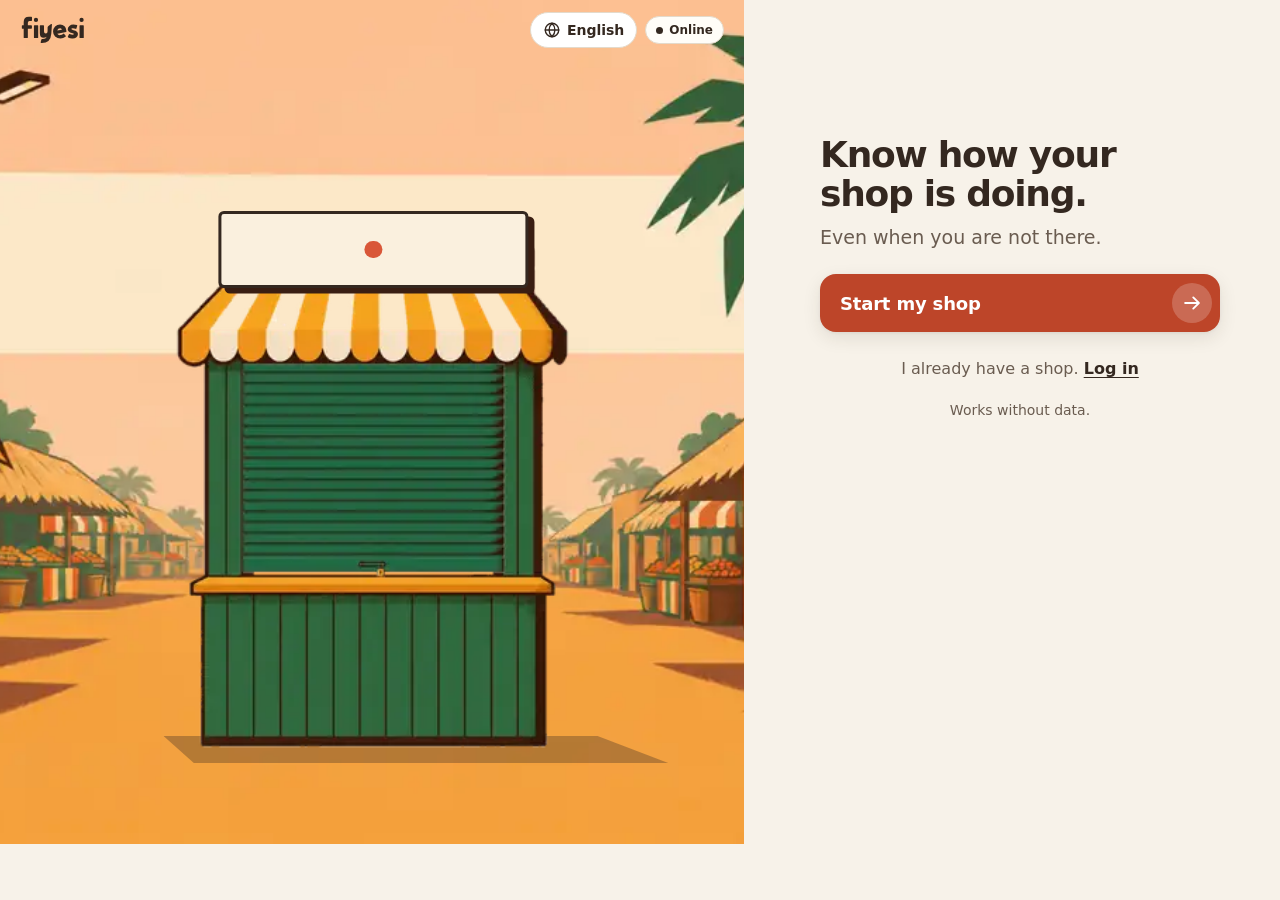
==== index.html @ d602239d "alpha.fiyesi.com: React app on Fiyesi Alpha, and the show shop at /prototype (built from fiyesi reac" ====
<!doctype html>
<html lang="en">
<head>
<meta charset="utf-8">
<meta name="viewport" content="width=device-width, initial-scale=1, viewport-fit=cover, interactive-widget=resizes-content">
<meta name="theme-color" content="#FAF0DE">
<title>Fiyesi</title>
<meta name="description" content="Know how your shop is doing.">
<link rel="manifest" href="./manifest.webmanifest">
<link rel="icon" href="./ui/favicon-32.png" sizes="32x32">
<link rel="apple-touch-icon" href="./ui/apple-touch-icon.png">
<link rel="stylesheet" href="./fiyesi.css">
<!-- Shared classic scripts, as in the current app: money rules and the icon set. -->
<script src="./packages/domain/core.js"></script>
<script src="./ui/icons.js"></script>
<script>globalThis.FIYESI_NO_BOOT=true</script>
</head>
<body><main class="phone-frame staging-frame" id="root" aria-label="Fiyesi"></main><script type="module" src="./main.js"></script><script>if('serviceWorker' in navigator)addEventListener('load',()=>navigator.serviceWorker.register('./sw.js').catch(()=>{}));</script></body>
</html>
---- fiyesi.css ----
/* tokens.css */
/* GENERATED by scripts/build_tokens.py from app/fiyesi.tokens.json. Do not edit by hand. */
:root {
  --f-palette-paprika: #D95738;
  --f-palette-kola: #342820;
  --f-palette-cream: #FAF0DE;
  --f-palette-yellow: #F3C65A;
  --f-palette-leaf: #4C775B;
  --f-palette-blush: #F6D9D0;
  --f-palette-paprikaDeep: #BD4529;
  --f-semantic-background: #F7F2E9;
  --f-semantic-surface: #FFFFFF;
  --f-semantic-surfaceMuted: #F0EADF;
  --f-semantic-text: #342820;
  --f-semantic-textMuted: #6A5C50;
  --f-semantic-border: #E4DACB;
  --f-semantic-borderStrong: #C9BBA7;
  --f-semantic-action: #342820;
  --f-semantic-actionText: #F7F2E9;
  --f-semantic-accent: #D95738;
  --f-semantic-attentionSurface: #FFF1CE;
  --f-semantic-attentionText: #7A4B00;
  --f-semantic-successText: #2D6A47;
  --f-semantic-successSurface: #E2F0E6;
  --f-semantic-dangerText: #A32F1D;
  --f-semantic-dangerSurface: #FBE5DF;
  --f-semantic-focusRing: #342820;
  --f-semantic-disabled: #D9CEBD;
  --f-semantic-accentStrong: #BD4529;
  --f-semantic-online: #D95738;
  --f-semantic-onlineSurface: #FFFDF8;
  --f-semantic-offlineRoom: #F0EADF;
  --f-space-1: 4px;
  --f-space-2: 8px;
  --f-space-3: 12px;
  --f-space-4: 16px;
  --f-space-5: 20px;
  --f-space-6: 24px;
  --f-space-8: 32px;
  --f-space-10: 40px;
  --f-space-12: 48px;
  --f-radius-sm: 8px;
  --f-radius-md: 12px;
  --f-radius-lg: 16px;
  --f-radius-xl: 24px;
  --f-radius-full: 999px;
  --f-motion-press: 80ms;
  --f-motion-feedback: 150ms;
  --f-motion-sheetEnter: 250ms;
  --f-motion-sheetExit: 200ms;
  --f-motion-celebrate: 350ms;
  --f-motion-frame: 83ms;
  --f-touch-minimum: 48px;
  --f-touch-primary: 56px;
  --f-font-family: 'Plus Jakarta Sans',system-ui,-apple-system,'Segoe UI',Roboto,Arial,sans-serif;
  --f-type-caption: 12px;
  --f-type-small: 14px;
  --f-type-body: 16px;
  --f-type-lead: 18px;
  --f-type-title: 22px;
  --f-type-heading: 28px;
  --f-type-display: 36px;
  --f-type-hero: 48px;
  --f-weight-text: 500;
  --f-weight-label: 700;
  --f-weight-heading: 800;
}


/* tokens.proposed.css */
/* GENERATED by scripts/build_tokens.py from design/tokens.proposed.json. Definitions only; components use var(). */
:root{--f-ok-text:#2D6A47;--f-ok-surface:#E2F0E6;--f-wait-text:#7A4B00;--f-wait-surface:#FFF1CE;--f-owe-text:#A32F1D;--f-owe-surface:#FBE5DF;--f-can-text:#5F5348;--f-can-surface:#EEE8DD;--f-progress-fill:#2D6A47;--f-progress-track:#E2F0E6;--f-reward-surface:#F3C65A}
/* Type: one family, Plus Jakarta Sans, for headlines and text (decision 46 replaces the old display face). Loaded by fonts.css; system fonts are the fallback, so nothing waits on a download. */
:root{--f-font-display:'Plus Jakarta Sans',system-ui,-apple-system,'Segoe UI',Roboto,Arial,sans-serif;--f-font-family:var(--f-font-display)}
/* Counter (decision 61): receipt mono, till display and receipt paper. */
:root{--f-font-mono:'IBM Plex Mono',ui-monospace,'SFMono-Regular',Menlo,Consolas,monospace;--f-counter-till:#2A201A;--f-counter-tillRaised:#3A2E26;--f-counter-tillLine:#4A3B31;--f-counter-tillText:#FAF0DE;--f-counter-tillMuted:#D9C9B0;--f-counter-tillOk:#9FD3B2;--f-counter-tillWait:#F3C65A;--f-counter-tillOwe:#F4A99A;--f-counter-paper:#FFFDF8;--f-counter-paperRule:#E4DACB;--f-counter-rowRule:#EFE7DA;}
/* Motion (decision 123): one glide for the interface, one pop for celebrations. */
:root{--f-ease-out:cubic-bezier(.2,.8,.3,1);--f-ease-pop:cubic-bezier(.3,1.5,.5,1);}
/* Illustration (decision 117): style A colours the palette does not cover. */
:root{--f-illus-skinDeep:#6B4330;--f-illus-skinWarm:#8A5A3C;--f-illus-sack:#E9D6B4;--f-illus-tile:#F3E7D3;--f-illus-personDeep:#5C3A28;--f-illus-personBrown:#7A4E35;--f-illus-personWarm:#A0673F;--f-illus-hair:#2A1F18;--f-illus-v2Paprika:#E8562A;--f-illus-v2Yellow:#F5A623;--f-illus-v2Leaf:#2F6B45;--f-illus-v2Cream:#FBF3E4;--f-illus-v2Kola:#3A1E12;--f-illus-v2Skin:#9A5233;--f-illus-v2SkinDeep:#6E3A22;--f-illus-skyMorning:#FCBF8F;--f-illus-skyDay:#F9ECCE;--f-illus-skyEvening:#471F0D;--f-illus-skyNight:#371809;}
/* Bridge: the existing screens read --type-display and --type-body. */
:root{--type-display:var(--f-font-display);--type-body:var(--f-font-family)}
/* Elevation: soft, warm shadows instead of hard outlines. */
:root{--f-elev-1:0 1px 2px rgba(52,40,32,.06),0 1px 1px rgba(52,40,32,.04);--f-elev-2:0 6px 18px rgba(52,40,32,.10),0 1px 3px rgba(52,40,32,.06);--f-elev-nav:0 -1px 0 rgba(52,40,32,.06),0 -8px 24px rgba(52,40,32,.06);--f-ring:0 0 0 3px rgba(52,40,32,.18)}

/* staging/app.css */
/* Fiyesi app styles: one file. GENERATED ONCE by scripts/merge_style_layers.py from the old stacked layers
   (ui/components.css, welcome/welcome.css, welcome/owner-dashboard.css, staging/style.css, staging/foundation.css, staging/theme.css, staging/counter.css, staging/responsive.css),
   then edited by hand. Load order: tokens.css, tokens.proposed.css, this file, fonts.css.
   Colours, sizes and timing come from tokens (var(--f-...)); do not add hex colours. */
/* ---- from ui/components.css ---- */
/* ---- from welcome/welcome.css ---- */
:root{color-scheme:light;--cream:var(--f-semantic-actionText);--ink:var(--f-semantic-text);--paper:var(--f-semantic-surface);--line:var(--f-semantic-border);--mute:var(--f-semantic-textMuted);--accent:var(--f-semantic-accent);--yellow:var(--f-reward-surface);--green:var(--f-progress-fill)}
*{box-sizing:border-box}
html{scroll-behavior:smooth}
body{color:var(--ink);font-family:system-ui,-apple-system,'Segoe UI',Roboto,Arial,sans-serif}
button,input,select{font:inherit}
button{cursor:pointer}
button:disabled{cursor:not-allowed;opacity:.44}
button:focus-visible,input:focus-visible,select:focus-visible,a:focus-visible{outline:3px solid var(--accent);outline-offset:3px}
.back-reference{color:var(--ink);text-decoration:none;border-bottom:1px solid var(--f-semantic-border);padding-bottom:8px;font-size:13px;font-weight:700}
.review-eyebrow{display:block;margin-top:70px;font-size:12px;font-weight:800;letter-spacing:.12em}
.phone-frame{position:relative;background:var(--cream);border:1px solid var(--f-semantic-border);border-radius:20px;overflow:hidden;width:100%;height:min(796px,calc(100dvh - 75px));min-height:580px;display:flex;flex-direction:column;box-shadow:0 26px 70px rgba(52,40,32,.12)}
.welcome-action:active,.f-main-button:active,.counter-product button:active{transform:scale(.985)}
.steps i{flex:1;height:4px;background:var(--f-semantic-border);border-radius:3px}
.steps i.on{background:var(--ink)}
.f-main-button{width:100%;gap:12px;border:0;border-radius:12px;background:var(--ink);color:var(--paper);font-weight:750;transition:transform .09s ease}
.f-main-button span:last-child{font-size:22px;line-height:1;font-weight:400}
.field-stack{display:flex;flex-direction:column;margin-top:20px}
.field-stack label{font-size:15px;font-weight:740}
.text-field,.phone-field,.price-field{width:100%;background:var(--paper);border:1.5px solid var(--f-semantic-border);border-radius:12px;min-height:62px;color:var(--ink)}
.text-field{padding:0 16px;font-size:17px}
.text-field:focus,.phone-field:focus-within,.price-field:focus-within{border-color:var(--ink);outline:2px solid var(--ink);outline-offset:0}
.price-field{display:flex;align-items:center;gap:10px;padding:0 17px}
.price-field strong{font-size:24px}
.price-field input{background:transparent;border:0;min-height:58px;width:100%;outline:0;font-size:22px;font-weight:750;color:var(--ink)}
.counter-product{display:flex;align-items:center;justify-content:space-between;gap:9px;padding:17px 15px 17px 17px;background:var(--paper);border:1px solid var(--f-semantic-border);border-radius:13px}
.counter-info{flex:1;min-width:0}
.counter-info strong{font-size:17px;letter-spacing:-.025em;font-weight:780;display:block;overflow-wrap:anywhere}
.counter-info span{font-size:13px;color:var(--mute);display:block;margin-top:6px}
.qty-control{display:flex;align-items:center;gap:8px}
.qty-control button{font-size:27px;line-height:1}
.qty-control output{text-align:center;font-variant-numeric:tabular-nums}
.pay-amount{align-items:baseline;justify-content:space-between;padding:20px 23px 15px;border-bottom:1px solid var(--line);flex:none}
.pay-amount span{color:var(--mute);font-size:14px}
.quiet-copy{line-height:1.5;margin:13px 0 8px}
.split-fields{display:flex;flex-direction:column;gap:7px}
.split-fields label:not(.pay-later){font-size:14px;font-weight:740;display:flex;justify-content:space-between}
.split-fields>input{border:1px solid var(--f-semantic-border);border-radius:9px;background:var(--paper);height:48px;padding:0 13px;font-size:17px;width:100%;min-width:0;color:var(--ink)}
.split-balance{display:flex;justify-content:space-between;padding:15px 0 3px;font-size:14px;color:var(--mute);border-top:1px solid var(--line)}
.split-balance strong{font-size:18px;color:var(--ink);font-variant-numeric:tabular-nums}
@keyframes sheet-in{from{transform:translateY(24px)}to{transform:translateY(0)}}
@media(max-width:700px){
.phone-frame{height:100dvh;min-height:0;max-width:none;border:none;border-radius:0;box-shadow:none}
}
@media(max-width:360px){
.pay-amount{padding-left:17px;padding-right:17px}
.qty-control{gap:5px}
}
@media(prefers-reduced-motion:reduce){
*,*:before,*:after{scroll-behavior:auto!important}
}
:root{--type-display:'Cabin','Roboto',system-ui,-apple-system,sans-serif;--type-body:'Roboto','Cabin',system-ui,-apple-system,sans-serif}
body,button,input,select,textarea{font-family:var(--type-body)}
.f-main-button,.welcome-action.filled{border:1.5px solid var(--f-semantic-borderStrong);background:var(--f-semantic-text);color:var(--f-semantic-actionText);box-shadow:0 4px 0 rgba(52,40,32,.22);transition:transform .11s ease,box-shadow .11s ease,background .13s ease}
.f-main-button:not(:disabled):active,.welcome-action.filled:active{transform:translateY(3px);box-shadow:0 1px 0 rgba(52,40,32,.22)}
.f-main-button:disabled{box-shadow:none;background:var(--f-semantic-border);color:var(--f-semantic-textMuted);border-color:var(--f-semantic-border);opacity:1}
.method-card{box-shadow:0 3px 0 rgba(52,40,32,.22);transition:transform .11s ease,box-shadow .11s ease,border-color .13s ease,background .13s ease}
.method-card:active{transform:translateY(2px);box-shadow:0 1px 0 rgba(52,40,32,.22)}
.welcome-action,.f-main-button,.method-card,.business-tile,.catalogue-results button,.review-product{touch-action:manipulation;-webkit-tap-highlight-color:transparent}
.welcome-action.filled b,.f-main-button span:last-child{color:var(--f-reward-surface)}
.f-main-button{min-height:58px;font-size:16px}
.method-card{width:100%;display:flex;border:1.5px solid var(--f-semantic-border);background:var(--f-semantic-surface);color:var(--f-semantic-text);border-radius:13px;min-height:94px;padding:15px}
.method-card span:nth-child(2){flex:1;display:flex;flex-direction:column;gap:6px;min-width:0}
.method-card strong{font-size:16px;line-height:1.2;font-weight:770}
.method-card small{font-size:13px;color:var(--f-semantic-textMuted)}
.method-card b{font-weight:500;font-size:21px}
.search-products{min-height:52px;margin:2px 0 13px}
.counter-items{display:flex;flex-direction:column;gap:10px}
@media(max-width:360px){
.method-card{min-height:81px;padding:12px}
.method-card strong{font-size:15px}
}
@media(prefers-reduced-motion:reduce){
*,*:before,*:after{transition:none!important;animation:none!important}
}
.checkout-choice{display:flex;flex-wrap:wrap;gap:7px}
.checkout-choice button{border:1px solid var(--f-semantic-border);background:var(--f-semantic-surface);color:var(--f-semantic-text);border-radius:9px;padding:0 11px;min-height:41px;font-size:12px;font-weight:700}
.checkout-choice button[aria-pressed="true"]{background:var(--f-semantic-text);color:var(--f-semantic-actionText);border-color:var(--f-semantic-borderStrong)}
@keyframes fiyesi-ticket{0%{opacity:0;transform:translateY(11px) rotate(-3deg) scale(.94)}70%{opacity:1;transform:translateY(-1px) rotate(-4deg) scale(1.02)}100%{opacity:1;transform:translateY(0) rotate(-4deg) scale(1)}}
/* ---- from welcome/owner-dashboard.css ---- */
.owner-screen{height:100%;min-height:0;display:flex;flex-direction:column;background:var(--f-semantic-background);color:var(--f-semantic-text);isolation:isolate}
.owner-top{flex:none;display:flex;align-items:center;justify-content:space-between}
.owner-top-action{border:1px solid var(--f-semantic-border);border-radius:10px;width:38px;height:38px;display:grid;place-items:center;background:var(--f-semantic-surface);color:var(--f-semantic-text);flex:none}
.owner-headline{flex:none}
.owner-headline h1{letter-spacing:-.045em;line-height:1.12;font-weight:830;margin:0;overflow-wrap:anywhere}
.owner-headline p{font-size:13px;color:var(--f-semantic-textMuted);line-height:1.45;margin:8px 0 0}
.owner-scroll{overflow:auto;overflow-x:hidden;flex:1;min-height:0;overscroll-behavior:contain;scrollbar-width:thin}
.owner-stat{background:var(--f-semantic-surface);border:1px solid var(--f-semantic-border);border-radius:12px;padding:14px 12px;min-width:0;min-height:121px;display:flex;flex-direction:column}
.owner-stat-label{color:var(--f-semantic-textMuted);min-height:18px}
.owner-stat strong{font-size:18px;letter-spacing:-.035em;line-height:1.22;margin:7px 0 5px;overflow-wrap:anywhere}
.owner-stat small{font-size:11px;color:var(--f-semantic-textMuted);line-height:1.35;margin-top:auto}
.owner-section{margin:23px 0 0}
.owner-section-title{display:flex;justify-content:space-between;gap:10px;align-items:flex-start;margin-bottom:13px}
.owner-section-title h2,.owner-section>h2{margin:0;font-size:19px;letter-spacing:-.03em;line-height:1.25}
.owner-section-title p{font-size:12px;color:var(--f-semantic-textMuted);margin:5px 0 0}
.owner-empty{padding:22px 18px;display:flex;align-items:center;flex-direction:column;text-align:center;gap:7px;color:var(--f-semantic-textMuted)}
.owner-empty strong{font-size:14px;color:var(--f-semantic-text)}
.owner-empty span{font-size:12px;line-height:1.5;max-width:260px}
.owner-demo-notice{margin-top:23px;font-size:11px;line-height:1.45;color:var(--f-semantic-textMuted);text-align:center;padding:7px 9px}
.owner-bottom-nav{flex:none;display:grid;grid-template-columns:repeat(5,minmax(0,1fr));padding:8px 6px max(9px,env(safe-area-inset-bottom))}
.owner-nav-item{border:0;background:transparent;flex-direction:column;justify-content:center;padding:4px 1px;position:relative}
.owner-nav-item span{line-height:1.15}
.owner-nav-item.current:before{content:'';position:absolute;top:-9px;left:calc(50% - 12px);width:24px;height:3px;background:var(--f-semantic-accent);border-radius:0 0 3px 3px}
.owner-surface{padding:21px 19px;border-radius:14px;background:var(--f-semantic-surface);border:1px solid var(--f-semantic-border);box-shadow:0 2px 0 rgba(52,40,32,.22)}
.owner-surface-label{letter-spacing:.1em;font-size:10px;font-weight:850;color:var(--f-semantic-textMuted)}
.owner-surface-big{display:block;font-size:27px;letter-spacing:-.045em;margin:12px 0 6px;line-height:1.2}
.owner-surface p{font-size:13px;color:var(--f-semantic-textMuted);line-height:1.55;margin:0}
.owner-outline{width:100%;display:flex;align-items:center;justify-content:center;gap:11px}
.f-main-button{display:flex;align-items:center;justify-content:center}
.f-main-button .f-action-icon{display:inline-flex;align-items:center;justify-content:center;flex:none;line-height:0}
.f-main-button .f-action-icon svg{display:block;vertical-align:middle}
.owner-screen button:focus-visible{outline:3px solid var(--f-semantic-accent);outline-offset:2px}
@media(max-width:360px){
.owner-stat{min-height:127px;padding:11px 10px}
.owner-stat strong{font-size:16px}
}
@media(max-width:700px){
.owner-scroll{scrollbar-width:none}
.owner-scroll::-webkit-scrollbar{display:none}
}
@media(prefers-reduced-motion:reduce){
.owner-screen *,.owner-screen *:before,.owner-screen *:after{animation:none!important;transition:none!important}
}
.owner-local-sale{display:flex;align-items:center;gap:10px;justify-content:space-between;border:1px solid var(--f-semantic-border);background:var(--f-semantic-surface);border-radius:11px;padding:13px 12px;margin-top:9px;min-width:0}
.owner-local-sale-info{flex:1;min-width:0}
.owner-local-sale-info strong{font-weight:800;font-size:17px}
.owner-local-sale-info small{display:block;font-size:11px;color:var(--f-semantic-textMuted);margin:4px 0 6px;line-height:1.42;overflow-wrap:anywhere}
.local-policy{line-height:1.5}
.owner-section .owner-outline+.owner-outline{margin-top:10px}
.local-policy{margin:8px 0 12px}
.owner-profile-avatar{color:var(--f-semantic-actionText);flex:none}
.owner-profile-avatar span{display:grid;place-items:center}
.owner-nav-item span{white-space:nowrap;letter-spacing:-.01em}
.owner-section>label:not(.owner-preference){display:block;font-size:13px;font-weight:750;margin:12px 0 7px}
.owner-section>.text-field{min-height:51px}
.owner-section>p{font-size:13px;color:var(--f-semantic-textMuted);line-height:1.55}
@keyframes fiyesi-confirm{from{opacity:.5;transform:translateY(8px) scale(.78)}65%{transform:translateY(-2px) scale(1.045)}to{opacity:1;transform:translateY(0) scale(1)}}
.owner-screen{position:relative}
.owner-scroll{--pad:21px;padding:0 21px 110px;scroll-padding-top:12px}
.owner-top{margin:0;background:transparent;border-bottom:0;min-height:68px}
.owner-top-context{line-height:1.25;color:var(--f-semantic-text);max-width:min(74%,280px);overflow-wrap:anywhere}
.owner-headline{padding:13px 0 13px}
.owner-headline h1{font-size:26px}
@media(max-width:360px){
.owner-scroll{--pad:15px;padding:0 15px 108px}
.owner-top{min-height:64px}
.owner-headline{padding:13px 0}
}
/* ---- from staging/style.css ---- */
body{margin:0;min-height:100dvh;background:var(--f-semantic-background);display:grid;place-items:center}
.staging-frame{width:min(100%,440px);height:100dvh;max-height:none;border:0;border-radius:0;position:relative;overflow:hidden;background:var(--f-semantic-background)}
.staging-entry{padding:40px 24px;overflow:auto;height:100%;box-sizing:border-box}
.staging-entry h1{font-size:32px;line-height:1.12;margin:20px 0 12px}
.staging-entry .field-stack{margin:28px 0 16px}
.staging-entry .quiet-copy{margin:24px 0 14px}
.staging-feedback{min-height:24px;margin:16px 0;color:var(--f-semantic-textMuted);font-size:14px}
.staging-back-row{display:flex;align-items:center;gap:12px}
.staging-back-row h1{margin:0;font-size:24px}
.staging-back{display:grid;place-items:center;color:var(--f-semantic-text);flex-shrink:0}
.staging-frame .owner-home-summary{display:grid;grid-template-columns:1fr 1fr;gap:10px;margin:22px 0}
.staging-frame .field-stack{display:grid;gap:10px}
.staging-frame .f-main-button{display:flex;align-items:center;justify-content:space-between;gap:12px;min-height:52px}
.staging-frame .f-action-icon{display:grid;place-items:center;flex-shrink:0}
.staging-frame button{cursor:pointer;transition:transform 100ms,background-color 100ms}
.staging-frame button:active{transform:translateY(1px) scale(.98)}
.staging-frame button:disabled{cursor:default;opacity:.55}
.staging-frame .owner-scroll{padding-bottom:110px}
.staging-frame input,.staging-frame select{min-width:0;font:inherit}
.staging-frame .checkout-choice{display:flex;gap:8px}
.staging-frame .checkout-choice button[aria-pressed=true]{background:var(--f-semantic-text);color:var(--f-semantic-background)}
@media(prefers-reduced-motion:reduce){
.staging-frame button{transition:none}
.staging-frame button:active{transform:none}
}
@media(min-width:600px){
.staging-frame{height:min(900px,100dvh);box-shadow:0 0 0 1px var(--f-semantic-border)}
}
.staging-frame .checkout-search{display:grid;gap:6px;margin:0 0 14px}
.staging-frame .checkout-search label{font-size:14px;font-weight:750}
.staging-frame .checkout-search .quiet-copy{margin:3px 0 0;font-size:12px}
.staging-frame .checkout-search-control{min-height:50px;display:flex;align-items:center;gap:10px;padding:0 13px;background:var(--f-semantic-surface);border:1.5px solid var(--f-semantic-border);border-radius:12px;color:var(--f-semantic-textMuted);min-width:0}
.staging-frame .checkout-search-control:focus-within{outline:2px solid var(--f-semantic-borderStrong);outline-offset:1px}
.staging-frame .checkout-search-control input{min-width:0;width:100%;height:48px;border:0;outline:0;background:transparent;color:var(--f-semantic-text);font-size:16px}
.staging-frame .checkout-search-control svg{flex-shrink:0}
.staging-frame .checkout-details{margin:24px 0 18px}
.staging-frame .checkout-customer-options{display:flex;flex-direction:column;gap:7px;max-height:204px;overflow-y:auto}
.staging-frame .checkout-customer-row{border:1px solid var(--f-semantic-border);border-radius:11px;background:var(--f-semantic-surface);color:var(--f-semantic-text);min-height:46px;width:100%;display:flex;gap:10px;align-items:center;padding:10px 13px;text-align:left;font-weight:680}
.staging-frame .checkout-customer-row.is-selected{border-color:var(--f-progress-fill)}
.staging-frame .checkout-selected{display:flex;align-items:center;gap:9px;border-radius:10px;border:1px solid var(--f-progress-fill);padding:9px 11px;background:var(--f-ok-surface);min-width:0}
.staging-frame .checkout-selected strong{flex:1;min-width:0;overflow-wrap:anywhere}
.staging-frame .checkout-selected button{min-width:44px;min-height:44px;border:0;background:transparent;color:var(--f-semantic-text)}
.staging-frame .checkout-add-customer{display:flex;align-items:center;justify-content:center;gap:9px;min-height:48px}
.staging-frame .checkout-inline-form{padding:14px;border:1px solid var(--f-semantic-border);border-radius:12px;background:var(--f-semantic-surface)}
.staging-frame .checkout-inline-form h2{font-size:18px;margin:0}
.staging-frame .checkout-dock{flex:none;display:flex;gap:12px;align-items:center;padding:10px 17px;background:var(--f-semantic-background);border-top:1px solid var(--f-semantic-border);box-shadow:0 -3px 10px rgba(52,40,32,.035);z-index:2}
.staging-frame .checkout-dock-total{display:flex;flex-direction:column;gap:3px;min-width:95px}
.staging-frame .checkout-dock-total span{font-size:12px;color:var(--f-semantic-textMuted)}
.staging-frame .checkout-dock-total strong{font-size:19px;letter-spacing:-.045em;font-variant-numeric:tabular-nums}
.staging-frame .checkout-dock .f-main-button{min-width:0;flex:1;min-height:52px;padding:8px 13px;font-size:15px}
@media(max-width:360px){
.staging-frame .checkout-dock{padding:8px 13px;gap:8px}
.staging-frame .checkout-dock-total{min-width:88px}
.staging-frame .checkout-dock-total strong{font-size:17px}
}
.staging-frame .attendant-pay-label{font-size:14px;font-weight:750;margin-bottom:2px}
.staging-frame .attendant-payment-choices{display:grid;grid-template-columns:repeat(3,minmax(0,1fr));gap:7px}
.staging-frame .attendant-payment-choices button{min-height:50px;border-radius:11px;border:1.5px solid var(--f-semantic-border);background:var(--f-semantic-surface);color:var(--f-semantic-text);font-size:15px;font-weight:700;padding:8px 5px}
.staging-frame .attendant-payment-choices button[aria-pressed=true]{background:var(--f-semantic-text);color:var(--f-semantic-actionText);border-color:var(--f-semantic-borderStrong)}
.staging-frame .attendant-payment-choices button:focus-visible{outline:3px solid var(--f-semantic-accent);outline-offset:2px}
.staging-frame .attendant-payment-state{font-size:13px;line-height:1.45;background:var(--f-wait-surface);border-radius:9px;padding:10px 12px;margin:0;color:var(--f-semantic-text)}
.staging-frame .attendant-again{display:flex;gap:8px;align-items:center;justify-content:center;min-height:48px;margin:12px 0 6px}
.staging-frame .attendant-sync-confirm{padding:10px 12px;border-radius:10px;background:var(--f-ok-surface);color:var(--f-ok-text);font-size:14px;font-weight:700;margin:14px 0}
/* ---- from staging/foundation.css ---- */
.f-chip{display:inline-flex;align-items:center;gap:6px;margin-top:6px;padding:6px 11px 6px 9px;border-radius:var(--f-radius-full);font-size:14px;font-weight:700;width:fit-content}
.f-chip svg{flex:none}
.f-chip.ok{background:var(--f-ok-surface);color:var(--f-ok-text)}
.f-chip.wait{background:var(--f-wait-surface);color:var(--f-wait-text)}
.f-chip.owe{background:var(--f-owe-surface);color:var(--f-owe-text)}
.f-chip.can{background:var(--f-can-surface);color:var(--f-can-text)}
.owner-stat-label{text-transform:none;letter-spacing:0;font-size:13px;font-weight:700}
.owner-local-sale-info>strong,.owner-local-sale-info>span:not(.f-chip){display:block}
.owner-bottom-nav .owner-nav-sell{overflow:visible}
.owner-nav-sell svg{box-sizing:border-box}
.f-lead{margin:4px 0 16px}
.f-headline{font-size:22px;line-height:1.25;margin:4px 0 12px;letter-spacing:-.02em}
.f-progress{height:12px;border-radius:var(--f-radius-full);background:var(--f-progress-track);overflow:hidden}
.f-progress i{display:block;height:100%;background:var(--f-progress-fill);border-radius:var(--f-radius-full);transition:width .4s}
.f-progress-label{font-size:14px;margin:6px 0 10px}
.f-next{display:flex;align-items:center;justify-content:space-between;gap:10px;background:var(--f-reward-surface);border-radius:var(--f-radius-lg);padding:12px 14px}
.f-next strong{display:block}
.f-next span{font-size:14px}
.f-next-go{flex:none;min-height:var(--f-touch-minimum);padding:0 16px;border:0;border-radius:var(--f-radius-md);background:var(--f-semantic-action);color:var(--f-palette-cream);font:inherit;font-weight:750}
.f-profit-link{margin-top:10px}
.f-gate{padding:28px 20px;display:flex;flex-direction:column;gap:14px;min-height:100%}
.f-gate h1{font-size:27px;line-height:1.1;margin:28px 0 0;letter-spacing:-.03em}
.f-gate p{margin:0;line-height:1.5}
@media(prefers-reduced-motion:reduce){
.f-progress i{transition:none}
}
.owner-screen h1,.owner-screen h2,.staging-entry h1,.f-gate h1,.f-headline,.owner-stat strong{font-family:var(--f-font-display);font-weight:800;letter-spacing:0}
.owner-stat strong,.f-headline{font-variant-numeric:tabular-nums}
.f-gate .g-top{display:flex;justify-content:space-between;align-items:center;margin-bottom:12px}
.f-gate .g-grow{flex:1}
.f-gate form,form.f-gate{display:flex}
.f-gate .g-row{display:flex;gap:8px}
.g-cc{display:flex;align-items:center;padding:0 14px;min-height:56px;border:2px solid var(--f-semantic-text);border-radius:14px;background:var(--f-semantic-surface);font-weight:700}
.g-row .text-field,.g-code{min-height:56px;font-size:20px;font-weight:600}
.g-code{letter-spacing:.5em;text-align:center;font-family:var(--f-font-display)}
.f-gate [aria-invalid=true]{border:3px solid var(--f-semantic-dangerText)}
.g-help{font-size:14px;color:var(--f-semantic-textMuted)}
.g-err{display:flex;gap:8px;align-items:flex-start;color:var(--f-semantic-dangerText);font-weight:600;font-size:14.5px;line-height:1.35}
.g-err b{flex:none;width:20px;height:20px;border-radius:50%;background:var(--f-semantic-dangerText);color:var(--f-semantic-background);text-align:center;line-height:20px;font-size:13px}
.g-spin{display:inline-block;width:18px;height:18px;border:3px solid currentColor;border-top-color:transparent;border-radius:50%;animation:g-sp .8s linear infinite;vertical-align:-4px;margin-right:8px}
@keyframes g-sp{to{transform:rotate(360deg)}}
@media(prefers-reduced-motion:reduce){
.g-spin{animation:none}
}
.g-lang{display:flex;flex-direction:column;gap:6px;margin-top:14px}
.g-lang select{min-height:48px;font-size:16px}
.cash-given{min-height:56px;font-size:22px;font-weight:700}
.cash-change{margin-top:12px;border:2px solid var(--f-semantic-text)}
.cash-change small{display:block;font-size:13px;font-weight:700;text-transform:uppercase;letter-spacing:.04em}
.cash-change strong{line-height:1.1;font-weight:800}
.quick-items{margin:4px 0 6px}
.quick-grid{display:grid;grid-template-columns:1fr 1fr;gap:8px}
.quick-tile{position:relative;min-height:72px;padding:10px 12px;border:2px solid var(--f-semantic-text);border-radius:14px;background:var(--f-semantic-surface);color:var(--f-semantic-text);text-align:left;display:flex;flex-direction:column;justify-content:center;gap:2px;font-family:inherit;cursor:pointer}
.quick-tile b{font-size:15px;line-height:1.15;font-weight:700}
.quick-tile span{font-size:13px;color:var(--f-semantic-textMuted)}
.quick-tile.on{background:var(--f-palette-yellow)}
.quick-tile.on span{color:var(--f-semantic-text)}
.quick-tile em{position:absolute;top:-8px;right:-6px;min-width:26px;height:26px;padding:0 6px;border-radius:13px;background:var(--f-semantic-text);color:var(--f-semantic-background);font:800 14px/26px inherit;font-family:inherit;font-style:normal;text-align:center}
.quick-tile:focus-visible{outline:3px solid var(--f-semantic-focusRing);outline-offset:2px}
.staging-frame .attendant-payment-choices.is-four{grid-template-columns:repeat(4,minmax(0,1fr))}
.outcome-scrim{position:absolute;inset:0;background:rgba(52,40,32,.45);z-index:20}
.outcome-sheet{position:absolute;left:0;right:0;bottom:0;z-index:21;max-height:90%;overflow:auto;padding:20px 18px calc(20px + env(safe-area-inset-bottom,0px));background:var(--f-semantic-surface);color:var(--f-semantic-text);border-top:3px solid var(--f-semantic-text);border-radius:26px 26px 0 0;display:flex;flex-direction:column;gap:8px}
.outcome-sheet h2{margin:0;font-size:24px;line-height:1.05}
.outcome-sheet p{margin:0}
.outcome-tick{width:44px;height:44px;border-radius:50%;display:grid;place-items:center;background:var(--f-semantic-successText);color:var(--f-semantic-background)}
.outcome-tick.wait{background:var(--f-palette-yellow);color:var(--f-semantic-text)}
.outcome-sheet .f-main-button,.outcome-sheet .owner-outline{width:100%;margin-top:6px}
@media(prefers-reduced-motion:no-preference){
.outcome-sheet{animation:outcome-up var(--f-motion-sheetEnter) var(--f-ease-out)}
@keyframes outcome-up{from{transform:translateY(32px);opacity:0}}
}
.outcome-sheet{text-align:left}
.outcome-sheet h2{text-align:left}
.outcome-sheet #outcome-title{text-align:left;margin:0}
.collect-owing-summary{margin:12px 0 4px;padding:12px 14px;border:2px solid var(--f-semantic-text);border-radius:16px;background:var(--f-semantic-surface)}
.collect-owing-summary small{display:block;font-size:13px;font-weight:700;text-transform:uppercase;letter-spacing:.04em;color:var(--f-semantic-textMuted)}
.collect-owing-summary strong{font-size:30px;line-height:1.1;font-weight:800}
.staging-frame .attendant-payment-choices.is-5{grid-template-columns:repeat(5,minmax(0,1fr))}
.attendant-payment-choices.is-5 button{font-size:13px;padding-inline:4px}
.split-editor{margin:6px 0}
.split-row label{display:block;font-weight:600;margin:8px 0 4px}
.split-row-inputs{display:flex;gap:8px}
.split-row-inputs .text-field{flex:1;min-height:52px;font-size:20px;font-weight:700}
.split-remove{width:52px;min-height:52px;padding:0}
.split-add{display:flex;gap:8px;margin:10px 0}
.split-add .owner-outline{flex:1;min-height:48px}
.split-sum{margin:10px 0;font-size:15px}
.split-sum div{display:flex;justify-content:space-between;padding:3px 0}
.split-sum .split-total{border-top:2px solid var(--f-semantic-text);margin-top:4px;padding-top:6px;font-weight:800}
.split-rows{display:grid;gap:8px;margin:12px 0}
.split-line{display:grid;grid-template-columns:1fr auto;gap:6px 10px;align-items:center;padding:12px 14px;border:2px solid var(--f-semantic-text);border-radius:14px;background:var(--f-semantic-surface)}
.split-line small{display:block;color:var(--f-semantic-textMuted);font-size:13px}
.split-line.is-waiting{background:var(--f-wait-surface)}
.split-line.owing-line{background:var(--f-semantic-dangerSurface)}
.split-line b{font-size:18px}
.split-actions{grid-column:1/-1;display:grid;grid-template-columns:1fr 1fr;gap:8px}
.split-actions .f-main-button,.split-actions .owner-outline{min-height:48px;margin:0}
.resolve-option{display:block;width:100%;text-align:left;padding:12px;border:2px solid var(--f-semantic-text);border-radius:14px;background:var(--f-semantic-surface);color:var(--f-semantic-text);font-family:inherit;cursor:pointer}
.resolve-option b{display:block}
.resolve-option small{color:var(--f-semantic-textMuted)}
.resolve-option.on{background:var(--f-palette-yellow)}
.resolve-option:disabled{opacity:.55;cursor:not-allowed}
.stock-chips{display:flex;flex-wrap:wrap;gap:8px;margin:10px 0}
.stock-chip{font-family:inherit;display:inline-flex;align-items:center;gap:6px;cursor:pointer}
.stock-chip em{opacity:.75}
.stock-chip[aria-pressed=true]{background:var(--f-semantic-text);color:var(--f-semantic-background)}
.product-go{opacity:.6}
.stock-badge{font-size:12px;font-weight:700;padding:3px 9px;border-radius:12px;border:1.5px solid var(--f-semantic-text);background:var(--f-wait-surface);color:var(--f-wait-text);white-space:nowrap}
.stock-badge.is-out{background:var(--f-semantic-dangerSurface);color:var(--f-semantic-dangerText)}
.stock-badge.is-uncounted{background:var(--f-semantic-surface)}
.product-actions{display:grid;gap:8px;margin-bottom:8px}
.reason-chips{display:flex;flex-wrap:wrap;gap:8px;margin:6px 0 10px}
.reason-chip{position:relative}
.reason-chip input{position:absolute;opacity:0}
.reason-chip span{display:inline-flex;align-items:center;min-height:44px;padding:0 14px;border:2px solid var(--f-semantic-text);border-radius:22px;background:var(--f-semantic-surface);font-weight:600;font-size:14px;cursor:pointer}
.reason-chip input:checked+span{background:var(--f-palette-yellow)}
.reason-chip input:focus-visible+span{outline:3px solid var(--f-semantic-focusRing);outline-offset:2px}
.ways{display:grid;gap:10px}
.way{display:block;width:100%;text-align:left;padding:14px 16px;border:2px solid var(--f-semantic-text);border-radius:16px;background:var(--f-semantic-surface);color:var(--f-semantic-text);font-family:inherit;cursor:pointer}
.way b{display:block;font-size:17px}
.way small{color:var(--f-semantic-textMuted);font-size:14px}
.cloud-badge{margin-left:6px;vertical-align:2px}
.paste-box{min-height:150px;font-size:16px;line-height:1.4;resize:vertical}
.paste-table{display:grid;gap:6px;margin:10px 0}
.paste-row{display:flex;justify-content:space-between;gap:10px;padding:8px 12px;border:1.5px solid var(--f-semantic-border);border-radius:12px;background:var(--f-semantic-surface)}
.paste-row small{display:block;color:var(--f-semantic-textMuted);font-size:13px}
.paste-row.is-bad{border-color:var(--f-semantic-dangerText);background:var(--f-semantic-dangerSurface)}
.paste-row.is-bad small{color:var(--f-semantic-dangerText);font-weight:600}
.starter-row{display:flex;align-items:center;gap:10px;padding:6px 0;border-bottom:1px solid var(--f-semantic-border)}
.starter-pick{flex:1;display:flex;align-items:center;gap:10px;min-height:48px;font-weight:600}
.starter-pick input{width:24px;height:24px}
.starter-price{width:120px;min-height:48px}
.note-card{border:2px solid var(--f-semantic-text);background:var(--f-wait-surface)}
.note-card p{margin:6px 0 0}
.owner-headline+.f-main-button{margin-bottom:16px}
.chip-row{flex-wrap:nowrap;overflow-x:auto;margin:10px -16px 4px;padding:0 16px 4px;scrollbar-width:none}
.chip-row::-webkit-scrollbar{display:none}
.chip-row .stock-chip{flex:none;min-height:40px;white-space:nowrap}
.day-head{display:flex;justify-content:space-between;align-items:baseline;font-size:14px;font-weight:700;color:var(--f-semantic-textMuted)}
.day-head span:first-child{color:var(--f-semantic-text);font-size:16px}
.srow{display:grid;grid-template-columns:44px minmax(0,1fr) auto;column-gap:12px;row-gap:2px;align-items:center;width:100%;margin:0 0 8px;text-align:left;font:inherit;color:inherit;border:1.5px solid var(--f-semantic-border);background:var(--f-semantic-surface);min-height:76px}
button.srow{cursor:pointer}
.srow-tile{grid-row:1/4;width:44px;height:44px;display:grid;place-items:center;align-self:start}
.srow-tile.ok,.avatar.ok{background:var(--f-ok-surface);color:var(--f-ok-text)}
.srow-tile.wait,.avatar.wait{background:var(--f-wait-surface);color:var(--f-wait-text)}
.srow-tile.owe,.avatar.owe{background:var(--f-owe-surface);color:var(--f-owe-text)}
.srow-tile.can{background:var(--f-can-surface);color:var(--f-can-text)}
.srow-name{font-weight:700;font-size:16px;line-height:1.3;overflow:hidden;text-overflow:ellipsis}
.srow-name.dim{color:var(--f-semantic-textMuted);font-weight:600}
.srow-amt{font-size:19px;font-variant-numeric:tabular-nums;text-align:right;white-space:nowrap}
.srow-items{grid-column:2/4;font-size:14px;color:var(--f-semantic-textMuted);overflow:hidden;text-overflow:ellipsis;white-space:nowrap}
.srow-meta{grid-column:2/4;font-size:13px;font-weight:700}
.srow-meta.ok{color:var(--f-ok-text)}
.srow-meta.wait{color:var(--f-wait-text)}
.srow-meta.owe{color:var(--f-owe-text)}
.srow-meta.can{color:var(--f-can-text)}
.srow-meta .dim{color:var(--f-semantic-textMuted);font-weight:500}
.sale-hero{display:grid;gap:10px;justify-items:start;margin:4px 0 16px}
.hero-amt{font-family:var(--f-font-display);font-weight:900;font-variant-numeric:tabular-nums}
.hero-meta{display:grid;gap:4px;font-size:14px;color:var(--f-semantic-textMuted)}
.hero-meta span{display:flex;align-items:center;gap:8px}
.receipt{border:1.5px solid var(--f-semantic-border);border-radius:14px;background:var(--f-semantic-surface);padding:4px 14px}
.receipt-row{display:grid;grid-template-columns:32px minmax(0,1fr) auto;gap:12px;align-items:center;padding:12px 0;border-bottom:1px dashed var(--f-semantic-border)}
.qty{display:grid;place-items:center;width:32px;height:32px;border-radius:10px;background:var(--f-semantic-border);font-weight:800;font-size:14px}
.rname{font-weight:600;line-height:1.3}
.rname small{display:block;color:var(--f-semantic-textMuted);font-weight:500;font-size:13px}
.receipt-row b,.receipt-total b{font-variant-numeric:tabular-nums}
.receipt-total{display:flex;justify-content:space-between;padding:14px 0 12px;font-size:19px;font-weight:800}
.rail{list-style:none;margin:0 0 16px;padding:0 0 0 24px;position:relative}
.rail::before{content:"";position:absolute;top:8px;bottom:14px;width:2px;background:var(--f-semantic-border)}
.rail-item{position:relative;padding:0 0 18px}
.rail-item::before{content:"";position:absolute;top:3px;width:16px;height:16px;border-radius:50%;background:var(--f-semantic-surface);border:3px solid var(--f-semantic-textMuted)}
.rail-item.is-ok::before{border-color:var(--f-ok-text);background:var(--f-ok-surface)}
.rail-item.is-wait::before{border-color:var(--f-wait-text);background:var(--f-wait-surface)}
.rail-item.is-owe::before{border-color:var(--f-owe-text);background:var(--f-owe-surface)}
.rail-item.is-bad::before{border-color:var(--f-can-text);background:var(--f-can-surface)}
.rail-item strong{display:block;line-height:1.3}
.rail-item small{display:block;color:var(--f-semantic-textMuted);font-size:13px;margin-top:2px}
.avatar{display:inline-grid;place-items:center;width:40px;height:40px;border-radius:50%;font-weight:800;font-size:14px;flex:none}
.avatar.big{width:64px;height:64px;font-size:22px}
.hero-meta .avatar{display:inline-grid;place-items:center;width:32px;height:32px;font-size:12px;letter-spacing:-.02em}
.crow{display:flex;align-items:center;gap:12px;width:100%;margin:0 0 8px;padding:12px 14px;text-align:left;font:inherit;color:inherit;border:1.5px solid var(--f-semantic-border);border-radius:14px;background:var(--f-semantic-surface);min-height:68px;cursor:pointer}
.crow-main{flex:1;min-width:0;display:grid;gap:2px}
.crow-main strong{font-size:16px;overflow:hidden;text-overflow:ellipsis;white-space:nowrap}
.crow-main small{font-size:13px;color:var(--f-semantic-textMuted)}
.crow-amt{font-weight:800;font-size:17px;color:var(--f-owe-text);font-variant-numeric:tabular-nums;white-space:nowrap}
.owe-banner{display:grid;gap:2px;margin:12px 0 4px;padding:14px 16px;border-radius:16px;background:var(--f-owe-surface);color:var(--f-owe-text)}
.owe-banner strong{font-family:var(--f-font-display);font-size:30px;font-weight:900;font-variant-numeric:tabular-nums}
.owe-banner small,.owe-banner span{font-size:14px;font-weight:600}
.cust-hero{display:flex;align-items:center;gap:14px;margin:4px 0 14px}
.cust-hero>div{display:grid;gap:2px}
.cust-name{font-family:var(--f-font-display);font-size:26px;font-weight:900;line-height:1.1}
.cust-hero small{color:var(--f-semantic-textMuted);font-size:14px}
.bal-card{display:grid;gap:8px;padding:16px;border-radius:16px;margin-bottom:12px}
.bal-card.owe{background:var(--f-owe-surface);color:var(--f-owe-text)}
.bal-card.ok{background:var(--f-ok-surface);color:var(--f-ok-text)}
.bal-card strong{font-family:var(--f-font-display);font-size:34px;font-weight:900;font-variant-numeric:tabular-nums;line-height:1.1}
.bal-card small{font-size:14px;font-weight:600}
.bal-card .f-main-button{margin-top:6px}
.owner-screen,.owner-scroll,.owner-section{min-width:0;max-width:100%}
.chip-row{min-width:0;max-width:calc(100% + 32px)}
.srow,.crow{box-sizing:border-box;max-width:100%}
.srow-tile.num{font-size:19px;font-weight:800;font-variant-numeric:tabular-nums}
.srow-tile.mute,.avatar.mute{background:var(--f-semantic-border);color:var(--f-semantic-textMuted)}
.srow-tile.sm{width:36px;height:36px;border-radius:10px}
.sec-head{display:flex;justify-content:space-between;align-items:center;min-height:32px}
.sec-head h2{margin:0;font-size:19px}
.link-btn{min-height:44px;padding:0 4px;border:0;background:none;font:inherit;font-weight:700;color:var(--f-semantic-text);text-decoration:underline;text-underline-offset:3px;cursor:pointer}
.book{margin:0 0 4px}
.book .f-progress{margin:0 0 8px}
.book p{margin:0;font-size:14px;color:var(--f-semantic-textMuted)}
.prod-hero{display:grid;gap:4px;justify-items:start;margin:2px 0 16px}
.prod-hero small{color:var(--f-semantic-textMuted);font-size:14px}
.prod-hero .f-chip{margin-top:8px}
.fig-grid{display:grid;grid-template-columns:1fr 1fr;gap:10px;margin-bottom:10px}
.fig{display:grid;gap:2px;padding:14px;border:1.5px solid var(--f-semantic-border);border-radius:16px;background:var(--f-semantic-surface)}
.fig small{font-size:13px;color:var(--f-semantic-textMuted);font-weight:600}
.fig strong{font-family:var(--f-font-display);font-size:30px;font-weight:900;font-variant-numeric:tabular-nums;line-height:1.1}
.cost-card{display:grid;grid-template-columns:1fr 1fr;gap:10px;padding:14px;border-radius:16px;background:var(--f-ok-surface);color:var(--f-ok-text);margin-bottom:10px}
.cost-card small{display:block;font-size:13px;font-weight:600}
.cost-card strong{font-size:22px;font-weight:800;font-variant-numeric:tabular-nums}
.margin-bar{grid-column:1/3;height:8px;border-radius:8px;background:var(--f-semantic-surface);overflow:hidden}
.margin-bar i{display:block;height:100%;background:var(--f-ok-text);border-radius:8px}
.note-card{display:grid;grid-template-columns:44px minmax(0,1fr);gap:4px 12px;padding:14px;border-radius:16px;margin-bottom:10px}
.note-card.wait{background:var(--f-wait-surface)}
.note-card>div{display:grid;gap:2px}
.note-card span:not(.srow-tile){font-size:14px;color:var(--f-semantic-textMuted)}
.note-card .owner-outline{grid-column:1/3;margin-top:8px;background:var(--f-semantic-surface)}
.note-card .srow-tile{background:var(--f-semantic-surface)}
.hint-line{display:flex;margin:0 2px 14px;font-size:14px;color:var(--f-semantic-textMuted)}
.btn-pair{display:grid;grid-template-columns:1fr 1fr;gap:8px}
.arow-list{display:grid}
.arow{display:grid;grid-template-columns:36px minmax(0,1fr) auto;gap:12px;align-items:center;padding:12px 2px;border-bottom:1px solid var(--f-semantic-border)}
.arow strong{display:block;font-size:15px}
.arow small{display:block;font-size:13px;color:var(--f-semantic-textMuted)}
.arow-n{text-align:right}
.arow-n b{font-size:18px;font-variant-numeric:tabular-nums}
.arow-n b.up{color:var(--f-ok-text)}
.arow-n b.down{color:var(--f-semantic-text)}
.srow-name{white-space:normal;display:-webkit-box;-webkit-line-clamp:2;-webkit-box-orient:vertical}
.head-row{display:flex;justify-content:space-between;align-items:center;gap:12px;margin:8px 0 4px}
.head-row h1{margin:0}
.pill-btn{display:inline-flex;align-items:center;gap:6px;min-height:44px;padding:0 16px 0 12px;border:0;border-radius:999px;font:inherit;font-size:15px;cursor:pointer;flex:none}
.srow[data-home-go] .srow-items{white-space:normal}
.tag-row{display:flex;flex-wrap:wrap;gap:8px}
.tag-row .f-chip{margin-top:0}
.f-chip.mute{background:var(--f-semantic-border);color:var(--f-semantic-text)}
.mini-tag{display:inline-flex;align-items:center;gap:4px;margin-left:8px;padding:2px 8px;border-radius:999px;font-size:12px;vertical-align:middle}
.mini-tag.wait{background:var(--f-wait-surface);color:var(--f-wait-text)}
.mini-tag.mute{background:var(--f-semantic-border);color:var(--f-semantic-text)}
.mini-sale{display:grid;gap:2px;padding:12px 14px;border:1.5px solid var(--f-semantic-border);border-radius:14px;background:var(--f-semantic-surface);margin-bottom:4px}
.mini-sale strong{font-size:22px;font-variant-numeric:tabular-nums}
.mini-sale span{font-size:14px;color:var(--f-semantic-textMuted)}
.step-list{display:grid;gap:8px}
.step-row{display:flex;justify-content:space-between;align-items:center;gap:12px;padding:12px 14px;border:1.5px solid var(--f-semantic-border);border-radius:14px;background:var(--f-semantic-surface)}
.step-name{min-width:0;display:grid;gap:2px}
.step-name strong{font-size:16px}
.step-name small{font-size:13px;color:var(--f-semantic-textMuted)}
.stepper{display:flex;align-items:center;gap:6px;flex:none}
.stepper button{width:44px;height:44px;border-radius:12px;display:grid;place-items:center;cursor:pointer}
.stepper button:disabled{cursor:default}
.stepper b{min-width:28px;text-align:center;font-size:20px;font-variant-numeric:tabular-nums}
.choice-group{display:grid;gap:8px}
.choice{display:flex;gap:12px;align-items:flex-start;width:100%;text-align:left;padding:14px;border:1.5px solid var(--f-semantic-border);border-radius:14px;background:var(--f-semantic-surface);font:inherit;color:inherit;cursor:pointer;min-height:64px}
.choice.on{border-color:var(--f-semantic-text);box-shadow:inset 0 0 0 1px var(--f-semantic-text);background:var(--f-ok-surface)}
.choice-dot{flex:none;width:24px;height:24px;margin-top:2px;border-radius:50%;border:2px solid var(--f-semantic-textMuted);display:grid;place-items:center}
.choice.on .choice-dot{background:var(--f-semantic-text);border-color:var(--f-semantic-text);color:var(--f-semantic-surface)}
.choice-main{display:grid;gap:2px}
.choice-main strong{display:flex;align-items:center;gap:6px;font-size:16px}
.choice-main small{font-size:13px;color:var(--f-semantic-textMuted)}
.refund-card{display:grid;gap:4px;padding:16px;border-radius:16px;background:var(--f-ok-surface);color:var(--f-ok-text);margin-bottom:10px}
.refund-card.wait{background:var(--f-wait-surface);color:var(--f-wait-text)}
.refund-card small{font-size:14px;font-weight:600}
.refund-card strong{font-family:var(--f-font-display);font-size:34px;font-weight:900;font-variant-numeric:tabular-nums;line-height:1.1}
.refund-card span{font-size:14px;line-height:1.4}
.req-card{display:grid;grid-template-columns:44px minmax(0,1fr);gap:4px 12px;align-items:start;padding:14px;border-radius:16px;background:var(--f-semantic-surface);border:1.5px solid var(--f-semantic-border);margin:8px 0 4px}
.req-card.wait{background:var(--f-wait-surface);border-color:transparent}
.req-card>div{display:grid;gap:2px}
.req-card small{font-size:13px;color:var(--f-semantic-textMuted)}
.req-card .owner-outline{grid-column:1/3;margin-top:8px;background:var(--f-semantic-surface)}
.req-card .srow-tile{background:var(--f-semantic-surface)}
.note-label{display:block;margin:16px 2px 6px;font-weight:700;font-size:14px}
.note-card.ok{background:var(--f-ok-surface);color:var(--f-ok-text)}
.note-card.ok .srow-tile{background:var(--f-semantic-surface)}
.switch{flex:none;margin-top:2px;border-radius:999px;border:0;position:relative;cursor:pointer;padding:0}
.switch i{position:absolute;top:4px;left:4px;width:24px;height:24px;border-radius:50%;background:var(--f-semantic-surface);transition:transform .18s}
.switch.on i{transform:translateX(24px)}
.chip-radio{position:relative;display:inline-flex}
.chip-radio input{position:absolute;opacity:0;inset:0;margin:0;cursor:pointer}
.chip-radio span{display:inline-flex;align-items:center;min-height:40px;padding:0 14px;border:2px solid var(--f-semantic-text);border-radius:999px;background:var(--f-semantic-surface);font-weight:700;font-size:14px}
.chip-radio input:checked+span{background:var(--f-semantic-text);color:var(--f-semantic-surface)}
.chip-radio input:focus-visible+span{outline:3px solid var(--f-wait-text);outline-offset:2px}
@media (prefers-reduced-motion:reduce){
.switch i{transition:none}
}
.sell-dock{flex-direction:column;align-items:stretch;gap:8px;padding:10px 14px}
.sell-search{width:100%}
.sell-dock .f-main-button{margin:0;justify-content:space-between;gap:10px}
.sell-dock .f-main-button strong{font-variant-numeric:tabular-nums;font-size:17px}
.name-hint:empty{display:none}
.name-hint{margin:-4px 0 4px}
.suggest{display:flex;gap:8px;flex-wrap:wrap}
.suggest .stock-chip{min-height:40px}
.name-warn{display:flex;gap:10px;align-items:center;padding:10px 12px;border-radius:14px;background:var(--f-wait-surface);color:var(--f-wait-text)}
.name-warn.same{background:var(--f-owe-surface);color:var(--f-owe-text)}
.name-warn strong{display:block;font-size:14px}
.name-warn small{display:block;font-size:13px}
.name-warn .srow-tile{background:var(--f-semantic-surface)}
.dup-card{display:flex;justify-content:space-between;align-items:center;gap:10px;padding:14px;border:1.5px solid var(--f-semantic-border);border-radius:14px;background:var(--f-semantic-surface);margin-bottom:8px}
.dup-card strong{display:block}
.dup-card small{display:block;font-size:13px;color:var(--f-semantic-textMuted)}
.mini-tag.owe{background:var(--f-owe-surface);color:var(--f-owe-text)}
.mini-tag.ok{background:var(--f-ok-surface);color:var(--f-ok-text)}
.warn-line{color:var(--f-wait-text)!important;font-weight:600}
.starter-row.have{opacity:.75}
.starter-row.have .starter-pick{display:flex;align-items:center;gap:8px}
.g-offline{margin:10px 0 0;text-align:center;font-size:13px;color:var(--f-semantic-textMuted)}
.cash-owing{margin:8px 0;padding:12px 14px;border-radius:14px;font-weight:600;font-size:15px;line-height:1.4}
.cash-change{display:grid;gap:2px;margin:8px 0;padding:12px 14px;border-radius:14px}
.cash-change strong{font-variant-numeric:tabular-nums}
.refund-card .keep{font-weight:700}
.srow-amt.time{font-size:13px;font-weight:600;color:var(--f-semantic-textMuted)}
.search-dock .sell-search{margin:0}
.steps{list-style:none;display:flex;flex-wrap:wrap;gap:6px 14px;margin:0 0 14px;padding:0;font-size:13px;color:var(--f-semantic-textMuted)}
.steps li{display:inline-flex;align-items:center;gap:5px}
.steps li.done{color:var(--f-ok-text);font-weight:700}
.danger-link{display:inline-flex;align-items:center;justify-content:center;gap:6px;min-height:48px;margin-top:6px;border:0;background:none;font:inherit;font-weight:700;color:var(--f-owe-text);text-decoration:underline;text-underline-offset:3px;cursor:pointer}
.danger-btn{width:100%;min-height:56px;margin:12px 0 8px;border:0;background:var(--f-owe-text);color:var(--f-semantic-surface);font:inherit;font-size:16px;cursor:pointer}
.danger-btn:disabled{opacity:.4;cursor:default}
.what-list{list-style:none;display:grid;gap:10px;margin:0 0 14px;padding:0}
.what-list li{display:grid;grid-template-columns:20px minmax(0,1fr);gap:10px;font-size:15px;line-height:1.4}
.what-list li svg{margin-top:2px}
.owner-profile-avatar{padding:0;overflow:hidden;border-radius:50%;background:none}
.owner-profile-avatar .avatar{width:100%;height:100%;font-size:15px}
.avatar img{width:100%;height:100%;object-fit:cover;border-radius:50%;display:block}
.prof-hero{display:flex;align-items:center;gap:16px;margin:4px 0 6px}
.prof-hero>div{display:grid;gap:4px;min-width:0}
.prof-hero small{color:var(--f-semantic-textMuted);font-size:14px}
.prof-hero .avatar.big{width:84px;height:84px;font-size:28px}
.avatar-pick{position:relative;display:inline-flex;flex:none;cursor:pointer}
.avatar-edit{position:absolute;right:-2px;bottom:-2px;width:30px;height:30px;border-radius:50%;display:grid;place-items:center;background:var(--f-semantic-text);color:var(--f-semantic-surface);border:2px solid var(--f-semantic-surface)}
.prof-hero~.srow .srow-items,.prof-hero~.field-stack .srow-items{white-space:normal}
.price-card{display:grid;grid-template-columns:44px minmax(0,1fr);gap:12px;padding:12px 14px;border:1.5px solid var(--f-semantic-border);border-radius:14px;background:var(--f-semantic-surface);margin-bottom:8px}
.price-card>div{display:grid;gap:2px}
.price-card span:not(.srow-tile){font-size:14px;color:var(--f-semantic-textMuted)}
.price-card small{font-size:13px;color:var(--f-ok-text);font-weight:700}
.staging-back-row .pill-btn{margin-left:auto}
.crow.static{cursor:default}
.crow-main strong .mini-tag{margin-left:6px}
.limit-card{display:grid;gap:8px;padding:14px;border:1.5px solid var(--f-semantic-border);border-radius:16px;background:var(--f-semantic-surface);margin-bottom:10px}
.limit-card>small{font-size:13px;font-weight:600;color:var(--f-semantic-textMuted)}
.limit-card>strong{font-family:var(--f-font-display);font-size:34px;font-weight:900;font-variant-numeric:tabular-nums;line-height:1.1}
.limit-card .stock-chips{margin:0}
.limit-form{display:grid;gap:6px}
.limit-form label{font-size:13px;font-weight:700}
.limit-row{display:flex;gap:8px}
.limit-row .text-field{flex:1;min-width:0}
.limit-row .owner-outline{width:auto;padding:0 18px}
/* ---- from staging/theme.css ---- */
body{font-size:16px;line-height:1.5;-webkit-font-smoothing:antialiased;text-rendering:optimizeLegibility}
.owner-screen h1,.staging-entry h1,.f-gate h1,.f-headline{font-weight:800;letter-spacing:-.03em;line-height:1.12;text-transform:none}
.owner-headline h1,.staging-back-row h1,.head-row h1{font-size:27px}
.owner-screen h2,.sec-head h2{font-size:17px;font-weight:800;letter-spacing:-.015em;text-transform:none;margin:0}
.owner-screen p,.owner-screen small{letter-spacing:0}
.hero-amt,.fig strong,.bal-card strong,.limit-card>strong,.refund-card strong,.owe-banner strong,.cust-name{font-family:var(--f-font-display);font-weight:800;letter-spacing:-.04em;font-variant-numeric:tabular-nums}
.hero-amt{font-size:46px;line-height:1.02}
a{color:var(--f-semantic-text);text-decoration-thickness:1.5px;text-underline-offset:3px}
.srow,.crow,.sell-row,.fig,.price-card,.dup-card,.switch-row,.limit-card,.step-row,.mini-sale,.receipt,.req-card,.log-row,.product-card,.owner-stat,.g-promises li,.name-warn,.owner-local-sale{background:var(--f-semantic-surface);border:1px solid var(--f-semantic-border);border-radius:var(--f-radius-lg);box-shadow:var(--f-elev-1)}
.note-card,.refund-card,.cost-card,.bal-card,.next-card,.owe-banner{border:0;border-radius:var(--f-radius-xl);box-shadow:none}
.owner-empty{border:1px dashed var(--f-semantic-borderStrong);border-radius:var(--f-radius-lg);background:transparent;box-shadow:none}
.sale-hero .f-chip,.f-chip{box-shadow:none}
.staging-frame .f-main-button,.f-main-button{min-height:56px;border:0;border-radius:var(--f-radius-lg);background:var(--f-semantic-action);color:var(--f-semantic-actionText);font-weight:800;font-size:16px;letter-spacing:-.01em;padding:0 8px 0 20px;box-shadow:var(--f-elev-2);transition:transform var(--f-motion-press) ease,box-shadow var(--f-motion-press) ease}
.f-main-button:active{transform:scale(.985);box-shadow:var(--f-elev-1)}
.f-main-button .f-action-icon{width:40px;height:40px;border-radius:var(--f-radius-full);background:rgba(247,242,233,.14);color:var(--f-semantic-actionText)}
.f-main-button[disabled]{background:var(--f-semantic-disabled);color:var(--f-semantic-textMuted);box-shadow:none}
.owner-outline{min-height:52px;margin-top:10px;border:1px solid var(--f-semantic-borderStrong);border-radius:var(--f-radius-lg);background:var(--f-semantic-surface);box-shadow:var(--f-elev-1);font-size:15px;font-weight:700;color:var(--f-semantic-text)}
.owner-outline:active{background:var(--f-semantic-surfaceMuted)}
.pill-btn{background:var(--f-semantic-action);color:var(--f-semantic-actionText);box-shadow:var(--f-elev-1);font-weight:800}
.link-btn,.danger-link{text-decoration:none;font-weight:700}
.danger-btn{border-radius:var(--f-radius-lg);box-shadow:var(--f-elev-1);font-weight:800}
.staging-back{width:44px;height:44px;border:1px solid var(--f-semantic-border);border-radius:var(--f-radius-full);background:var(--f-semantic-surface);box-shadow:var(--f-elev-1)}
button{-webkit-tap-highlight-color:transparent}
:focus-visible{outline:3px solid var(--f-semantic-text);outline-offset:2px}
.stock-chip{min-height:40px;padding:0 14px;border:1px solid var(--f-semantic-border);border-radius:var(--f-radius-full);background:var(--f-semantic-surface);box-shadow:var(--f-elev-1);color:var(--f-semantic-text);font-size:14px;font-weight:700}
.stock-chip em{display:inline-grid;place-items:center;min-width:20px;height:20px;margin-left:6px;padding:0 6px;border-radius:var(--f-radius-full);background:var(--f-semantic-surfaceMuted);color:var(--f-semantic-textMuted);font-style:normal;font-size:12px;font-weight:800}
.stock-chip[aria-pressed="true"],.stock-chip[aria-checked="true"]{background:var(--f-semantic-action);border-color:transparent;color:var(--f-semantic-actionText);box-shadow:none}
.stock-chip[aria-pressed="true"] em{background:rgba(247,242,233,.18);color:var(--f-semantic-actionText)}
.opt{margin-left:8px;padding:2px 8px;border-radius:var(--f-radius-full);background:var(--f-semantic-surfaceMuted);color:var(--f-semantic-textMuted);font-size:11px;font-weight:800;letter-spacing:.01em;vertical-align:middle}
.mini-tag{font-weight:800}
label{font-size:14px;font-weight:700;color:var(--f-semantic-text)}
.text-field,select.text-field,.text-field[type]{min-height:52px;padding:0 14px;border:1px solid var(--f-semantic-borderStrong);border-radius:var(--f-radius-md);background:var(--f-semantic-surface);color:var(--f-semantic-text);font-size:16px;font-weight:600;box-shadow:none}
.text-field::placeholder{color:var(--f-semantic-textMuted);opacity:.7;font-weight:500}
.text-field:focus,.checkout-search-control:focus-within{outline:none;border-color:var(--f-semantic-text);box-shadow:var(--f-ring)}
.field-stack{gap:8px}
.field-stack>label{margin-top:8px}
.checkout-search-control,.staging-frame .checkout-search-control{min-height:50px;border:1px solid var(--f-semantic-borderStrong);border-radius:var(--f-radius-md);background:var(--f-semantic-surfaceMuted);color:var(--f-semantic-textMuted)}
.checkout-search-control input{font-size:16px;font-weight:600;color:var(--f-semantic-text)}
.local-policy{padding:14px;border:1px solid var(--f-semantic-border);border-radius:var(--f-radius-md);background:var(--f-semantic-surface);font-size:14px;font-weight:600}
.hint-line{align-items:flex-start;gap:10px;line-height:1.45}
.hint-line svg{flex:none;margin-top:2px}
.quiet-copy{color:var(--f-semantic-textMuted);font-size:14px}
.sec-head{margin:28px 2px 12px}
.owner-bottom-nav{background:var(--f-semantic-surface);border-top:0;box-shadow:var(--f-elev-nav);padding:8px 8px max(10px,env(safe-area-inset-bottom))}
.owner-nav-item{color:var(--f-semantic-textMuted)}
.owner-nav-item span{font-size:11px;font-weight:700}
.owner-nav-item.current{color:var(--f-semantic-text)}
.owner-nav-item.current:not(.owner-nav-sell)::before{content:"";position:absolute;top:-8px;width:22px;height:3px;border-radius:3px;background:var(--f-semantic-text)}
.owner-nav-sell{overflow:visible}
.owner-nav-sell svg{background:var(--f-semantic-accent);color:var(--f-semantic-surface);transform:none}
.owner-nav-sell span{font-weight:800;color:var(--f-semantic-text)}
.owner-top{padding:6px 0 2px}
.owner-top-context{font-weight:800;letter-spacing:-.02em}
.owner-profile-avatar{width:42px;height:42px;border:0;box-shadow:0 0 0 2px var(--f-semantic-surface),var(--f-elev-1)}
.staging-frame .checkout-dock,.sell-dock{background:var(--f-semantic-surface);border-top:0;box-shadow:var(--f-elev-nav);padding:12px 14px 12px;gap:10px;z-index:2}
.sell-dock{padding-bottom:12px}
.srow{padding:14px;border-radius:var(--f-radius-lg)}
.srow-tile{border-radius:var(--f-radius-md)}
.srow-amt{font-weight:800;letter-spacing:-.02em}
.day-head{margin:22px 2px 10px}
.qty-control button{width:44px;height:44px;border:0;border-radius:var(--f-radius-md);background:var(--f-semantic-action);color:var(--f-semantic-actionText)}
.qty-control button:disabled{background:var(--f-semantic-surfaceMuted);color:var(--f-semantic-textMuted)}
.qty-control output{min-width:30px;font-weight:800;font-size:18px}
.stepper button{border:0;background:var(--f-semantic-action);color:var(--f-semantic-actionText)}
.stepper button:disabled{background:var(--f-semantic-surfaceMuted);color:var(--f-semantic-textMuted);opacity:1}
.switch{width:52px;height:32px;background:var(--f-semantic-borderStrong)}
.switch i{box-shadow:var(--f-elev-1)}
.switch.on{background:var(--f-ok-text)}
.group-title{margin:24px 6px 8px;font-size:13px;font-weight:800;color:var(--f-semantic-textMuted);letter-spacing:.01em}
.group{background:var(--f-semantic-surface);border:1px solid var(--f-semantic-border);border-radius:var(--f-radius-xl);box-shadow:var(--f-elev-1);overflow:hidden;margin-bottom:6px}
.cell{position:relative;display:grid;grid-template-columns:40px minmax(0,1fr) auto;column-gap:14px;row-gap:1px;align-items:center;width:100%;min-height:64px;padding:12px 16px;border:0;background:none;text-align:left;font:inherit;color:inherit}
button.cell{cursor:pointer}
button.cell:active{background:var(--f-semantic-surfaceMuted)}
.cell+.cell::before{content:"";position:absolute;top:0;left:70px;right:0;height:1px;background:var(--f-semantic-border)}
.cell-tile{grid-row:1/3;display:grid;place-items:center;width:40px;height:40px;border-radius:var(--f-radius-md);background:var(--f-semantic-surfaceMuted);color:var(--f-semantic-text)}
.cell-tile.ok{background:var(--f-ok-surface);color:var(--f-ok-text)}
.cell-tile.wait{background:var(--f-wait-surface);color:var(--f-wait-text)}
.cell-tile.owe{background:var(--f-owe-surface);color:var(--f-owe-text)}
.cell-tile.ink{background:var(--f-semantic-action);color:var(--f-semantic-actionText)}
.cell-title{font-weight:700;line-height:1.3;display:flex;align-items:center;gap:8px;flex-wrap:wrap}
.cell-sub{grid-column:2;font-size:13px;line-height:1.4;color:var(--f-semantic-textMuted)}
.cell-end{grid-row:1/3;grid-column:3;display:flex;align-items:center;gap:8px;color:var(--f-semantic-textMuted)}
.cell.static{cursor:default}
.cell .avatar{grid-row:1/3}
.cell-switch{grid-template-columns:minmax(0,1fr) auto}
.cell-switch .cell-title,.cell-switch .cell-sub{grid-column:1}
.cell-switch .switch{grid-row:1/3;grid-column:2}
.disc{background:var(--f-semantic-surface);border:1px solid var(--f-semantic-border);border-radius:var(--f-radius-lg);box-shadow:var(--f-elev-1);margin:6px 0 10px;overflow:hidden}
.disc>summary{list-style:none;display:grid;grid-template-columns:40px minmax(0,1fr) auto;gap:2px 14px;align-items:center;padding:14px 16px;cursor:pointer;min-height:64px}
.disc>summary::-webkit-details-marker{display:none}
.disc .cell-tile{grid-row:1/3}
.disc-chev{grid-row:1/3;grid-column:3;color:var(--f-semantic-textMuted);transition:transform var(--f-motion-feedback) ease}
.disc[open] .disc-chev{transform:rotate(90deg)}
.disc-body{display:grid;gap:10px;padding:2px 16px 16px;border-top:1px solid var(--f-semantic-border)}
.disc-grid{display:grid;grid-template-columns:1fr 1fr;gap:10px}
.disc-grid .wide{grid-column:1/3}
.disc-body label{margin-top:10px;font-size:13px}
.disc-body .text-field{min-height:48px}
.disc-hint{margin:0;font-size:13px;color:var(--f-semantic-textMuted)}
.amount-field{display:flex;align-items:center;gap:6px;padding:0 16px;min-height:72px;border:1px solid var(--f-semantic-borderStrong);border-radius:var(--f-radius-lg);background:var(--f-semantic-surface)}
.amount-field:focus-within{border-color:var(--f-semantic-text);box-shadow:var(--f-ring)}
.amount-field b{font-size:30px;font-weight:800;color:var(--f-semantic-textMuted);letter-spacing:-.03em}
.amount-field input{flex:1;min-width:0;border:0;outline:0;background:transparent;font:inherit;font-size:34px;font-weight:800;letter-spacing:-.04em;font-variant-numeric:tabular-nums;color:var(--f-semantic-text);padding:0}
@media (prefers-reduced-motion:reduce){
.f-main-button,.disc-chev{transition:none}
}
.name-card{display:grid;gap:8px;padding:14px 16px;border:1px solid var(--f-semantic-border);border-radius:var(--f-radius-lg);background:var(--f-semantic-surface);box-shadow:var(--f-elev-1);margin:8px 0}
.inline-row{display:flex;gap:8px;align-items:center}
.inline-row .text-field{flex:1;min-width:0}
.inline-row .owner-outline{width:auto;margin:0;padding:0 18px}
.cell-body{grid-column:1/-1;padding:14px 16px;display:grid;gap:8px}
.cell-body label{font-size:13px;color:var(--f-semantic-textMuted)}
.cell-sub .wait-note{color:var(--f-wait-text);font-weight:800}
.clock-card .clock-wait{color:var(--f-wait-text);font-weight:700}
.cell-sub .on-note{color:var(--f-ok-text);font-weight:800}
.cell-sub .off-note{color:var(--f-semantic-textMuted);font-weight:700}
.group>.cell-switch{align-items:start}
.owe-hero{display:grid;gap:12px;padding:16px;border-radius:var(--f-radius-xl);background:var(--f-owe-surface);color:var(--f-owe-text);margin-bottom:12px}
.owe-hero small{font-size:13px;font-weight:700}
.owe-hero strong{display:block;font-size:38px;font-weight:800;letter-spacing:-.045em;font-variant-numeric:tabular-nums;line-height:1.05}
.owe-meter{display:grid;gap:6px}
.owe-hero .margin-bar{height:8px;background:var(--f-semantic-surface)}
.owe-hero .margin-bar i{background:var(--f-ok-text)}
/* 165: what is waiting to be checked shows striped beside what is paid; history rows that did not land are struck. */
.owe-hero .margin-bar{display:flex}.owe-hero .margin-bar i{border-radius:0}.owe-hero .margin-bar i.wait{background:repeating-linear-gradient(135deg,var(--f-wait-text) 0 4px,var(--f-wait-surface) 4px 8px)}
.owe-wait{display:flex!important;align-items:center;gap:6px;margin-top:4px;color:var(--f-wait-text)}
.col-tiles{margin-bottom:4px}.srow-amt.struck{text-decoration:line-through;opacity:.7}
.srow.is-collection .link-btn,.rail-item .link-btn{grid-column:2/-1;justify-self:start;min-height:44px;padding:0;font-weight:800}
.cash-owing,.cash-change{display:grid;gap:2px;margin:6px 0;padding:14px 16px;border:0;border-radius:var(--f-radius-lg);font-size:15px;line-height:1.4;font-weight:700}
.cash-owing{background:var(--f-wait-surface);color:var(--f-wait-text)}
.cash-change{background:var(--f-ok-surface);color:var(--f-ok-text)}
.cash-change strong{font-size:24px;letter-spacing:-.03em}
.local-policy input[type=checkbox]{width:24px;height:24px;accent-color:var(--f-semantic-text);flex:none}
.cell-title{font-size:15.5px}
.owner-nav-sell.current::before,.owner-nav-sell::before,.owner-nav-sell::after{display:none!important}
.price-card{align-items:center}
.field-stack,.owner-section,.disc-body{grid-template-columns:minmax(0,1fr)}
.field-stack>*,.disc-body>*{min-width:0}
.amount-field,.field-stack input,.field-stack select{max-width:100%}
.local-policy{display:flex;align-items:center;gap:12px}
.disc-grid>div{display:grid;gap:6px;align-content:start}
.disc-grid label{margin-top:0}
.state-card{display:grid;justify-items:start;gap:8px;padding:20px;border-radius:var(--f-radius-xl);background:var(--f-semantic-surface);border:1px solid var(--f-semantic-border);box-shadow:var(--f-elev-1)}
.state-ico{display:grid;place-items:center;width:56px;height:56px;border-radius:var(--f-radius-lg);background:var(--f-semantic-surfaceMuted)}
.state-card strong{font-size:20px;font-weight:800;letter-spacing:-.02em}
.state-card p{margin:0;color:var(--f-semantic-textMuted);line-height:1.5}
.cloud-badge{background:var(--f-semantic-surfaceMuted)}
.avatar.ink{background:var(--f-semantic-action);color:var(--f-palette-cream)}
.avatar.sand{background:var(--f-semantic-surfaceMuted);color:var(--f-semantic-text)}
.mono{font-variant-numeric:tabular-nums;letter-spacing:.04em}
.payto{display:grid;gap:6px;padding:16px;border-radius:var(--f-radius-lg);background:var(--f-semantic-action);color:var(--f-palette-cream);margin:10px 0}
.payto-lab{display:inline-flex;align-items:center;gap:6px;font-size:13px;font-weight:700;opacity:.8}
.payto-num{font-size:28px;font-variant-numeric:tabular-nums}
.payto.compact .payto-num{font-size:22px}
.payto-bank{font-size:14px;opacity:.85}
.payto-acts{display:flex;gap:8px;margin-top:6px}
.payto-btn{display:inline-flex;align-items:center;gap:6px;min-height:44px;padding:0 14px;border:0;border-radius:var(--f-radius-full);background:var(--f-palette-cream);color:var(--f-semantic-action);font:inherit;font-weight:800;font-size:14px}
.payto-btn:active{opacity:.8}
.setup-entry{display:block;padding-top:0;--obx:24px}
.setup{display:grid;gap:14px;align-content:start}
.setup-dots{display:flex;gap:6px}
.setup-dots i{height:6px;flex:1;border-radius:var(--f-radius-full);background:var(--f-semantic-border)}
.setup-dots i.on{background:var(--f-semantic-action)}
.setup h1{font-size:28px;line-height:1.15;letter-spacing:-.03em;margin:0}
.setup-sub{margin:0;color:var(--f-semantic-textMuted);font-size:16px;line-height:1.45}
/* How do you run your shop? (decision 111) */
.style-list{display:flex;flex-direction:column;gap:10px}
.style-card{display:flex;align-items:center;gap:12px;width:100%;text-align:left;padding:14px;border-radius:var(--f-radius-md);border:2px solid var(--f-semantic-border);background:var(--f-semantic-surface);color:var(--f-semantic-text);font:inherit;cursor:pointer}
.style-card.on{border-color:var(--f-semantic-action)}
.style-text{display:flex;flex-direction:column;gap:2px;min-width:0}
.style-text b{font-size:16px}
.style-text small{font-size:14px;line-height:1.35;color:var(--f-semantic-textMuted)}
.text-field.big{min-height:60px;font-size:20px;font-weight:700}
.setup-skip{justify-self:center;min-height:44px}
.stamp-overlay{position:fixed;inset:0;z-index:60;display:grid;place-items:center;pointer-events:none;overflow:hidden}
.stamp-wrap{width:min(78%,300px);color:var(--f-ok-text);transform:rotate(-9deg);animation:stamp-land 1.4s var(--f-ease-out) forwards}
.stamp-wrap.tone-wait{color:var(--f-wait-text)}
.stamp-wrap.tone-owe{color:var(--f-owe-text)}
.stamp-svg{display:block;width:100%;height:auto;opacity:.9}
@keyframes stamp-land{0%{transform:rotate(-9deg) scale(2.2);opacity:0}18%{transform:rotate(-9deg) scale(.94);opacity:1}28%{transform:rotate(-9deg) scale(1.03)}38%{transform:rotate(-9deg) scale(1)}78%{opacity:1}100%{transform:rotate(-9deg) scale(1);opacity:0}}
.sale-hero{position:relative}
.stamp-static{position:absolute;right:0;top:-6px;width:128px;transform:rotate(-9deg);color:var(--f-ok-text);opacity:.85;pointer-events:none}
.toast{position:fixed;left:50%;bottom:112px;transform:translateX(-50%);z-index:70;padding:10px 16px;border-radius:var(--f-radius-full);background:var(--f-semantic-action);color:var(--f-palette-cream);font-size:14px;font-weight:700;animation:toast-in var(--f-motion-sheetEnter) var(--f-ease-out);box-shadow:var(--f-elev-2);max-width:90%;text-align:center}
@keyframes toast-in{from{opacity:0;transform:translate(-50%,8px)}to{opacity:1;transform:translate(-50%,0)}}
@media (prefers-reduced-motion:reduce){
.stamp-wrap{animation:stamp-fade 1.2s forwards}
.toast{animation:none}
@keyframes stamp-fade{0%,80%{opacity:1}100%{opacity:0}}
}
span.switch{display:block}
.receipt-stage{display:grid;place-items:center;padding:6px 0 12px}
.receipt-stage canvas{width:100%;max-width:360px;height:auto;border-radius:var(--f-radius-md);box-shadow:var(--f-elev-2)}
.receipt-skeleton{padding:60px 0;color:var(--f-semantic-textMuted);font-weight:600}
.receipt-acts{display:grid;gap:10px;margin:6px 0 10px}
.scan-stage{position:relative;overflow:hidden;background:var(--f-semantic-action);aspect-ratio:3/4;width:100%;display:grid;place-items:center}
.scan-stage video{position:absolute;inset:0;width:100%;height:100%;object-fit:cover}
.scan-frame{position:relative;width:78%;aspect-ratio:2/1;border:3px solid var(--f-palette-cream);border-radius:var(--f-radius-lg);box-shadow:0 0 0 999px rgba(52,40,32,.45)}
.scan-frame i{position:absolute;left:8px;right:8px;top:50%;height:2px;background:var(--f-palette-paprika);animation:scan-sweep 1.6s ease-in-out infinite alternate}
@keyframes scan-sweep{from{top:14%}to{top:86%}}
@media (prefers-reduced-motion:reduce){
.scan-frame i{animation:none}
}
.scan-hint{position:absolute;left:0;right:0;bottom:14px;text-align:center;color:var(--f-palette-cream);font-weight:700;font-size:14px}
.rail{padding-left:32px}
.rail::before{left:9px}
.rail-item::before{left:-32px}
/* ---- from staging/counter.css ---- */
.mode-pill{display:inline-flex;align-items:center;gap:6px;height:28px;padding:0 10px;border-radius:var(--f-radius-full);font-size:12px;font-weight:700;white-space:nowrap;flex:none}
.mode-pill i{width:7px;height:7px;border-radius:50%;background:currentColor}
.mode-pill.on{--live:var(--f-semantic-online);background:var(--f-semantic-onlineSurface);color:var(--f-semantic-text);border:1px solid var(--f-semantic-border)}
.mode-pill .live{position:relative;background:var(--live)}
.mode-pill .live::after{content:"";position:absolute;inset:-5px;border-radius:50%;background:var(--live);opacity:.3;animation:live-glow 2.6s ease-in-out infinite}
@keyframes live-glow{0%,100%{opacity:.1;transform:scale(.6)}50%{opacity:.45;transform:scale(1.15)}}
.mode-pill.slow{background:var(--f-semantic-onlineSurface);color:var(--f-semantic-text);border:1px solid var(--f-semantic-border)}
.mode-pill.slow i{background:transparent;border:2px dashed currentColor;width:9px;height:9px;box-sizing:border-box}
.mode-pill.off i{background:transparent;border:2px solid currentColor;box-sizing:border-box}
.staging-frame.is-offline{background:var(--f-semantic-offlineRoom)}
.staging-frame.is-offline .owner-screen{background:var(--f-semantic-offlineRoom)}
.cloud-badge{display:inline-flex;align-items:center;gap:5px;height:24px;padding:0 8px;border-radius:var(--f-radius-full);border:1.5px solid var(--f-semantic-text);color:var(--f-semantic-text);font-size:12px;font-weight:700;white-space:nowrap}
.cloud-badge.off{border-color:var(--f-semantic-textMuted);color:var(--f-semantic-textMuted)}
@media (prefers-reduced-motion:reduce){.mode-pill .live::after{animation:none;opacity:.25}}
.mode-pill.off{background:var(--f-semantic-surfaceMuted);color:var(--f-semantic-textMuted);border:1px solid var(--f-semantic-border)}
.owner-top{gap:8px}
.owner-top .mode-pill{margin-left:auto}
.owner-bottom-nav{align-items:start;padding-top:8px}
.owner-nav-item{display:grid;grid-template-rows:36px auto;justify-items:center;align-items:center;gap:2px;min-height:58px}
.owner-nav-item svg{width:24px;height:24px}
.owner-nav-item.current::before{display:none!important}
.owner-nav-item.current span{color:var(--f-semantic-text);font-weight:800}
.owner-nav-sell svg{width:54px;height:36px;padding:7px 16px;border-radius:var(--f-radius-md);box-shadow:0 4px 10px rgba(217,87,56,.28)}
.owner-nav-sell span{margin-top:0}
.till-mode .owner-scroll{padding-top:max(10px,env(safe-area-inset-top));padding-bottom:24px}
.till-head{display:flex;align-items:center;gap:12px;min-height:52px;margin:0 0 6px}
.till-head h1{flex:1;margin:0;font-size:22px;font-weight:800;letter-spacing:-.03em}
.till-close{width:44px;height:44px;flex:none;display:grid;place-items:center;border-radius:50%;border:1px solid var(--f-semantic-border);background:var(--f-semantic-surface);color:var(--f-semantic-text);cursor:pointer}
.till-close:active{background:var(--f-semantic-surfaceMuted)}
.till-count{margin:0 0 10px;font-size:13px;font-weight:600;color:var(--f-semantic-textMuted)}
/* Confirmed at the counter: one line with Undo for 10 seconds (decision 111) */
.ctr-toast{display:flex;align-items:center;gap:10px;margin:0 0 10px;padding:10px 14px;border-radius:var(--f-radius-md);background:var(--f-ok-surface);color:var(--f-ok-text);font-size:14px;font-weight:600}
.ctr-toast span{flex:1;min-width:0}
.ctr-toast .link-btn{color:inherit;font-weight:800}
.till-grid{display:grid;grid-template-columns:repeat(2,minmax(0,1fr));gap:10px;padding-top:6px}
.till-tile{position:relative;display:flex;flex-direction:column;align-items:stretch;gap:4px;min-height:112px;padding:12px;text-align:left;border-radius:var(--f-radius-lg);border:1px solid var(--f-semantic-border);background:var(--f-semantic-surface);color:var(--f-semantic-text);font:inherit;cursor:pointer;transition:transform var(--f-motion-press) ease}
.till-tile:active:not(:disabled){transform:scale(.97)}
.till-name{font-size:15px;font-weight:700;line-height:1.25;display:-webkit-box;-webkit-line-clamp:2;-webkit-box-orient:vertical;overflow:hidden}
.till-pack{font-size:12px;font-weight:600;color:var(--f-semantic-textMuted);line-height:1.3}
.till-foot{margin-top:auto;display:flex;justify-content:space-between;align-items:baseline;gap:6px}
.till-price{font-size:18px;font-weight:800;letter-spacing:-.02em;font-variant-numeric:tabular-nums}
.till-left{font-size:12px;font-weight:600;color:var(--f-semantic-textMuted);text-align:right}
.till-tile.low{background:var(--f-wait-surface);border-color:var(--f-semantic-attentionSurface)}
.till-tile.low .till-left{color:var(--f-wait-text);font-weight:800}
.till-tile.on{background:var(--f-counter-till);border-color:var(--f-counter-till);color:var(--f-counter-tillText)}
.till-tile.on .till-pack,.till-tile.on .till-left{color:var(--f-counter-tillMuted)}
.till-tile:disabled{opacity:.5;cursor:default}
.till-tile.on:disabled{opacity:1}
.till-badge{position:absolute;top:-7px;right:-7px;min-width:28px;height:28px;padding:0 6px;box-sizing:border-box;border-radius:var(--f-radius-full);background:var(--f-semantic-accent);color:var(--f-semantic-surface);border:3px solid var(--f-semantic-background);font-size:14px;font-weight:800;display:grid;place-items:center;font-variant-numeric:tabular-nums}
.till-dock{flex-direction:column;align-items:stretch;gap:10px;padding:10px 14px max(14px,env(safe-area-inset-bottom));background:var(--f-semantic-background);box-shadow:none;border-top:1px solid var(--f-semantic-border)}
.till-dock .sell-search{margin:0;background:var(--f-semantic-surface)}
.till-ticket{background:var(--f-counter-paper);border-radius:4px 4px var(--f-radius-lg) var(--f-radius-lg);border-top:5px dotted var(--f-counter-paperRule);box-shadow:var(--f-elev-2);padding:10px 12px 12px;display:flex;flex-direction:column;gap:10px}
.till-ticket.empty{flex-direction:row;align-items:center;gap:10px;font-size:14px;font-weight:600;color:var(--f-semantic-textMuted);padding:14px 12px}
.till-ticket.empty svg{display:block}
.tk-lines{display:flex;flex-direction:column;gap:6px;max-height:172px;overflow:auto}
.tk-line{display:grid;grid-template-columns:auto minmax(0,1fr) auto;align-items:center;gap:10px;font-family:var(--f-font-mono);font-size:13px;font-weight:500}
.tk-name{overflow:hidden;text-overflow:ellipsis;white-space:nowrap}
.tk-amt{font-variant-numeric:tabular-nums}
.tk-ws{font-family:var(--f-font-family);font-size:11px;font-weight:800;color:var(--f-ok-text)}
.tk-step{display:flex;align-items:center;gap:2px;background:var(--f-semantic-surfaceMuted);border-radius:var(--f-radius-full);padding:2px}
.tk-step button{width:30px;height:30px;border-radius:50%;border:0;background:var(--f-semantic-surface);color:var(--f-semantic-text);display:grid;place-items:center;cursor:pointer}
.tk-step button:disabled{opacity:.4}
.tk-step output{min-width:20px;text-align:center;font-family:var(--f-font-family);font-weight:800;font-size:14px}
.till-charge{display:flex;align-items:center;justify-content:space-between;gap:12px;min-height:56px;padding:0 18px;border:0;border-radius:var(--f-radius-lg);background:var(--f-semantic-action);color:var(--f-semantic-actionText);font:inherit;font-size:16px;font-weight:800;cursor:pointer}
.till-charge strong{font-size:20px;font-variant-numeric:tabular-nums;letter-spacing:-.02em}
.till-charge:active{opacity:.9}
.pay-amount{display:flex;flex-direction:column;gap:2px;margin:6px 0 16px}
.pay-amount small{font-size:14px;font-weight:700;color:var(--f-semantic-textMuted)}
.pay-amount strong{font-size:52px;font-weight:800;letter-spacing:-.045em;line-height:1;font-variant-numeric:tabular-nums}
.pay-tiles{display:grid;grid-template-columns:repeat(2,minmax(0,1fr));gap:10px}
.pay-tile{display:flex;align-items:center;gap:12px;min-height:72px;padding:0 14px;border-radius:var(--f-radius-lg);border:1px solid var(--f-semantic-border);background:var(--f-semantic-surface);color:var(--f-semantic-text);font:inherit;font-size:16px;font-weight:800;cursor:pointer;text-align:left}
.pay-tile svg{flex:none}
.pay-tile.t-cash svg{color:var(--f-ok-text)}
.pay-tile.t-transfer svg,.pay-tile.t-pos svg{color:var(--f-wait-text)}
.pay-tile.t-owing svg{color:var(--f-owe-text)}
.pay-tile[aria-pressed="true"]{background:var(--f-counter-till);border-color:var(--f-counter-till);color:var(--f-counter-tillText)}
.pay-tile[aria-pressed="true"].t-cash svg{color:var(--f-counter-tillOk)}
.pay-tile[aria-pressed="true"].t-transfer svg,.pay-tile[aria-pressed="true"].t-pos svg{color:var(--f-counter-tillWait)}
.pay-tile[aria-pressed="true"].t-owing svg{color:var(--f-counter-tillOwe)}
.pay-tile{position:relative}
.pay-tiles .pay-tile:last-child:nth-child(odd){grid-column:1/-1}
.pay-tile.t-split svg{color:var(--f-wait-text)}
.pay-tile[aria-pressed="true"].t-split svg{color:var(--f-counter-tillWait)}
.pay-tile[aria-pressed="true"]::after{content:"\2713";position:absolute;top:8px;right:10px;display:grid;place-items:center;width:22px;height:22px;border-radius:50%;background:var(--f-counter-tillText);color:var(--f-counter-till);font-size:13px;font-weight:800}
.pay-tile[aria-pressed="true"]{box-shadow:0 0 0 3px var(--f-semantic-action)}
.stock-chip[aria-pressed="true"]::before{content:"\2713";margin-right:6px;font-weight:800}
.stock-chip[aria-pressed="true"]{box-shadow:0 0 0 2px var(--f-semantic-action)}
.pay-mean{display:flex;align-items:flex-start;gap:10px;margin:14px 0 0;padding:12px 14px;border-radius:var(--f-radius-md);font-size:14px;font-weight:600;line-height:1.4}
.pay-mean svg{flex:none;margin-top:1px}
.pay-mean.ok{background:var(--f-ok-surface);color:var(--f-ok-text)}
.pay-mean.wait{background:var(--f-wait-surface);color:var(--f-wait-text)}
.pay-mean.owe{background:var(--f-owe-surface);color:var(--f-owe-text)}
.pay-cash{display:flex;flex-direction:column;gap:8px;margin-top:14px}
.pay-cash label{font-size:14px;font-weight:700;display:flex;align-items:center;gap:8px}
.pay-add-acct{display:flex;align-items:center;gap:12px;width:100%;margin-top:14px;padding:14px;border-radius:var(--f-radius-lg);border:1px dashed var(--f-semantic-borderStrong);background:var(--f-semantic-surface);color:var(--f-semantic-text);font:inherit;text-align:left;cursor:pointer}
.pay-add-acct span{flex:1;display:flex;flex-direction:column;gap:2px}
.pay-add-acct small{font-size:13px;color:var(--f-semantic-textMuted)}
.till-mode .payto{margin-top:14px}
.payto-num{font-family:var(--f-font-mono);font-weight:600;letter-spacing:.03em}
.pay-section{margin-top:22px}
.pay-section h2,.pay-sec-head h2{display:flex;align-items:center;gap:8px;margin:0 0 10px;font-size:16px;font-weight:800}
.pay-sec-head{display:flex;justify-content:space-between;align-items:center}
.req{font-size:11px;font-weight:800;padding:3px 8px;border-radius:var(--f-radius-full);background:var(--f-owe-surface);color:var(--f-owe-text)}
.rc-mini{background:var(--f-counter-paper);border-radius:var(--f-radius-md);border:1px solid var(--f-counter-paperRule);padding:12px 14px;display:flex;flex-direction:column;gap:6px}
.rc-line{display:flex;justify-content:space-between;gap:12px;font-family:var(--f-font-mono);font-size:13px}
.rc-line span:first-child{overflow:hidden;text-overflow:ellipsis;white-space:nowrap}
.till-save{background:var(--f-semantic-surface);padding-bottom:max(14px,env(safe-area-inset-bottom))}
/* Payment received or Not received yet, at the counter (decision 111) */
.ctr-acts{display:flex;flex-direction:column;gap:8px;flex:1;min-width:0}
.ctr-acts .owner-outline{width:100%;justify-content:center}
.ctr-sms{margin-top:8px}
.pilot-warn{position:sticky;top:0;z-index:50;margin:0;padding:10px 16px;background:var(--f-owe-surface);color:var(--f-owe-text);font-weight:600}
.till-mode .checkout-customer-row{border-radius:var(--f-radius-md)}
.till-mode .pay-amount{padding:0;border:0;background:none}
.till-ticket{width:100%;box-sizing:border-box}
.pay-section label[for="customer-search"]{position:absolute;width:1px;height:1px;overflow:hidden;clip:rect(0 0 0 0);white-space:nowrap}
.saved-scrim{background:var(--f-counter-till)}
.outcome-sheet.saved-sale{top:0;max-height:none;border-radius:0;background:var(--f-counter-till);color:var(--f-counter-tillText);display:flex;flex-direction:column;gap:16px;padding:max(28px,env(safe-area-inset-top)) 20px max(18px,env(safe-area-inset-bottom));animation:none}
.saved-top{display:flex;flex-direction:column;gap:6px;text-align:center}
.saved-top h2{font-size:26px!important;font-weight:800;letter-spacing:-.02em;text-align:center!important;color:var(--f-counter-tillText)}
.saved-top p{color:var(--f-counter-tillMuted);font-size:15px}
.saved-ticket{background:var(--f-counter-paper);color:var(--f-semantic-text);border-radius:6px;padding:18px 18px 16px;display:flex;flex-direction:column;gap:10px;box-shadow:0 18px 40px rgba(0,0,0,.35)}
@media(prefers-reduced-motion:no-preference){
.saved-ticket{animation:print-out var(--f-motion-celebrate) var(--f-ease-out)}
@keyframes print-out{from{transform:translateY(-24px);clip-path:inset(0 0 100% 0)}to{transform:none;clip-path:inset(0 0 0 0)}}
}
.rt-head{display:flex;flex-direction:column;align-items:center;gap:2px}
.rt-head b{font-size:17px;font-weight:800}
.rt-head span{font-family:var(--f-font-mono);font-size:12px;color:var(--f-semantic-textMuted)}
.rt-rule{border-top:2px dashed var(--f-counter-paperRule)}
.rt-lines{display:flex;flex-direction:column;gap:6px}
.rt-total{display:flex;justify-content:space-between;align-items:baseline}
.rt-total span{font-size:16px;font-weight:800}
.rt-total strong{font-size:28px;font-weight:800;letter-spacing:-.02em;font-variant-numeric:tabular-nums}
.rt-chip{align-self:flex-start;display:inline-flex;align-items:center;gap:6px;padding:5px 10px;border-radius:var(--f-radius-full);font-size:13px;font-weight:800}
.rt-chip.ok{background:var(--f-ok-surface);color:var(--f-ok-text)}
.rt-chip.wait{background:var(--f-wait-surface);color:var(--f-wait-text)}
.rt-chip.owe{background:var(--f-owe-surface);color:var(--f-owe-text)}
.saved-change{display:grid!important;grid-template-columns:auto 1fr;grid-template-rows:auto auto;column-gap:14px;align-items:center;background:var(--f-counter-tillRaised)!important;border:0!important;border-radius:var(--f-radius-lg);padding:14px 16px!important;color:var(--f-counter-tillText)}
.saved-change strong{grid-row:1/3;font-size:32px!important;color:var(--f-counter-tillWait)!important;font-variant-numeric:tabular-nums}
.saved-change small{font-size:13px;font-weight:800;color:var(--f-counter-tillText)!important}
.saved-change span{font-size:13px;color:var(--f-counter-tillMuted)}
.saved-note{font-size:13px;color:var(--f-counter-tillMuted);text-align:center;margin:0}
.saved-note b{color:var(--f-counter-tillText);font-weight:700}
.saved-acts{margin-top:auto;display:flex;flex-direction:column;gap:10px}
.saved-sale .saved-next{background:var(--f-semantic-accentStrong);color:var(--f-semantic-surface);margin:0}
.saved-sale .saved-next .f-action-icon{background:rgba(255,255,255,.18);color:var(--f-semantic-surface)}
.saved-two{display:grid;grid-template-columns:repeat(2,minmax(0,1fr));gap:10px}
.saved-sale .owner-outline{margin:0;background:transparent;border:1px solid var(--f-counter-tillLine);color:var(--f-counter-tillText);display:flex;align-items:center;justify-content:center;gap:6px}
.saved-change small{text-transform:none!important;letter-spacing:0!important}
.f-gate.g-welcome{background:var(--f-semantic-background);color:var(--f-semantic-text);gap:0;padding:0 0 max(20px,env(safe-area-inset-bottom));min-height:100%;box-sizing:border-box}
.g-art{position:relative;background:var(--f-semantic-background);border-radius:0 0 36px 36px;padding:max(16px,env(safe-area-inset-top)) 20px 8px;display:flex;flex-direction:column;align-items:center}
.g-art .g-top{align-self:stretch;margin:0}
.g-mark{height:30px;width:auto;color:var(--f-palette-kola)}
/* Evening and night scenes are dark: the wordmark turns cream so it can be read (decision 147, its colour follows what is behind it). */
.ob-scene.dark .g-mark,.splash.dark .splash-mark{color:var(--f-palette-cream)}
.g-ill{width:min(86%,300px);height:auto;margin:8px 0 0}
.g-ill.g-scene{width:calc(100% + 40px);max-width:560px;margin:-4px -20px 0;border-radius:0;-webkit-mask-image:linear-gradient(to bottom,transparent 0,black 14%,black 86%,transparent 100%);mask-image:linear-gradient(to bottom,transparent 0,black 14%,black 86%,transparent 100%)}
@media(prefers-reduced-motion:no-preference){
.g-ill{animation:g-rise .6s steps(7) both}
@keyframes g-rise{from{transform:translateY(12px);opacity:0}}
}
.g-copy{padding:28px 24px 0;display:flex;flex-direction:column;gap:10px}
.g-welcome .g-copy h1{margin:0;font-size:36px;line-height:1.08;letter-spacing:-.035em;text-wrap:balance}
.g-welcome .g-copy p{margin:0;font-size:19px;line-height:1.4;color:var(--f-semantic-textMuted)}
.g-acts{display:flex;flex-direction:column;gap:10px;padding:24px 20px 0}
.g-welcome .f-main-button{background:var(--f-semantic-accentStrong);color:var(--f-semantic-surface);margin:0;min-height:58px;font-size:18px}
.g-welcome .f-main-button .f-action-icon{background:rgba(255,255,255,.2);color:var(--f-semantic-surface)}
.g-login-btn{min-height:54px;border-radius:var(--f-radius-lg);border:0;background:none;color:var(--f-semantic-textMuted);font:inherit;font-size:16px;cursor:pointer}
.g-login-btn b{color:var(--f-semantic-text);font-weight:800;text-decoration:underline;text-underline-offset:3px}
.g-welcome .g-offline{margin:4px 0 0;text-align:center;font-size:14px;color:var(--f-semantic-textMuted)}
.f-gate.g-step{gap:14px;padding-top:max(18px,env(safe-area-inset-top))}
.g-step .g-top{margin-bottom:6px}
.g-step-ico{display:grid;place-items:center;width:56px;height:56px;border-radius:var(--f-radius-lg);background:var(--f-semantic-action);color:var(--f-palette-cream)}
.g-step h1{font-size:30px!important;line-height:1.1;margin:4px 0 0}
.g-step>p{margin:0;font-size:16px;color:var(--f-semantic-textMuted)}
.g-step .g-row .text-field,.g-step .g-cc{min-height:60px;font-size:20px;font-weight:700}
.g-step .g-code{min-height:64px;font-family:var(--f-font-mono);font-size:28px;letter-spacing:.5em;text-align:center}
.td-mono{font-family:var(--f-font-mono);font-weight:500}
.setup-ticket{margin-top:16px;background:var(--f-counter-paper);border:1px solid var(--f-counter-paperRule);border-radius:var(--f-radius-lg)}
.st-head{display:flex;justify-content:space-between;align-items:baseline}
.st-head b{font-size:16px;font-weight:800}
.st-bar{display:grid;grid-template-columns:repeat(5,minmax(0,1fr));gap:4px;margin:10px 0 6px}
.st-bar i{height:5px;border-radius:3px;background:var(--f-counter-paperRule)}
.st-bar i.on{background:var(--f-ok-text)}
.home-sec h2{margin:0 0 8px;font-weight:800}
.home-sec-head{display:flex;justify-content:space-between;align-items:baseline}
.sheet{background:var(--f-semantic-surface);border:1px solid var(--f-semantic-border);border-radius:var(--f-radius-lg);overflow:hidden}
.need-row{display:flex;align-items:center;width:100%;border:0;border-top:1px solid var(--f-counter-rowRule);background:none;color:var(--f-semantic-text);font:inherit;text-align:left;cursor:pointer;box-sizing:border-box}
.sheet>.need-row:first-child{border-top:0}
.need-row>svg:last-child{color:var(--f-semantic-borderStrong);flex:none}
.need-ico{display:grid;place-items:center;flex:none}
.need-ico.ok{background:var(--f-ok-surface);color:var(--f-ok-text)}
.need-ico.wait{background:var(--f-wait-surface);color:var(--f-wait-text)}
.need-ico.owe{background:var(--f-owe-surface);color:var(--f-owe-text)}
.need-title{flex:1;font-weight:700;min-width:0}
.need-end{font-weight:800;font-variant-numeric:tabular-nums;white-space:nowrap}
.need-row.calm{cursor:default}
.plan-now{background:var(--f-counter-till);color:var(--f-counter-tillText);border-radius:var(--f-radius-xl);padding:18px;display:flex;flex-direction:column;gap:8px;margin-top:4px}
.plan-now-lab{font-size:13px;font-weight:700;color:var(--f-counter-tillMuted)}
.plan-now strong{font-size:26px;font-weight:800;letter-spacing:-.03em}
.plan-days{display:flex;align-items:center;gap:12px;margin-top:4px}
.plan-days b{font-size:44px;font-weight:800;line-height:1;color:var(--f-counter-tillWait);font-variant-numeric:tabular-nums}
.plan-days span{font-size:13px;color:var(--f-counter-tillMuted);line-height:1.35}
.plan-bar{height:6px;border-radius:3px;background:var(--f-counter-tillLine);overflow:hidden}
.plan-bar i{display:block;height:100%;background:var(--f-counter-tillWait)}
.plan-now p{display:flex;gap:8px;align-items:flex-start;margin:6px 0 0;font-size:13px;line-height:1.4;color:var(--f-counter-tillMuted)}
.plan-now p svg{flex:none;color:var(--f-counter-tillOk);margin-top:1px}
.plan-h{font-size:16px;font-weight:800;margin:22px 0 8px}
.plan-list{display:flex;flex-direction:column;gap:10px}
.plan-card{display:flex;flex-direction:column;gap:8px;padding:14px;border-radius:var(--f-radius-lg);border:1px solid var(--f-semantic-border);background:var(--f-semantic-surface);color:var(--f-semantic-text);font:inherit;text-align:left;cursor:pointer}
.plan-card.on{border:2px solid var(--f-semantic-action);padding:13px}
.pc-head{display:flex;justify-content:space-between;align-items:flex-start;gap:10px}
.pc-name{font-size:18px;font-weight:800;display:flex;flex-direction:column;gap:4px}
.pc-name em{font-style:normal;font-size:12px;font-weight:800;color:var(--f-ok-text)}
.pc-price{display:flex;flex-direction:column;align-items:flex-end}
.pc-price b{font-size:20px;font-weight:800;font-variant-numeric:tabular-nums}
.pc-price small{font-size:12px;color:var(--f-semantic-textMuted)}
.pc-alt{font-size:12px;color:var(--f-semantic-textMuted)}
.plan-card ul{list-style:none;margin:0;padding:0;display:flex;flex-direction:column;gap:6px}
.plan-card li{display:flex;gap:8px;align-items:flex-start;font-size:14px}
.plan-card li svg{flex:none;margin-top:3px;color:var(--f-ok-text)}
.plan-periods{display:flex;flex-wrap:wrap;gap:8px;margin:12px 0 4px}
.plan-list+.plan-periods+.f-main-button,.plan-list+.f-main-button{margin-top:14px}
.owner-scroll .plan-h{margin:24px 0 10px!important}
.home-hi{margin:4px 0 14px;font-size:26px!important;font-weight:800;letter-spacing:-.03em}
.today-card{display:flex;flex-direction:column;align-items:flex-start;gap:6px;width:100%;padding:20px;border:0;border-radius:var(--f-radius-xl);background:var(--f-counter-till);color:var(--f-counter-tillText);font:inherit;text-align:left;cursor:pointer;position:relative;overflow:hidden}
.today-card::after{content:"";position:absolute;right:-28px;top:-28px;width:110px;height:110px;border-radius:50%;background:var(--f-semantic-accent);opacity:.9}
.tc-lab{font-size:15px;font-weight:700;color:var(--f-counter-tillMuted);position:relative;z-index:1}
.tc-amt{font-size:46px;font-weight:800;letter-spacing:-.045em;line-height:1.05;font-variant-numeric:tabular-nums;margin-bottom:6px;position:relative;z-index:1}
.tc-line{display:flex;align-items:center;gap:8px;font-size:16px;font-weight:600;color:var(--f-counter-tillText)}
.tc-line i{width:10px;height:10px;border-radius:50%;background:var(--f-counter-tillMuted)}
.tc-line.ok i{background:var(--f-counter-tillOk)}
.tc-line.wait i{background:var(--f-counter-tillWait)}
.setup-ticket{padding:16px}
.st-head span{font-size:13px;color:var(--f-semantic-textMuted)}
.st-next{display:flex;align-items:center;gap:10px;width:100%;min-height:52px;margin-top:6px;padding:0;border:0;background:none;color:var(--f-semantic-text);font:inherit;font-size:16px;font-weight:800;text-align:left;cursor:pointer}
.st-next span{flex:1}
.st-next svg:first-child{width:28px;height:28px;padding:6px;box-sizing:border-box;border-radius:50%;background:var(--f-semantic-accent);color:var(--f-semantic-surface)}
.home-sec{margin-top:24px}
.home-sec h2{font-size:18px!important;margin-bottom:10px}
.need-row{min-height:60px;gap:14px;padding:0 16px}
.need-ico{width:38px;height:38px;border-radius:12px}
.need-ico.ink{background:var(--f-semantic-surfaceMuted);color:var(--f-semantic-text)}
.need-title{font-size:16px}
.need-end{font-size:16px}
.home-calm{display:flex;flex-direction:column;align-items:center;gap:4px;margin-top:24px;padding:18px;text-align:center}
.home-ill{width:150px;height:auto;margin-bottom:6px}
.home-calm b{font-size:18px;font-weight:800}
.home-calm span{font-size:15px;color:var(--f-semantic-textMuted)}
.feed-row{display:flex;align-items:center;gap:12px;width:100%;min-height:64px;padding:10px 16px;border:0;border-top:1px solid var(--f-counter-rowRule);background:none;color:var(--f-semantic-text);font:inherit;text-align:left;cursor:pointer;box-sizing:border-box}
.sheet>.feed-row:first-child{border-top:0}
.feed-row .avatar{width:36px;height:36px;font-size:15px;flex:none}
.feed-text{flex:1;display:flex;flex-direction:column;gap:2px;min-width:0}
.feed-text b{font-size:15px;font-weight:700}
.feed-text small{font-size:14px;color:var(--f-semantic-textMuted);white-space:nowrap;overflow:hidden;text-overflow:ellipsis}
.feed-row.payments .feed-text small{color:var(--f-wait-text);font-weight:600}
.feed-time{font-size:13px;color:var(--f-semantic-textMuted);font-variant-numeric:tabular-nums}
.owner-scroll{--pad:20px;padding-left:20px;padding-right:20px}
.owner-screen h1{font-size:26px}
.owner-screen .group-title,.owner-screen .sec-head h2,.owner-screen .owner-headline h2{font-size:18px;margin:24px 0 10px;letter-spacing:-.01em}
.owner-screen .quiet-copy{font-size:15px;line-height:1.45}
.owner-screen .hint-line{font-size:14px;line-height:1.45;gap:10px}
.owner-screen .cell{min-height:60px;padding-top:12px;padding-bottom:12px}
.owner-screen .cell-title{font-size:16px}
.owner-screen .cell-sub{font-size:14px;line-height:1.4}
.owner-screen .srow-name{font-size:16px}
.owner-screen .srow-items,.owner-screen .srow-meta{font-size:14px}
.owner-screen small,.owner-screen .stock-note,.owner-screen .rail-item small,.owner-screen .log-row small{font-size:14px}
.owner-screen .stock-chip{font-size:14px;min-height:40px}
.owner-screen label{font-size:15px}
.owner-screen .text-field{font-size:16px;min-height:52px}
.owner-screen .owner-nav-item span{font-size:12px}
.owner-screen .f-main-button{min-height:56px;font-size:16px}
.owner-screen .owner-outline{min-height:52px;font-size:15px}
.owner-top-context{font-size:17px}
.staging-back-row{margin:6px 0 14px}
.text-size{display:grid;grid-template-columns:repeat(3,minmax(0,1fr));gap:8px;padding:12px;align-items:stretch}
.text-size button{display:grid;grid-template-rows:34px auto;justify-items:center;align-items:end;row-gap:6px;height:84px;padding:12px 4px 0;box-sizing:border-box;border-radius:var(--f-radius-md);border:1px solid var(--f-semantic-border);background:var(--f-semantic-surface);color:var(--f-semantic-text);font:inherit;cursor:pointer}
.text-size button b{font-weight:800;line-height:1;display:block;align-self:end}
.text-size button span{font-size:13px;line-height:1.2;color:var(--f-semantic-textMuted);align-self:start;padding-bottom:12px;white-space:nowrap}
.text-size button[aria-pressed="true"]{background:var(--f-semantic-action);border-color:var(--f-semantic-action);color:var(--f-semantic-actionText)}
.text-size button[aria-pressed="true"] span{color:var(--f-palette-cream)}
.scan-head{align-items:center}
.scan-head h1{flex:1}
.scan-hero{display:flex;flex-direction:column;align-items:center;gap:8px;text-align:center;padding:24px 20px 20px;border-radius:var(--f-radius-xl);background:var(--f-counter-till);color:var(--f-counter-tillText)}
.scan-hero b{font-size:20px;font-weight:800;margin-top:6px}
.scan-hero>span{font-size:15px;line-height:1.45;color:var(--f-counter-tillMuted);max-width:28ch}
.scan-hero .scan-go{align-self:stretch;margin-top:12px}
.scan-go{background:var(--f-semantic-accentStrong)!important;color:var(--f-semantic-surface)!important}
.scan-go .f-action-icon{background:rgba(255,255,255,.2)!important;color:var(--f-semantic-surface)!important}
.scan-art{position:relative;width:180px;height:112px;display:grid;place-items:center}
.sa-c{position:absolute;width:26px;height:26px;border:4px solid var(--f-counter-tillWait)}
.sa-c.tl{left:0;top:0;border-right:0;border-bottom:0;border-radius:10px 0 0 0}
.sa-c.tr{right:0;top:0;border-left:0;border-bottom:0;border-radius:0 10px 0 0}
.sa-c.bl{left:0;bottom:0;border-right:0;border-top:0;border-radius:0 0 0 10px}
.sa-c.br{right:0;bottom:0;border-left:0;border-top:0;border-radius:0 0 10px 0}
.sa-bars{display:flex;gap:3px;height:58px;align-items:stretch}
.sa-bars i{display:block;background:var(--f-counter-tillText);border-radius:1px}
.sa-line{position:absolute;left:14px;right:14px;top:50%;height:3px;border-radius:2px;background:var(--f-semantic-accent);box-shadow:0 0 12px var(--f-semantic-accent)}
@media(prefers-reduced-motion:no-preference){
.sa-line{animation:sa-sweep 1.8s ease-in-out infinite alternate}
@keyframes sa-sweep{from{top:22%}to{top:78%}}
}
.scan-type{display:flex;flex-direction:column;gap:8px;margin-top:20px}
.scan-type label{font-size:15px;font-weight:700}
.scan-type-row{display:grid;grid-template-columns:minmax(0,1fr) auto;gap:10px}
.scan-type-row .text-field{min-height:54px;font-size:18px;letter-spacing:.06em}
.scan-type-row .owner-outline{min-height:54px;padding:0 20px;margin:0}
.scan-stage{border-radius:var(--f-radius-xl);max-height:60vh}
.scan-acts{display:flex;flex-direction:column;gap:10px;margin-top:14px}
.scan-found{display:flex;align-items:center;gap:12px;padding:14px 16px;border-radius:var(--f-radius-lg);margin-bottom:6px}
.scan-found.ok{background:var(--f-ok-surface);color:var(--f-ok-text)}
.scan-found.wait{background:var(--f-wait-surface);color:var(--f-wait-text)}
.sf-text{display:flex;flex-direction:column;gap:2px}
.sf-text b{font-size:17px;font-weight:800}
.sf-text small{font-size:14px;color:var(--f-semantic-textMuted)}
.scan-dup{display:flex;align-items:flex-start;gap:10px;margin:8px 0;padding:12px 14px;border-radius:var(--f-radius-md);background:var(--f-wait-surface);color:var(--f-wait-text);font-size:15px;line-height:1.4}
.scan-dup svg{flex:none;margin-top:2px}
.scan-form{margin-top:8px}
.scan-two{display:grid;grid-template-columns:repeat(2,minmax(0,1fr));gap:12px}
.scan-two>div{display:flex;flex-direction:column;gap:6px;min-width:0}
.scan-empty{display:flex;flex-direction:column;align-items:center;gap:8px;text-align:center;padding:32px 20px;color:var(--f-semantic-textMuted)}
.scan-empty svg{color:var(--f-semantic-textMuted)}
.scan-empty b{font-size:19px;color:var(--f-semantic-text)}
.scan-empty span{font-size:15px;line-height:1.45;max-width:30ch}
.scan-empty .owner-outline{margin-top:10px;padding:0 24px}
.till-foot{flex-wrap:wrap;row-gap:2px}
.g-welcome .g-offline{padding:0 20px}
.g-welcome .g-lang{display:flex;align-items:center;justify-content:center;gap:10px;padding:10px 20px 0}
.g-welcome .g-lang label{font-size:14px;color:var(--f-semantic-textMuted);margin:0}
.g-welcome .g-lang select{width:auto;min-height:40px;padding:0 32px 0 12px;font-size:15px}
.staging-frame{height:var(--vvh,100dvh)}
.kb-bar{position:sticky;bottom:0;z-index:3;margin:auto -24px 0;padding:14px 24px max(16px,env(safe-area-inset-bottom));display:flex;flex-direction:column;gap:10px;background:linear-gradient(to top,var(--f-semantic-background) 82%,transparent)}
.kb-bar>*{margin-top:0!important}
.staging-entry.setup-entry{display:flex;flex-direction:column}
.setup-entry .setup{flex:1;display:flex;flex-direction:column;align-content:normal}
.setup-entry .setup>form{flex:1;display:flex;flex-direction:column}
.f-gate.g-step>.kb-bar{margin-left:-20px;margin-right:-20px;padding-left:20px;padding-right:20px}
.buzz-banner{position:absolute;left:12px;right:12px;top:max(10px,env(safe-area-inset-top));z-index:80;display:grid;grid-template-columns:auto 1fr;gap:6px 12px;align-items:center;padding:14px;border-radius:var(--f-radius-lg);background:var(--f-counter-till);color:var(--f-counter-tillText);box-shadow:0 10px 30px rgba(0,0,0,.28);animation:bb-in var(--f-motion-sheetEnter) var(--f-ease-out) both}
@keyframes bb-in{from{transform:translateY(-120%);opacity:0}}
.bb-ico{display:grid;place-items:center;width:44px;height:44px;border-radius:50%;background:var(--f-counter-tillRaised);color:var(--f-counter-tillWait)}
.buzz-banner.ok .bb-ico{color:var(--f-counter-tillOk)}
.bb-ico.ring svg{transform-origin:50% 8%;animation:bb-ring 1s ease-in-out infinite}
@keyframes bb-ring{0%,100%{transform:rotate(0)}15%{transform:rotate(16deg)}30%{transform:rotate(-14deg)}45%{transform:rotate(10deg)}60%{transform:rotate(-6deg)}}
@media(prefers-reduced-motion:reduce){
.bb-ico.ring svg,.buzz-banner{animation:none}
}
.bb-text{display:flex;flex-direction:column;gap:2px;min-width:0}
.bb-text b{font-size:16px;line-height:1.3}
.bb-text small{font-size:14px;color:var(--f-counter-tillMuted)}
.bb-acts{grid-column:1/-1;display:grid;grid-template-columns:1.6fr 1fr;gap:8px}
.bb-go,.bb-later{min-height:48px;border-radius:var(--f-radius-md);border:0;font:inherit;font-size:16px;font-weight:700;cursor:pointer}
.bb-go{background:var(--f-semantic-accentStrong);color:var(--f-semantic-surface)}
.bb-later{background:var(--f-counter-tillRaised);color:var(--f-counter-tillText)}
.buzz-card{display:flex;flex-direction:column;gap:12px;margin:0 0 16px;padding:16px;border-radius:var(--f-radius-lg);background:var(--f-semantic-surface);border:1px solid var(--f-semantic-border)}
.buzz-card.compact{margin:12px 0 0;padding:12px;background:var(--f-semantic-surfaceMuted)}
.bz-head{display:grid;grid-template-columns:auto 1fr auto;gap:12px;align-items:center}
.bz-head b{display:block;font-size:17px}
.bz-head small{color:var(--f-semantic-textMuted);font-size:14px}
.bz-ico{display:grid;place-items:center;width:44px;height:44px;border-radius:var(--f-radius-md);background:var(--f-wait-surface);color:var(--f-wait-text)}
.cloud-tag{display:inline-flex;align-items:center;gap:4px;font-size:12px;color:var(--f-semantic-textMuted)}
.bz-notes{display:flex;flex-wrap:wrap;gap:8px}
.bz-send{margin:0}
.bz-say{display:flex;gap:8px;align-items:flex-start;margin:0;font-size:14px;line-height:1.4;color:var(--f-semantic-textMuted)}
.bz-say svg{flex:none;margin-top:2px}
.bz-say.ok{color:var(--f-ok-text)}
.bz-call{display:flex;align-items:center;justify-content:center;gap:8px;text-decoration:none}
.bz-steps{display:grid;grid-template-columns:repeat(3,1fr);gap:6px;list-style:none;margin:0;padding:0}
.bz-steps li{display:flex;align-items:center;justify-content:center;gap:4px;min-height:34px;border-radius:var(--f-radius-full);background:var(--f-semantic-surfaceMuted);color:var(--f-semantic-textMuted);font-size:13px;font-weight:600;text-align:center}
.bz-steps li.on{background:var(--f-ok-surface);color:var(--f-ok-text)}
.bz-steps li.warn{background:var(--f-wait-surface);color:var(--f-wait-text)}
.ring-modes .b,.ring-modes button b{display:grid;place-items:center;height:34px}
.ring-modes button{grid-template-rows:34px auto}
.ring-line{margin:0;padding:0 14px 12px;font-size:14px;color:var(--f-semantic-textMuted)}
.group-note{margin:-4px 0 10px;padding:0 4px;font-size:14px;color:var(--f-semantic-textMuted)}
.kb-bar.in-scroll{margin:16px -20px 0;padding:12px 20px}
.cash-result{display:flex;align-items:center;gap:12px;padding:16px;margin:8px 0 14px;border-radius:var(--f-radius-lg);background:var(--f-semantic-surface);border:1px solid var(--f-semantic-border);font-size:1.0625rem}
.cash-result.match{border-color:var(--f-semantic-success,currentColor)}
.cash-res-ico{flex:none;display:inline-flex}
.cash-row{display:flex;justify-content:space-between;gap:12px;padding:12px 14px;border-top:1px solid var(--f-counter-rowRule)}
.cash-sum .cash-row:first-child{border-top:0}
.cash-row.total{font-weight:700}
.cash-row.total span{font-weight:600}
.cash-closed{display:flex;flex-direction:column;gap:6px;padding:16px;margin:8px 0 14px;border-radius:var(--f-radius-lg);background:var(--f-semantic-surface);border:1px solid var(--f-semantic-border)}
.cash-stamp{display:inline-flex;align-items:center;gap:8px;font-weight:800;letter-spacing:.04em;text-transform:uppercase}
.cash-streak{font-weight:700;margin:0}
.reason-chip input:checked+span::before{content:"✓";margin-right:6px;font-weight:800}
.kb-bar.flat{position:static;margin:20px 0 0;padding:0;background:none}
.cash-steps{display:flex;gap:8px;list-style:none;margin:4px 0 16px;padding:0}
.cash-steps li{flex:1;display:flex;align-items:center;gap:8px;min-height:44px;padding:0 10px;border-radius:var(--f-radius-lg);border:1px solid var(--f-semantic-border);color:var(--f-semantic-textMuted,inherit);font-weight:600;font-size:.875rem}
.cash-steps li b{display:inline-grid;place-items:center;flex:none;width:22px;height:22px;border-radius:50%;border:1.5px solid currentColor;font-size:.75rem}
.cash-steps li.now{background:var(--f-semantic-text);border-color:var(--f-semantic-text);color:var(--f-semantic-background)}
.cash-steps li.done{color:var(--f-semantic-text)}
.cash-steps li.done b{background:var(--f-semantic-text);color:var(--f-semantic-background);border-color:var(--f-semantic-text)}
.cash-why{padding:14px 16px;margin:0 0 18px;border-radius:var(--f-radius-lg);background:var(--f-semantic-surface);border:1px solid var(--f-semantic-border)}
.cash-why h2{margin:0 0 6px;font-size:1rem}
.cash-why p{margin:0;line-height:1.5}
.cash-h2{margin:22px 0 4px;font-size:1rem}
.cash-help{margin:4px 0 10px;font-size:.875rem;line-height:1.45;color:var(--f-semantic-textMuted,inherit)}
.cash-checks{margin-bottom:6px}
.cash-form .cash-h2{margin-top:24px}
.cash-field{display:flex;flex-direction:column;gap:6px;margin:0 0 14px}
.cash-field label{font-weight:600}
.cash-field .cash-help{margin:0}
.cash-checks .need-title{line-height:1.35;padding:10px 0}
.day-summary .home-sec-head{flex-direction:column;align-items:flex-start;gap:2px}
.cash-row.cash-res{flex-direction:column;gap:2px}
.cash-row span{min-width:0}
.phone-row{display:flex;align-items:center;gap:12px;padding:12px 14px;border-top:1px solid var(--f-counter-rowRule)}
.phone-list .phone-row:first-child{border-top:0}
.phone-info{flex:1;min-width:0;display:flex;flex-direction:column}
.phone-info small{color:var(--f-semantic-textMuted)}
.phone-row .owner-outline[aria-pressed="true"]{background:var(--f-semantic-text);color:var(--f-semantic-background)}
.phone-confirm{margin:16px 0;padding:16px;border-radius:var(--f-radius-lg);border:2px solid var(--f-semantic-text);background:var(--f-semantic-surface);display:flex;flex-direction:column;gap:10px}
.phone-confirm h2{margin:0;font-size:1.0625rem}
.phone-confirm p{margin:0;line-height:1.45}
.lost-steps{flex-direction:column;margin:12px 0}
.lost-steps li{flex:none;min-height:56px;padding:10px 12px;align-items:flex-start}
.lost-steps li span{line-height:1.4;font-weight:500;font-size:.9375rem}
.phone-row .owner-outline{width:auto;flex:none;min-height:44px;padding:0 16px}
.lock-scrim{position:fixed;inset:0;z-index:60;display:flex;align-items:center;justify-content:center;background:var(--f-semantic-background);overflow:auto}
.lock-card{width:100%;max-width:380px;padding:24px 20px max(24px,env(safe-area-inset-bottom));display:flex;flex-direction:column;align-items:center;gap:8px;text-align:center}
.lock-card h1{margin:4px 0 0;font-size:1.375rem}
.lock-card p{margin:0;color:var(--f-semantic-textMuted);line-height:1.45}
.lock-dots{display:flex;gap:14px;margin:14px 0 4px}
.lock-dots i{width:16px;height:16px;border-radius:50%;border:2px solid var(--f-semantic-text)}
.lock-dots i.on{background:var(--f-semantic-text)}
.lock-msg{min-height:1.4em;font-size:.875rem;font-weight:600;color:var(--f-semantic-text)}
.lock-pad{display:grid;grid-template-columns:repeat(3,1fr);gap:12px;width:100%;margin:6px 0 8px}
.lock-key{min-height:64px;border-radius:var(--f-radius-lg);border:1px solid var(--f-semantic-border);background:var(--f-semantic-surface);color:var(--f-semantic-text);font:inherit;font-size:1.5rem;font-weight:700;display:grid;place-items:center}
.lock-key:active{background:var(--f-semantic-text);color:var(--f-semantic-background)}
.lock-key:disabled{opacity:.4}
.lock-text{font-size:.9375rem;font-weight:600;background:none;border-color:transparent}
.lock-on{display:flex;align-items:center;gap:10px;padding:14px;border-radius:var(--f-radius-lg);background:var(--f-semantic-surface);border:1px solid var(--f-semantic-border);margin:4px 0 8px}
.save-line{display:flex;align-items:center;gap:8px;margin:-2px 0 10px;padding:0;border:0;background:none;color:var(--f-semantic-textMuted);font:inherit;font-size:.8125rem;font-weight:600;text-align:left}
.save-line.ok .save-ico{color:var(--f-semantic-success,currentColor)}
.save-line.owe{color:var(--f-semantic-text);text-decoration:underline}
.save-ico{display:inline-flex}
.shopcode{padding:20px 16px;margin:8px 0 12px;border-radius:var(--f-radius-lg);background:var(--f-counter-till,var(--f-semantic-text));color:var(--f-counter-tillText,var(--f-semantic-background));text-align:center}
.shopcode-num{font-family:var(--f-font-mono,monospace);font-size:2.75rem;font-weight:800;letter-spacing:.08em}
.shopcode-bar{height:6px;border-radius:3px;background:rgba(255,255,255,.2);margin:12px 0 8px;overflow:hidden}
.shopcode-bar i{display:block;height:100%;background:currentColor;transition:width 1s linear}
.shopcode .cash-help{color:inherit;opacity:.8;margin:0}
.cloud-badge{display:inline-flex;align-items:center;gap:6px;margin:0 0 10px;padding:4px 10px;border-radius:999px;border:1px solid var(--f-semantic-border);font-size:.8125rem;font-weight:600;color:var(--f-semantic-textMuted)}
.clock-card{display:flex;align-items:center;justify-content:space-between;gap:12px;padding:12px 14px;margin:0 0 12px;border-radius:var(--f-radius-lg);border:1px solid var(--f-semantic-border);background:var(--f-semantic-surface)}
.clock-card>div{display:flex;flex-direction:column;min-width:0}
.clock-card small{color:var(--f-semantic-textMuted)}
.clock-card.on{border-color:var(--f-semantic-text)}
.clock-card .clock-nudge{margin-top:8px;min-height:40px;padding:8px 12px;display:inline-flex;align-items:center;justify-content:center;gap:8px}
.close-entry{margin-bottom:12px}
.clock-confirm-card{margin-bottom:12px}
.gate-row{margin-bottom:12px}
.gate-top{display:flex;align-items:center;flex-wrap:wrap;gap:10px}
.gate-amt{margin-left:auto}
.gate-acts{display:flex;flex-direction:column;gap:8px}
.clock-btn{width:auto;flex:none;min-height:48px;padding:0 18px;justify-content:center}
.clock-btn span:last-child{font-size:16px;font-weight:800;line-height:1.2;color:inherit}
.remind{margin:14px 0}
.remind-msg{padding:12px 14px;margin:8px 0 10px;border-radius:var(--f-radius-lg);background:var(--f-semantic-surface);border:1px solid var(--f-semantic-border);line-height:1.5;font-size:.9375rem}
.remind-acts{display:flex;flex-direction:column;gap:10px;margin-top:10px}
.remind-acts a,.remind-acts button{display:flex;align-items:center;justify-content:center;min-height:52px;border-radius:var(--f-radius-lg);text-decoration:none;font-weight:700;text-align:center}
.remind-acts a.f-main-button{background:var(--f-semantic-action);color:var(--f-palette-cream)}
.notes-list{display:flex;flex-direction:column;gap:10px}
.note{padding:12px 14px;border-radius:var(--f-radius-lg);border:1px solid var(--f-semantic-border);background:var(--f-semantic-surface)}
.note.mine{background:none}
.note.fresh{border-color:var(--f-semantic-text);border-width:2px}
.note header{display:flex;align-items:center;gap:8px;flex-wrap:wrap}
.note header small{color:var(--f-semantic-textMuted)}
.note p{margin:6px 0 0;line-height:1.5}
.note footer{display:flex;align-items:center;gap:6px;margin-top:8px;font-size:.8125rem;font-weight:600;color:var(--f-semantic-textMuted)}
.note footer.seen{color:var(--f-semantic-text)}
.note-badge{display:inline-flex;padding:2px 8px;border-radius:999px;background:var(--f-semantic-text);color:var(--f-semantic-background);font-size:.75rem;font-weight:700}
textarea.text-field{resize:vertical;min-height:84px;font:inherit}
#note-form+.cash-h2{margin-top:30px}
.method-intro{margin:0 0 12px;line-height:1.45}
.method-card{gap:10px}
.method-card .pc-head{display:flex;align-items:center}
.method-now{display:inline-flex;gap:4px;font-size:12px;font-weight:800;color:var(--f-semantic-success,var(--f-counter-ok));background:var(--f-semantic-surfaceMuted);border-radius:999px;padding:2px 8px}
.method-line{display:block;font-size:14px;line-height:1.4;color:var(--f-semantic-text)}
.method-line b{display:block;font-size:12px;font-weight:800;letter-spacing:.02em;text-transform:uppercase;color:var(--f-semantic-textMuted,inherit);margin-bottom:1px}
.method-card.on .method-line b{color:var(--f-semantic-action)}
.method-place{display:flex;align-items:center;gap:6px;font-weight:700;margin:6px 0}
.method-place.ok{color:var(--f-semantic-success,var(--f-counter-ok))}
.method-use{width:100%;min-height:48px}
.method-sub{font-size:14px;font-weight:800;margin:14px 0 8px}
.method-radii{display:flex;gap:8px;flex-wrap:wrap}
.method-radius{flex:1 1 0;min-width:72px;min-height:48px;border-radius:var(--f-radius-lg);border:1px solid var(--f-semantic-border);background:var(--f-semantic-surface);color:var(--f-semantic-text);font:inherit;font-weight:700;cursor:pointer}
.method-radius.on{border:2px solid var(--f-semantic-action);background:var(--f-semantic-surfaceMuted);color:var(--f-semantic-action)}
.method-or{font-size:14px;font-weight:800;margin:18px 0 8px}
.shopqr{display:flex;justify-content:center;margin-bottom:14px}
.shopqr .qr{width:min(100%,260px);height:auto;border-radius:var(--f-radius-lg);border:1px solid var(--f-semantic-border)}
.shopcode-num.small{font-size:28px}
.scan-live{display:flex;flex-direction:column;gap:10px}
.scan-live video{width:100%;max-height:50vh;border-radius:var(--f-radius-lg);background:#000;object-fit:cover}
.method-card{align-items:stretch;text-align:left}
.method-card .pc-head{width:100%;text-align:left}
.method-line{width:100%;text-align:left}
.method-now{flex-direction:row;align-items:center;white-space:nowrap;line-height:1.2}
.method-card .pc-head .method-now{flex:0 0 auto;width:auto;display:inline-flex;flex-direction:row;align-items:center;gap:4px;padding:3px 10px}
.method-card .pc-head .method-now svg{flex:none}
.method-card .pc-head{justify-content:flex-start;gap:10px}
.method-card .pc-head .pc-name{flex:1}
.method-tile{flex:none;width:40px;height:40px;border-radius:12px;display:inline-flex;align-items:center;justify-content:center;background:var(--f-semantic-surfaceMuted);color:var(--f-semantic-action)}
.method-card .pc-head .method-now{margin-left:auto}
.fix-clock-form{padding:16px;gap:10px;margin-bottom:12px}
.fix-clock-form .cash-h2{margin:0}
.roster-line{display:block;margin-top:2px;color:var(--f-semantic-textMuted);font-size:13px}
.day-chips .day-chip{flex:1 1 44px}
.shift-times{display:grid;grid-template-columns:1fr 1fr;gap:12px}
.method-radii.day-chips{display:grid;grid-template-columns:repeat(7,minmax(0,1fr));gap:6px}
.day-chips .day-chip{min-width:0;padding:0;font-size:13px}
.home-calm .f-ill,.owner-empty .f-ill{width:176px;height:176px;display:block;margin:0 auto 4px}
.g-ill,.f-ill{border-radius:24px}
.first-dot{display:block;width:16px;height:16px;border-radius:50%;background:var(--f-palette-paprika);margin:0 auto 10px}
@media(prefers-reduced-motion:no-preference){
.first-dot{animation:first-dot-grow var(--f-motion-celebrate) var(--f-ease-out) both}
@keyframes first-dot-grow{from{transform:scale(0)}to{transform:scale(1)}}
}
.ms{box-sizing:border-box;border:1.5px solid transparent}
.ms[data-shape=dashed]{border:1.5px dashed currentColor}
.ms[data-shape=outlined]{background:transparent;border:1.5px solid currentColor}
.ms[data-shape=struck]{border:1px solid currentColor}
.f-chip.ms[data-shape=struck] span,.rt-chip.ms[data-shape=struck] span{text-decoration:line-through}
.srow-tile.ms[data-shape=struck]{position:relative;overflow:hidden}

.rt-status{position:relative;display:flex;align-items:center;justify-content:space-between;min-height:64px}
.ticket-stamp{display:block;width:104px;margin-right:2px;color:var(--f-ok-text);opacity:.88;transform:rotate(-9deg);pointer-events:none}
.ticket-stamp svg{display:block;width:100%;height:auto}
@media(prefers-reduced-motion:no-preference){
.ticket-stamp{animation:ticket-stamp var(--f-motion-sheetEnter) var(--f-ease-pop) var(--f-motion-celebrate) both}
@keyframes ticket-stamp{from{transform:rotate(-9deg) scale(1.7);opacity:0}70%{transform:rotate(-9deg) scale(.96);opacity:.95}to{transform:rotate(-9deg) scale(1);opacity:.88}}
}
.setup .setup-ill{width:132px;height:132px;display:block;margin:6px 0 0 -8px}
.avatar.blush{background:var(--f-palette-blush);color:var(--f-palette-kola)}
.avatar.ms[data-shape=outlined]{color:var(--f-owe-text);border-color:var(--f-owe-text)}
/* ---- from staging/responsive.css ---- */
.staging-frame,.owner-scroll{min-width:0}
.till-grid>*,.pay-tiles>*{min-width:0}
.pay-tile span,.till-tile *{overflow-wrap:anywhere}
@media (min-width:600px){
.staging-frame{width:min(100%,720px)}
.owner-scroll{--pad:28px;padding-left:28px;padding-right:28px}
.till-grid{grid-template-columns:repeat(auto-fill,minmax(176px,1fr))}
.pay-tiles{grid-template-columns:repeat(auto-fit,minmax(150px,1fr))}
.pay-tiles .pay-tile:last-child:nth-child(odd){grid-column:auto}
.outcome-sheet{left:50%;right:auto;width:min(100%,560px);transform:translateX(-50%);border-radius:26px}
.outcome-sheet.saved-sale{left:0;width:100%;transform:none;border-radius:0}
.buzz-banner{left:50%;right:auto;width:min(calc(100% - 24px),560px);transform:translateX(-50%)}
}
@media (min-width:600px) and (prefers-reduced-motion:no-preference){
.outcome-sheet:not(.saved-sale){animation:none}
}
@media (max-height:520px){
.owner-bottom-nav{padding-top:4px;padding-bottom:max(4px,env(safe-area-inset-bottom))}
.owner-nav-item{min-height:44px}
.till-mode .owner-scroll{padding-bottom:12px}
}
@media (min-width:1000px),(min-width:800px) and (orientation:landscape){
.staging-frame{width:min(100%,1280px)}
.owner-scroll{--pad:max(28px,calc((100% - 860px)/2));padding-left:max(28px,calc((100% - 860px)/2));padding-right:max(28px,calc((100% - 860px)/2))}
.owner-screen:not(.till-mode){display:grid;grid-template-columns:104px minmax(0,1fr);grid-template-rows:minmax(0,1fr)}
.owner-screen:not(.till-mode)>.owner-bottom-nav{grid-column:1;grid-row:1;display:flex;flex-direction:column;align-items:stretch;justify-content:flex-start;gap:6px;padding:20px 8px;box-shadow:none;border-right:1px solid var(--f-semantic-border)}
.owner-screen:not(.till-mode)>.owner-scroll{grid-column:2;grid-row:1}
.owner-nav-item{min-height:64px}
.owner-nav-item.current:not(.owner-nav-sell)::before{top:50%;left:-8px;width:3px;height:26px;transform:translateY(-50%)}
.owner-nav-sell{order:-1;margin-bottom:10px}
.owner-screen.till-mode{display:grid;grid-template-columns:minmax(0,1fr) minmax(340px,400px);grid-template-rows:minmax(0,1fr)}
.till-mode>.owner-scroll{grid-column:1;grid-row:1;padding-left:28px;padding-right:20px}
.till-mode>.checkout-dock{grid-column:2;grid-row:1;height:100%;overflow-y:auto;border-top:0;border-left:1px solid var(--f-semantic-border);padding:20px 18px;justify-content:flex-start}
.till-mode>.checkout-dock.till-save{justify-content:flex-end}
.till-grid{grid-template-columns:repeat(auto-fill,minmax(190px,1fr))}
.outcome-sheet,.buzz-banner{max-width:560px}
}

/* ---- Living shop scene (step 3.2b, decisions 117, 118). Ported from the canvas; no live filters. ---- */
.shop-scene{position:relative;width:100%;aspect-ratio:390/300;line-height:0;overflow:hidden}
.shop-scene-art{display:block}
.shop-scene .s2grain{position:absolute;inset:0;opacity:.55;background:url([data-uri]) repeat;background-size:96px 96px;pointer-events:none}
.shop-scene .s2grain[hidden]{display:none}
.is-hidden-page .shop-scene *{animation-play-state:paused!important}
.s2k{stroke:var(--f-palette-kola);stroke-width:2;stroke-linejoin:round;stroke-linecap:round}
.s2n{fill:none;stroke:var(--f-palette-kola);stroke-width:2;stroke-linejoin:round;stroke-linecap:round}
.s2t{fill:none;stroke:var(--f-palette-kola);stroke-width:1.2;opacity:.35}
.s2thin{stroke:var(--f-palette-kola);stroke-width:1.5;stroke-linejoin:round;stroke-linecap:round}
.s2sign{font:800 10px 'Plus Jakarta Sans',system-ui,sans-serif;fill:var(--f-palette-kola);text-anchor:middle}
.s2off{fill:var(--f-semantic-onlineSurface);stroke:var(--f-semantic-textMuted);stroke-width:1.6}
.s2glow{transform-box:fill-box;transform-origin:center;animation:s2glow 2.6s steps(16) infinite}
@keyframes s2glow{0%,100%{opacity:.12;transform:scale(.7)}50%{opacity:.55;transform:scale(1.3)}}
.s2lamp{animation:s2lamp 5s steps(15) infinite}
@keyframes s2lamp{0%,100%{opacity:.26}45%{opacity:.4}50%{opacity:.31}56%{opacity:.42}}
.s2flutter{transform-box:fill-box;transform-origin:50% 0;animation:s2flutter 6s steps(36) infinite}
@keyframes s2flutter{0%,100%{transform:scaleY(1)}50%{transform:scaleY(1.08)}}
.s2bob{animation:s2bob 3.4s steps(20) infinite}
@keyframes s2bob{0%,100%{transform:translateY(0)}50%{transform:translateY(-1.5px)}}
.s2roll{transform-box:fill-box;transform-origin:50% 0;animation:s2roll 2.4s .6s steps(29) forwards}
@keyframes s2roll{to{transform:scaleY(.06)}}
.s2drift{animation:s2drift 70s steps(840) infinite alternate}
@keyframes s2drift{from{transform:translateX(-24px)}to{transform:translateX(30px)}}
.s2walk{animation:s2walk 26s steps(156) infinite}
@keyframes s2walk{0%{transform:translateX(-40px)}62%{transform:translateX(430px)}100%{transform:translateX(430px)}}
.s2step{animation:s2step .5s steps(3) infinite}
@keyframes s2step{0%,100%{transform:translateY(0)}50%{transform:translateY(-1.5px)}}
.s2pop{transform-box:fill-box;transform-origin:50% 100%;animation:s2pop .5s .4s steps(6) both}
@keyframes s2pop{from{transform:scale(0)}to{transform:scale(1)}}
.s2bird{animation:s2fly 24s steps(96) infinite;transform:translateX(-60px)}
@keyframes s2fly{0%{transform:translate(-60px,0)}50%{transform:translate(220px,-8px)}72%{transform:translate(460px,4px)}100%{transform:translate(460px,4px)}}
.s2flap{transform-box:fill-box;transform-origin:center;animation:s2flap .45s steps(5) infinite alternate}
@keyframes s2flap{from{transform:scaleY(1)}to{transform:scaleY(.35)}}
.s2tw{animation:s2tw 3s steps(18) infinite}
@keyframes s2tw{0%,100%{opacity:.25}50%{opacity:1}}
.s2shoot{animation:s2shoot 14s steps(42) infinite;opacity:0}
@keyframes s2shoot{0%,88%{opacity:0;transform:translate(0,0)}90%{opacity:1}96%{opacity:0;transform:translate(-90px,40px)}100%{opacity:0;transform:translate(-90px,40px)}}
.s2keke{animation:s2keke 30s steps(120) infinite;transform:translateX(470px)}
@keyframes s2keke{0%,30%{transform:translateX(470px)}75%{transform:translateX(-90px)}100%{transform:translateX(-90px)}}
.s2truck{animation:s2truck 46s steps(276) 4s infinite;transform:translateX(-110px)}
@keyframes s2truck{0%{transform:translateX(-110px)}80%{transform:translateX(470px)}100%{transform:translateX(470px)}}
.s2ball{animation:s2ballx 1.8s steps(22) infinite alternate}
@keyframes s2ballx{from{transform:translateX(0)}to{transform:translateX(50px)}}
.s2arc{animation:s2arc 1.8s steps(11) infinite}
@keyframes s2arc{0%,100%{transform:translateY(0)}50%{transform:translateY(-16px)}}
.s2kick{transform-box:fill-box;transform-origin:50% 0;animation:s2kick 3.6s steps(11) infinite}
@keyframes s2kick{0%,40%,60%,100%{transform:rotate(0)}50%{transform:rotate(-28deg)}}
@media (prefers-reduced-motion:reduce){.s2bird,.s2flap,.s2tw,.s2shoot,.s2keke,.s2truck,.s2ball,.s2arc,.s2kick,.s2glow,.s2lamp,.s2flutter,.s2bob,.s2drift,.s2step,.s2pop{animation:none}.s2walk{animation:none;transform:translateX(300px)}.s2roll{animation:none;transform:scaleY(.06)}}

/* ---- Home scene in style v2 (decision 130): drawn layers, no tints. ---- */
.shop-scene.s3{background:var(--f-semantic-background);container-type:size}
/* The drawing keeps its 390:300 shape, anchored to the ground: a wider or taller frame crops sky or sides, never stretches. */
.s3 .s3stage{position:absolute;left:50%;bottom:0;width:max(100cqw,130cqh);aspect-ratio:390/300;transform:translateX(-50%);container-type:inline-size}
.s3 .s3plate{position:absolute;inset:0;width:100%;height:100%;display:block}

.s3 .s3sign{position:absolute;display:flex;align-items:center;justify-content:center;gap:.9cqw;font:800 2.7cqw/1 var(--f-font-display);color:var(--f-palette-kola);white-space:nowrap;padding:0 1.2cqw;box-sizing:border-box;background:var(--f-palette-cream);border:.35cqw solid var(--f-palette-kola);border-radius:.5cqw;box-shadow:.55cqw .5cqw 0 var(--f-illus-v2Kola)}
.s3 .s3sign b{font:inherit;min-width:0;overflow:hidden;text-overflow:ellipsis}
.s3 .s3sign b:empty{display:none}
.s3 .s3sign.two{white-space:normal;text-align:center;line-height:1.02}
.s3 .s3sign.two b{display:-webkit-box;-webkit-line-clamp:2;-webkit-box-orient:vertical;white-space:normal}
/* Decision 134: the Main account card on the counter, people wait behind the shutter, the sign lights as the shop opens */
.s3 .paycard{position:absolute;left:56%;top:71%;width:15%;padding:.5cqw .6cqw;box-sizing:border-box;background:var(--f-palette-cream);border:.3cqw solid var(--f-palette-kola);border-radius:.8cqw;font:800 1.9cqw/1.15 var(--f-font-display);color:var(--f-palette-kola);box-shadow:.5cqw .45cqw 0 var(--f-illus-v2Kola);text-align:center;transform:rotate(-3deg);overflow:hidden}
.s3 .paycard b,.s3 .paycard small{display:block;white-space:nowrap;overflow:hidden;text-overflow:ellipsis;font:inherit}
.s3 .paycard small{font-weight:700;font-size:1.6cqw}
.s3 .s3late{animation:s3late .01s 1.55s steps(1) both}
.s3 .s3breathe{animation:s2bob 1.4s steps(7) infinite alternate}
.s3 .s3breathe.s3late{animation:s3late .01s 1.55s steps(1) both,s2bob 1.4s 1.6s steps(7) infinite alternate}
.s3 .s3wave.s3late{animation:s3late .01s 1.55s steps(1) both,s2wave 1.6s 1.6s steps(19) infinite}
@keyframes s3late{from{opacity:0}to{opacity:1}}
.s3 .s3sign.s3lit{animation:s3signlit 1.2s 1.4s steps(6) both}
.s3 .s3sign.s3lit i{animation:s3doton .01s 1.4s steps(1) both}
@keyframes s3signlit{from{box-shadow:.55cqw .5cqw 0 var(--f-illus-v2Kola)}to{box-shadow:.55cqw .5cqw 0 var(--f-illus-v2Kola),0 0 3cqw 1cqw var(--f-palette-yellow)}}
@keyframes s3doton{from{background:var(--f-semantic-textMuted)}}
.s3 .paycard.pop{animation:s3paypop .5s steps(5) both}
@keyframes s3paypop{0%{transform:rotate(-3deg) scale(.3);opacity:0}60%{transform:rotate(-3deg) scale(1.15);opacity:1}100%{transform:rotate(-3deg) scale(1)}}
.s3 .s3sign i{flex:none;width:1.6cqw;height:1.6cqw;border-radius:50%;background:var(--f-palette-paprika)}
.s3 .s3sign i.off{background:var(--f-semantic-textMuted)}
.s3 .s3p{position:absolute;display:block;max-width:none}
.s3 .s3ground{position:absolute;left:31%;top:87.2%;width:46%;height:3.2%;background:var(--f-palette-kola);opacity:.32;clip-path:polygon(0 0,86% 0,100% 100%,6% 100%)}
.s3 .s3pass,.s3 .s3kids{position:absolute;pointer-events:none}
.s3 .s3stars{position:absolute;inset:0;pointer-events:none}
.s3 .s3stars i{position:absolute;width:0;height:0}
.s3 .s3stars i::before,.s3 .s3stars i::after{content:"";position:absolute;opacity:0}
.s3 .s3stars i::before{left:-1cqw;top:-1cqw;width:2cqw;height:2cqw;border-radius:50%;background:var(--f-palette-kola)}
.s3 .s3stars i::after{left:-2.6cqw;top:-2.6cqw;width:5.2cqw;height:5.2cqw;background:var(--f-palette-cream);clip-path:polygon(50% 0,54% 46%,100% 50%,54% 54%,50% 100%,46% 54%,0 50%,46% 46%)}
.s3 .s3reveal{animation:s2shutup 1.2s .4s steps(12) both}
.s3 .s3drop{animation:s2shutdown 1.2s .3s steps(12) both}
@keyframes s2shutup{from{clip-path:inset(100% 0 0 0)}to{clip-path:inset(0 0 0 0)}}
@keyframes s2shutdown{from{clip-path:inset(0 0 100% 0)}to{clip-path:inset(0 0 0 0)}}
@media (prefers-reduced-motion:no-preference){
.s3 .s3-walk{animation:s3cross 20s steps(240) infinite}
.s3 .s3-walk-slow{animation:s3cross 18s steps(216) infinite}
.s3 .s3-drive{animation:s3cross 11s steps(132) infinite}
.s3 .s3stars i::after{animation:s3twinkle 3.2s var(--d) steps(16) infinite}
.s3 .s3stars i::before{animation:s3dim 3.2s var(--d) steps(16) infinite}
.s3 .s3-leg-a{animation:s2leg 1s steps(12) infinite}
.s3 .s3-leg-b{animation:s2leg 1s -.5s steps(12) infinite}
.s3 .s3-wheel{animation:s2wheel 1.25s steps(15) infinite}
.s3 .s3-bob{animation:s2bob .5s steps(6) infinite alternate}
.s3 .s3-swing{animation:s2swing 1s steps(12) infinite}
.s3 .s3-bounce{animation:s2bob .33s steps(4) infinite alternate}
.s3 .s3wave{animation:s2wave 1.6s steps(19) infinite}
.s3 .s3-hop{animation:s3hop .6s -.3s steps(6) infinite alternate}
.s3 .s3-roll{animation:s3roll 2.4s steps(29) infinite}
}
@keyframes s3cross{from{left:calc(-1 * var(--w))}to{left:100%}}
@keyframes s3twinkle{0%,30%,70%,100%{opacity:0;transform:scale(calc(var(--z) * .3)) rotate(0)}50%{opacity:1;transform:scale(var(--z)) rotate(45deg)}}
@keyframes s3dim{0%,100%{opacity:.75}30%,70%{opacity:0}}
@keyframes s2leg{0%,100%{transform:rotate(8deg)}50%{transform:rotate(-8deg)}}
@keyframes s2wheel{to{transform:rotate(360deg)}}
@keyframes s2bob{to{transform:translateY(-1.2%)}}
@keyframes s2swing{0%,100%{transform:rotate(6deg)}50%{transform:rotate(-6deg)}}
@keyframes s3hop{to{transform:translateY(-2.4%)}}
@keyframes s3roll{0%,100%{transform:translateX(-40%) rotate(-120deg)}50%{transform:translateX(40%) rotate(120deg)}}
@keyframes s2wave{0%,60%,100%{transform:rotate(0)}15%,45%{transform:rotate(9deg)}30%{transform:rotate(-9deg)}}
@media (prefers-reduced-motion:reduce){.s3 .s3reveal,.s3 .s3drop,.s3 .s3late,.s3 .s3wave.s3late,.s3 .s3breathe,.s3 .s3sign.s3lit,.s3 .s3sign.s3lit i,.s3 .paycard.pop{animation:none}.s3 .s3pass,.s3 .s3stars{display:none}}
/* ---- Living-shop Home (step 3.2b): the scene bleeds to the screen edges, the money card sits over its foot. ---- */
.home-stage{position:relative;margin:0 calc(-1 * var(--pad,21px)) 4px}
.home-stage .shop-scene{-webkit-mask-image:linear-gradient(to bottom,transparent 0,black 28px,black calc(100% - 18px),transparent 100%);mask-image:linear-gradient(to bottom,transparent 0,black 28px,black calc(100% - 18px),transparent 100%)}
.hs-card{position:relative;z-index:1;margin:-14px var(--pad,21px) 0;width:calc(100% - 2 * var(--pad,21px));background:var(--f-semantic-surface);color:var(--f-semantic-text);border:1px solid var(--f-semantic-border);box-shadow:0 2px 0 var(--f-semantic-border)}
.hs-card::after{display:none}
.hs-card .tc-lab{color:var(--f-semantic-textMuted)}
.hs-card .tc-amt{font-size:48px;color:var(--f-semantic-text)}
.hs-card .tc-line{color:var(--f-semantic-textMuted);font-size:14px;font-weight:600}
.hs-pills{display:flex;flex-wrap:wrap;gap:8px;margin:2px 0 4px}
.hs-pill{display:inline-flex;align-items:center;height:32px;padding:0 12px;border-radius:var(--f-radius-full);font-size:14px;font-weight:700;white-space:nowrap}
.hs-pill.wait{background:var(--f-wait-surface);color:var(--f-wait-text);border:2px dashed var(--f-wait-text)}
.hs-pill.owe{background:var(--f-semantic-surface);color:var(--f-owe-text);border:2px solid var(--f-owe-text)}
@media (min-width:600px){.home-stage .shop-scene{aspect-ratio:auto;height:340px}}

/* Hide-figures eye (decision 122): unboxed, beside the money, 44px tap area */
.eye-btn{display:inline-grid;place-items:center;min-width:44px;min-height:44px;border:0;background:transparent;color:var(--f-semantic-textMuted);padding:0;cursor:pointer;flex:none}
.eye-btn[aria-pressed=true]{color:var(--f-semantic-text)}
.owner-headline:has(>.eye-btn){display:flex;align-items:center;justify-content:space-between;gap:12px}
.staging-back-row .eye-btn{margin-left:auto}
.head-row .eye-btn{margin-right:auto;margin-left:-6px}
.hs-wrap{position:relative}
.hs-eye{position:absolute;right:calc(var(--pad,21px) + 2px);top:6px;z-index:2;display:block}
.hs-card .tc-lab{padding-right:44px}

/* Floating tab bar (decision 115): paper, 2px brown outline, hard brown shadow, no blur. Icons drawn from the shop (tab-icons.mjs). */
.owner-screen:not(.till-mode)>.owner-bottom-nav{position:absolute;left:12px;right:12px;bottom:max(14px,env(safe-area-inset-bottom));z-index:20;height:68px;box-sizing:border-box;padding:0 4px;display:grid;grid-auto-flow:column;grid-auto-columns:minmax(0,1fr);grid-template-columns:none;align-items:center;background:var(--f-semantic-surface);border:2px solid var(--f-semantic-text);border-radius:24px;box-shadow:0 4px 0 var(--f-semantic-text)}
.owner-screen:not(.till-mode)>.owner-scroll{padding-bottom:calc(112px + env(safe-area-inset-bottom))}
.kb-open .owner-screen:not(.till-mode)>.owner-bottom-nav{display:none}
.kb-open .owner-screen:not(.till-mode)>.owner-scroll{padding-bottom:24px}
.owner-bottom-nav .owner-nav-item{display:flex;flex-direction:column;align-items:center;justify-content:center;gap:2px;min-height:60px;padding:0;color:var(--f-semantic-textMuted)}
.owner-bottom-nav .owner-nav-item::before{display:none!important}
.owner-bottom-nav .owner-nav-item span{font-size:12px;font-weight:700;line-height:1.1}
.owner-bottom-nav .owner-nav-item.current span{color:var(--f-semantic-text);font-weight:800}
.owner-nav-item:not(.owner-nav-sell) .tab-ic{width:28px;height:28px;padding:3px 12px;box-sizing:content-box;border-radius:12px;fill:none;stroke:var(--f-semantic-text);stroke-width:1.8;stroke-linecap:round;stroke-linejoin:round;overflow:visible}
.owner-nav-item.current .tab-ic{background:var(--f-illus-tile);stroke:var(--f-illus-v2Kola)}
.owner-nav-item.current .tab-ic>g{filter:drop-shadow(1.6px 1.2px 0 var(--f-illus-v2Kola))}
.tab-ic .p{fill:var(--f-illus-v2Paprika)}.tab-ic .l{fill:var(--f-illus-v2Leaf)}.tab-ic .y{fill:var(--f-illus-v2Yellow)}.tab-ic .t{fill:var(--f-illus-sack)}
.tab-ic .s1{fill:var(--f-illus-v2SkinDeep)}.tab-ic .s2{fill:var(--f-illus-v2Skin)}.tab-ic .w{fill:var(--f-illus-v2Cream)}.tab-ic .pp{fill:var(--f-semantic-surface)}.tab-ic .wk{stroke:var(--f-palette-cream)}
.owner-nav-item:not(.current) .tab-ic{stroke:var(--f-semantic-textMuted)}
.owner-nav-item:not(.current) .tab-ic *{fill:var(--f-semantic-surface)}
.owner-nav-item:not(.current) .tab-ic .wk{stroke:var(--f-semantic-surface)}
.owner-nav-item.current .tab-ic{animation:tab-pop 250ms steps(2) 1}
@keyframes tab-pop{0%{transform:scale(.86)}60%{transform:scale(1.08)}100%{transform:scale(1)}}
@media (prefers-reduced-motion:reduce){.owner-nav-item.current .tab-ic{animation:none}}
.owner-bottom-nav .owner-nav-sell{overflow:visible;justify-content:flex-end;padding-bottom:6px}
.owner-bottom-nav .owner-nav-sell .till-btn{width:56px;height:56px;box-sizing:border-box;margin-top:-30px;border-radius:50%;display:grid;place-items:center;background:var(--f-semantic-accentStrong);color:var(--f-palette-cream);border:2px solid var(--f-semantic-text);box-shadow:0 3px 0 var(--f-semantic-text);font-style:normal}
.owner-bottom-nav .owner-nav-sell .till-btn svg{width:26px;height:26px;padding:0;background:none;box-shadow:none;border-radius:0;color:inherit}
.owner-bottom-nav .owner-nav-sell:active .till-btn{transform:translateY(2px);box-shadow:0 1px 0 var(--f-semantic-text)}
.owner-bottom-nav .owner-nav-sell span{color:var(--f-semantic-text);font-weight:800}
@media (min-width:1000px),(min-width:800px) and (orientation:landscape){
.owner-screen:not(.till-mode)>.owner-bottom-nav{position:static;height:auto;border:0;border-right:1px solid var(--f-semantic-border);border-radius:0;box-shadow:none;display:flex;padding:20px 8px}
.owner-screen:not(.till-mode)>.owner-scroll{padding-bottom:40px}
.owner-bottom-nav .owner-nav-sell .till-btn{margin-top:0}
}
/* end floating tab bar */

/* Drawn me (decisions 19, 116): one drawing, coloured by classes. Sizes 24, 40, 64. The badge sits at the corner. */
.dm{position:relative;display:inline-grid;place-items:center;flex:none;border-radius:50%;background:var(--f-illus-tile);box-shadow:inset 0 0 0 1.5px var(--f-semantic-text)}
.dm svg:not(.role-badge){width:100%;height:100%;border-radius:50%;overflow:hidden;fill:none;stroke:var(--f-palette-kola);stroke-width:1.6;stroke-linecap:round;stroke-linejoin:round}
.dm.s24{width:24px;height:24px}.dm.s40{width:40px;height:40px}.dm.s64{width:64px;height:64px}
.dm.s24 svg:not(.role-badge){stroke-width:2.2}
.dm.initial{background:var(--f-semantic-text);color:var(--f-palette-cream);font-weight:800;box-shadow:none}
.dm.initial.s24{font-size:10px}.dm.initial.s40{font-size:14px}.dm.initial.s64{font-size:22px}
.dm .ink{fill:var(--f-palette-kola);stroke:none}.dm .wh{fill:var(--f-illus-v2Cream);stroke:none}
.dm .sh{fill:var(--f-illus-v2Kola);stroke:none;opacity:.32}.dm .ofsh{fill:var(--f-illus-v2Kola);stroke:none;opacity:.28}
.dm .wv{fill:var(--f-illus-v2Cream)}
.dm.sk-deep .sk,.me-sw.sk-deep{fill:var(--f-illus-v2SkinDeep);background:var(--f-illus-v2SkinDeep)}
.dm.sk-brown .sk,.me-sw.sk-brown{fill:var(--f-illus-v2Skin);background:var(--f-illus-v2Skin)}
.dm.sk-warm .sk,.me-sw.sk-warm{fill:var(--f-illus-personWarm);background:var(--f-illus-personWarm)}
.dm.of-paprika .of,.me-sw.of-paprika{fill:var(--f-illus-v2Paprika);background:var(--f-illus-v2Paprika)}
.dm.of-leaf .of,.me-sw.of-leaf{fill:var(--f-illus-v2Leaf);background:var(--f-illus-v2Leaf)}
.dm.of-yellow .of,.me-sw.of-yellow{fill:var(--f-illus-v2Yellow);background:var(--f-illus-v2Yellow)}
.dm.of-blush .of,.me-sw.of-blush{fill:var(--f-palette-blush);background:var(--f-palette-blush)}
.dm .hc{fill:var(--f-illus-v2Paprika)}.dm.of-paprika .hc{fill:var(--f-illus-v2Yellow)}
.dm .hb{stroke:var(--f-illus-v2Yellow);fill:none}.dm.of-paprika .hb{stroke:var(--f-illus-v2Paprika)}.dm .hb2{fill:var(--f-illus-v2Yellow);stroke:none}
.dm .hr{fill:var(--f-illus-hair)}
.dm svg:not(.role-badge)>*{filter:none}
.role-badge{position:absolute;right:-3px;bottom:-3px;width:40%;height:40%;min-width:12px;min-height:12px;border-radius:50%;background:var(--f-semantic-surface);padding:1.5px;box-sizing:border-box;fill:none;stroke:var(--f-palette-kola);stroke-width:1.3;stroke-linejoin:round;stroke-linecap:round;box-shadow:1px 1px 0 var(--f-illus-v2Kola)}
.role-badge .rb-bg{fill:var(--f-semantic-surface);stroke:var(--f-palette-kola)}
.role-badge .pp{fill:var(--f-semantic-surface)}.role-badge .yy{fill:var(--f-illus-v2Yellow)}.role-badge .pa{fill:var(--f-illus-v2Paprika)}.role-badge .lf{fill:var(--f-illus-v2Leaf)}.role-badge .ink{fill:var(--f-palette-kola);stroke:none}
.role-badge .tick{stroke:var(--f-illus-v2Cream)}
.owner-profile-avatar .dm{width:100%;height:100%}.owner-profile-avatar .dm .role-badge{display:none}
.prof-hero .dm.s64{width:84px;height:84px;font-size:28px}
.me-maker{padding:14px 16px;display:flex;flex-direction:column;gap:14px}
.me-row{display:flex;flex-direction:column;gap:8px}
.me-lab{font-size:14px;font-weight:700;color:var(--f-semantic-textMuted)}
.me-opts{display:flex;flex-wrap:wrap;gap:10px}
.me-opt{min-width:48px;min-height:48px;display:grid;place-items:center;border:2px solid transparent;border-radius:50%;background:transparent;padding:2px;cursor:pointer}
.me-opt[aria-pressed=true]{border-color:var(--f-semantic-text)}
.me-sw{display:block;width:36px;height:36px;border-radius:50%;box-shadow:inset 0 0 0 1.5px var(--f-semantic-text)}
.me-clear{align-self:flex-start;min-height:44px;border:0;background:none;padding:0;font:inherit;font-weight:700;color:var(--f-semantic-text);text-decoration:underline;cursor:pointer}

/* Feature intros (decision 118): on the app's own paper, awning edge on top, one faint counter print behind the drawing. */
.intro-mode>.owner-scroll{padding:0 0 max(20px,env(safe-area-inset-bottom))}
.intro{min-height:100%;display:flex;flex-direction:column;background:var(--f-semantic-background)}
.intro-art{position:relative;flex:none;padding-top:26px;overflow:hidden}
.intro-awning{position:absolute;left:0;right:0;top:0;width:100%;height:36px;display:block;z-index:1}
.intro-draw{display:block;width:100%;height:auto;max-height:340px;object-fit:cover;object-position:50% 100%}
.intro-body{flex:1;display:flex;flex-direction:column;gap:12px;padding:8px var(--pad,20px) 0}
.intro-kicker{font-size:14px;font-weight:700;color:var(--f-semantic-textMuted)}
.intro h1{margin:0;font-size:28px;font-weight:800;letter-spacing:-.02em;line-height:1.15}
.intro-lead{margin:0;font-size:17px;line-height:1.45;color:var(--f-semantic-textMuted)}
.intro-steps{margin:4px 0 0;padding:0;list-style:none;display:flex;flex-direction:column;gap:12px}
.intro-steps li{display:flex;gap:14px;align-items:flex-start;font-size:16px;line-height:1.45}
.intro-n{flex:none;width:30px;height:30px;border-radius:50%;display:grid;place-items:center;background:var(--f-semantic-surface);border:2px solid var(--f-semantic-text);font-size:14px;font-weight:800;box-sizing:border-box}
.intro-steps li>span:last-child{padding-top:3px}
.intro-acts{margin-top:auto;padding-top:20px;display:flex;flex-direction:column;gap:4px}
.intro-main{width:100%;justify-content:center}
.intro-quiet{min-height:48px;border:0;background:none;font:inherit;font-size:16px;font-weight:700;color:var(--f-semantic-text);cursor:pointer}
@media (prefers-reduced-motion:no-preference){.intro-draw{animation:intro-in 360ms steps(4) 1}}
@keyframes intro-in{from{opacity:0;transform:translate(-50%,10px)}to{opacity:1;transform:translate(-50%,0)}}
.intro .intro-main{display:flex;justify-content:center;text-align:center}

/* 3.6: reward moments on the scene play once (decision 117), and spot drawings settle in once. */
.s2drop{transform-box:fill-box;transform-origin:50% 0;animation:s2drop 1.6s .4s steps(6) both}
@keyframes s2drop{from{transform:scaleY(.06)}84%{transform:scaleY(1)}92%{transform:scaleY(.96)}to{transform:scaleY(1)}}
.s2fill{animation:s2fill 700ms .5s steps(8) both}
@keyframes s2fill{from{opacity:0;transform:translateY(-6px)}to{opacity:1;transform:none}}
@media (prefers-reduced-motion:reduce){.s2drop{animation:none}.s2fill{animation:none}}
.owner-empty .f-ill,.cash-done .f-ill,.offline-note .f-ill{animation:ill-in 380ms steps(5) 1 both}
@keyframes ill-in{from{opacity:0;transform:translateY(8px) scale(.97)}to{opacity:1;transform:none}}
@media (prefers-reduced-motion:reduce){.owner-empty .f-ill,.cash-done .f-ill,.offline-note .f-ill{animation:none}}
.cash-done .f-ill{width:176px;height:176px;display:block;margin:0 auto 4px}
.offline-note{display:flex;align-items:center;gap:12px;margin:8px 0 4px;padding:10px 14px 10px 8px;border:1.5px dashed var(--f-semantic-text);border-radius:var(--f-radius-lg);background:var(--f-semantic-surface)}
.offline-note .f-ill{width:96px;height:96px;flex:none;border-radius:16px}
.offline-note strong{display:block;font-size:16px}
.offline-note span{display:block;font-size:14px;color:var(--f-semantic-textMuted);line-height:1.4}
.payto-top{display:flex;justify-content:space-between;align-items:center;gap:8px}
.payto-pos{font-size:13px;font-weight:600;opacity:.85;white-space:nowrap}
.payto-strip{display:flex;gap:12px;overflow-x:auto;overscroll-behavior-x:contain;scroll-snap-type:x mandatory;-webkit-overflow-scrolling:touch;scrollbar-width:none;margin:0 -16px;padding:0 16px 4px;scroll-padding:0 16px}
.payto-strip::-webkit-scrollbar{display:none}
.payto-strip .payto{flex:0 0 86%;min-width:0;scroll-snap-align:start;margin:10px 0 0}
.payto-strip:focus-visible{outline:2px solid var(--f-semantic-action);outline-offset:2px;border-radius:var(--f-radius-lg)}
.payto-swipe{margin:6px 0 0;font-size:13px;color:var(--f-semantic-textMuted,inherit);text-align:center}
.acct-list{display:grid;gap:8px;margin:12px 0}
.acct-row{display:flex;align-items:center;gap:10px;flex-wrap:wrap;padding:12px;border-radius:var(--f-radius-lg);background:var(--f-palette-cream)}
.acct-text{display:grid;gap:2px;flex:1;min-width:140px}
.acct-text b{font-family:var(--f-font-mono);font-variant-numeric:tabular-nums}
.acct-text small{font-size:13px;opacity:.75}
.acct-main{font-size:13px;font-weight:700;padding:4px 10px;border-radius:var(--f-radius-full);background:var(--f-semantic-action);color:var(--f-palette-cream)}
.acct-btn{min-height:44px;padding:0 12px}

/* Onboarding as one living scene (decision 134): the Home scene runs across the top of Welcome, phone, code and Setup.
   Framed closer than Home so the board and the account card read on a phone; it steps aside while the keyboard is open. */
.ob-scene{position:relative;flex:none;margin:0 calc(-1 * var(--obx,20px)) 4px}
.ob-scene .shop-scene{aspect-ratio:auto;height:min(34vh,270px);transition:height var(--f-motion-sheetEnter) var(--f-ease-out)}
.ob-scene.ob .s3 .s3stage{transform:translateX(-50%) scale(1.1);transform-origin:50% 78%}
.ob-scene.hero .shop-scene{height:min(50vh,420px)}
.ob-scene .g-top{position:absolute;z-index:2;left:var(--obx,20px);right:var(--obx,20px);top:max(12px,env(safe-area-inset-top));margin:0}
.kb-open .ob-scene .shop-scene{height:72px}
/* while typing, the short scene frames the signboard so the name can be watched as it is written */
.kb-open .ob-scene.ob .s3 .s3stage{top:0;bottom:auto;transform:translateX(-50%) translateY(-22%) scale(1.28);transform-origin:50% 0}
.kb-open .ob-scene.ob.pay .s3 .s3stage{transform:translateX(-50%) translateY(-80%) scale(1.28)}
.f-gate.g-step.ob{padding-top:0}
.f-gate.g-welcome.ob{--obx:0px}
.ob-scene.hero .g-top{left:20px;right:20px}
.f-gate.g-step.ob>.kb-bar,.setup.ob .kb-bar{margin-top:4px}
.setup-entry .setup.ob>form{flex:none}
.g-chips{display:flex;flex-wrap:wrap;gap:8px;margin-top:6px}
.g-chip{min-height:44px;padding:0 18px;border-radius:var(--f-radius-full);border:1.5px solid var(--f-semantic-border);background:var(--f-semantic-surface);color:var(--f-semantic-text);font:700 15px/1 var(--f-font-family);cursor:pointer}
.g-chip[aria-checked="true"]{background:var(--f-semantic-action);border-color:var(--f-semantic-action);color:var(--f-palette-cream)}
.g-chip:focus-visible{outline:3px solid var(--f-semantic-focusRing);outline-offset:2px}
@media (prefers-reduced-motion:reduce){.ob-scene .shop-scene{transition:none}}

/* Splash (decision 134): the scene fills the screen, plays the opening, then glides onto the scene below and hands over.
   The sky above the drawing is the plate's own sky colour for that time of day. */
.splash{position:fixed;inset:0;z-index:200;pointer-events:none;background:var(--f-semantic-background);transition:background-color var(--f-motion-sheetEnter) var(--f-ease-out),opacity var(--f-motion-sheetExit) var(--f-ease-out)}
.splash-scene{position:fixed;top:0;left:0;width:100vw;height:100vh;height:100dvh;transition:top var(--f-motion-sheetEnter) var(--f-ease-out),left var(--f-motion-sheetEnter) var(--f-ease-out),width var(--f-motion-sheetEnter) var(--f-ease-out),height var(--f-motion-sheetEnter) var(--f-ease-out)}
.splash .shop-scene{aspect-ratio:auto;height:100%}
.splash .s3 .s3stage{width:max(100cqw,80cqh)}
.splash .shop-scene.morning{background:var(--f-illus-skyMorning)}.splash .shop-scene.day{background:var(--f-illus-skyDay)}
.splash .shop-scene.evening{background:var(--f-illus-skyEvening)}.splash .shop-scene.night{background:var(--f-illus-skyNight)}
.splash.splash-glide{background-color:transparent}
.splash.splash-out{opacity:0}

/* Drawn marks (decision 136): the four ways to pay and the optional modules, in the tab-icon tier. v2 colours, kola line,
   the hard kola shadow on the right. A mark says which way someone paid; paid, waiting or owed stays in the words and shapes. */
.mk{flex:none;fill:none;stroke:var(--f-palette-kola);stroke-width:1.8;stroke-linecap:round;stroke-linejoin:round;overflow:visible}
.mk .p{fill:var(--f-illus-v2Paprika)}.mk .y{fill:var(--f-illus-v2Yellow)}.mk .l{fill:var(--f-illus-v2Leaf)}.mk .w{fill:var(--f-illus-v2Cream)}
.mk .pp{fill:var(--f-semantic-surface)}.mk .t{fill:var(--f-illus-sack)}.mk .wk{stroke:var(--f-illus-v2Cream)}.mk .pk{stroke:var(--f-illus-v2Paprika)}
.mk>g{filter:drop-shadow(1.6px 1.3px 0 var(--f-illus-v2Kola))}
.pay-tile .mk{color:inherit}
.pay-tile[aria-pressed="true"] .mk{stroke:var(--f-counter-tillText)}
.pay-tile[aria-pressed="true"] .mk>g{filter:drop-shadow(1.6px 1.3px 0 var(--f-illus-v2Kola))}
.attendant-payment-choices button{display:inline-flex;align-items:center;justify-content:center;gap:8px}
.cell-switch.has-mark{grid-template-columns:40px minmax(0,1fr) auto}
.cell-switch.has-mark>.mk{grid-row:1/3;grid-column:1;align-self:center}
.cell-switch.has-mark .cell-title,.cell-switch.has-mark .cell-sub{grid-column:2}
.cell-switch.has-mark .switch{grid-column:3}
.cell.how-row{grid-template-columns:minmax(0,1fr) auto}

/* Status pill (decision 137): connection and saving in one, each state its own shape and words */
.sp{display:inline-flex;align-items:center;gap:6px;min-height:36px;padding:0 12px;border-radius:var(--f-radius-full);border:1.5px solid var(--f-semantic-border);background:var(--f-semantic-surface);color:var(--f-semantic-text);font:800 13px/1 var(--f-font-family);white-space:nowrap;cursor:pointer;flex:none}
.sp i{width:8px;height:8px;border-radius:50%;flex:none}
.sp-ok i{background:var(--f-palette-paprika);box-shadow:0 0 0 3px var(--f-palette-blush)}
.sp-off{background:var(--f-illus-tile)}.sp-off i{width:13px;height:9px;border-radius:5px;background:var(--f-semantic-textMuted)}
.sp-slow{border-style:dashed}.sp-slow i{border:2px dashed var(--f-semantic-textMuted);box-sizing:border-box;width:10px;height:10px}
.sp-send i{border:2px solid var(--f-semantic-text);border-right-color:transparent;box-sizing:border-box;width:10px;height:10px}
.sp-wait{background:var(--f-wait-surface);color:var(--f-wait-text);border:1.5px dashed var(--f-wait-text)}.sp-wait i{background:var(--f-wait-text)}
.sp-look{color:var(--f-owe-text);border-color:var(--f-owe-text)}.sp-look i{background:var(--f-owe-text)}
.sp:focus-visible{outline:3px solid var(--f-semantic-focusRing);outline-offset:2px}
@media (prefers-reduced-motion:no-preference){.sp-send i{animation:sp-spin 1s steps(8) infinite}}
@keyframes sp-spin{to{transform:rotate(360deg)}}
.sp-scrim{position:fixed;inset:0;z-index:60;background:var(--f-semantic-text);opacity:.28}
.sp-sheet{position:fixed;left:0;right:0;bottom:0;z-index:61;max-width:560px;margin:0 auto;background:var(--f-semantic-background);border-radius:24px 24px 0 0;padding:20px 20px max(20px,env(safe-area-inset-bottom));display:grid;gap:14px;box-shadow:var(--f-elev-2)}
.sp-sheet h2{margin:0;font-size:20px;font-weight:800}
.sp-row{display:grid;grid-template-columns:auto 1fr auto;gap:12px;align-items:start}
.sp-row b{display:block;font-size:15.5px}.sp-row small{display:block;font-size:13.5px;color:var(--f-semantic-textMuted);line-height:1.4}
.sp-dot{width:10px;height:10px;border-radius:50%;margin-top:6px;background:var(--f-semantic-textMuted)}
.sp-dot.ok{background:var(--f-ok-text)}.sp-dot.wait{background:var(--f-wait-text)}.sp-dot.owe{background:var(--f-owe-text)}
.sp-fix{min-height:40px}
.sp-close{justify-self:center;min-height:44px}
/* Home header: the greeting in place of the shop name (it is on the signboard) */
.owner-top-hi{flex:1;min-width:0;margin:0;font-size:22px;font-weight:800;letter-spacing:-.025em;line-height:1.15;text-wrap:balance}
/* Shop tools: one group of drawn tiles */
.tool-grid{display:grid;grid-template-columns:repeat(2,minmax(0,1fr));gap:10px}
.tool-tile{display:grid;gap:8px;align-content:start;min-height:100px;padding:12px;border-radius:var(--f-radius-lg);border:1px solid var(--f-semantic-border);background:var(--f-semantic-surface);color:var(--f-semantic-text);font:inherit;text-align:left;cursor:pointer}
.tool-tile b{display:block;font-size:15px;font-weight:800;line-height:1.2}
.tool-tile small{display:block;margin-top:2px;font-size:12.5px;line-height:1.3;color:var(--f-semantic-textMuted);overflow-wrap:anywhere}
.tool-tile:focus-visible{outline:3px solid var(--f-semantic-focusRing);outline-offset:2px}
/* Finish setting up leads: the next step is the big button, then every step */
.setup-ticket{border:2px solid var(--f-semantic-text);box-shadow:4px 4px 0 var(--f-semantic-text)}
.st-next{justify-content:space-between;padding:0 14px;border-radius:var(--f-radius-md);background:var(--f-semantic-accentStrong);color:var(--f-semantic-surface)}
.st-next svg:first-child{width:auto;height:auto;padding:0;background:none;color:inherit}
.st-steps{list-style:none;margin:12px 0 0;padding:0;display:grid;gap:8px}
.st-steps li{display:flex;align-items:center;gap:10px;font-size:14.5px}
.st-steps li i{width:20px;height:20px;border-radius:50%;border:2px solid var(--f-counter-paperRule);flex:none;box-sizing:border-box}
.st-steps li.done{color:var(--f-semantic-textMuted);text-decoration:line-through}
.st-steps li.done i{background:var(--f-ok-text);border-color:var(--f-ok-text)}

/* Moving shop off (decision 138): the same still scene the phone gets when it asks for less motion */
.still .s3 *,.still .s3 *::before,.still .s3 *::after{animation:none!important}
.still .s3 .s3pass,.still .s3 .s3stars{display:none}
.still .ob-scene .shop-scene{transition:none}
.tool-grid>.tool-tile:last-child:nth-child(odd){grid-column:1/-1;grid-template-columns:auto 1fr;align-items:center;min-height:72px}

/* Every screen size (tie-up track): wide boxes (tablet, desktop) fit the stage to the height and show the wide street
   behind it, so the kiosk and the signboard are never cropped. Passers-by cross the whole wide street. */
.s3 .s3wide{display:none}
@container (min-aspect-ratio: 3/2){
 .s3 .s3wide{display:block;position:absolute;bottom:0;left:50%;height:100%;width:auto;max-width:none;transform:translateX(-50%)}
 .s3 .s3stage{width:130cqh}
 .s3 .s3plate{visibility:hidden}
 .s3 .s3pass{animation-name:s3crosswide}
 .ob-scene.ob .s3 .s3stage{transform:translateX(-50%)}
}
@keyframes s3crosswide{from{left:calc(-1 * var(--w) - 42%)}to{left:142%}}
/* Tablet: forms sit in a readable centred column under the full-width scene */
@media (min-width:600px){
 .f-gate.ob>:not(.ob-scene),.setup.ob>:not(.ob-scene){width:100%;max-width:520px;margin-left:auto;margin-right:auto;box-sizing:border-box}
 .f-gate.g-welcome.ob>:not(.ob-scene){padding-left:20px;padding-right:20px}
}
/* Desktop: onboarding in two panes, the scene on the left and the form on the right; Home's banner keeps the wide street whole */
@media (min-width:1000px){
 .home-stage .shop-scene{height:370px}
 .f-gate.ob,.setup.ob{display:grid;grid-template-columns:minmax(0,1fr) minmax(360px,440px);grid-auto-rows:min-content;column-gap:56px;align-content:start;padding-left:0;padding-right:40px}
 .f-gate.ob>.ob-scene,.setup.ob>.ob-scene{grid-column:1;grid-row:1 / span 40;position:sticky;top:0;align-self:start;margin:0}
 .f-gate.ob>.ob-scene .shop-scene,.setup.ob>.ob-scene .shop-scene{height:calc(100dvh - 56px);min-height:520px}
 .f-gate.ob>:not(.ob-scene),.setup.ob>:not(.ob-scene){grid-column:2;max-width:none;margin-left:0;margin-right:0}
 .f-gate.ob>:not(.ob-scene):nth-child(2),.setup.ob>:not(.ob-scene):nth-child(2){margin-top:max(48px,12vh)}
 .f-gate.ob .g-grow{display:none}
 .ob-scene.ob .s3 .s3stage{transform:translateX(-50%)}
 .setup-entry{--obx:0px;padding:0}
}

/* Shop picture off (decision 139): no scene, no drawings; the same money, status and actions */
.home-stage.plain{padding-top:4px}
.hs-plain{margin:0 0 12px;padding:16px 18px;border-radius:var(--f-radius-lg);background:var(--f-counter-paper);border:1px solid var(--f-counter-paperRule)}
.hs-plain b{font-size:20px;font-weight:800;letter-spacing:-.02em}
.home-stage.plain .hs-wrap{margin-top:0}
.no-pictures .f-ill,.no-pictures .intro-draw,.no-pictures .home-ill{display:none}
.no-pictures .intro-art{min-height:40px}
.home-stage.plain .hs-plain{margin-left:var(--pad,21px);margin-right:var(--pad,21px)}

.mk .sk{fill:var(--f-illus-v2Skin)}
.cell-mark{display:grid;place-items:center;width:40px;height:40px}

/* Draw yourself: twelve Figma AI faces in the cast's style, cropped round */
.dm.av{background:var(--f-illus-v2Cream);box-shadow:inset 0 0 0 1.5px var(--f-palette-kola)}
.dm.av>img{width:100%;height:100%;display:block;border-radius:50%;object-fit:cover}
.me-looks{display:grid;grid-template-columns:repeat(4,minmax(0,1fr));gap:10px;padding:14px}
.me-look{display:grid;place-items:center;padding:6px;border-radius:var(--f-radius-lg);border:2px solid transparent;background:none;cursor:pointer}
.me-look[aria-checked="true"]{border-color:var(--f-semantic-text);background:var(--f-illus-tile)}
.me-look:focus-visible{outline:3px solid var(--f-semantic-focusRing);outline-offset:2px}
/* Sell and Pay rework (decision 140). Phones: the ticket folds behind its items button so the products keep the screen;
   an optional customer is one row until asked for. Wide screens: the ticket and the Pay receipt live in the right column. */
.tk-bar{display:flex;gap:8px;align-items:stretch}
.tk-bar .till-charge{flex:1;min-width:0}
.tk-toggle{display:inline-flex;align-items:center;gap:6px;min-height:56px;padding:0 14px;border:0;border-radius:var(--f-radius-lg);background:var(--f-semantic-surfaceMuted);color:var(--f-semantic-text);font:inherit;font-size:14px;font-weight:800;white-space:nowrap;cursor:pointer}
.tk-toggle svg{transition:transform var(--f-motion-feedback) var(--f-ease-out)}
.till-ticket.open .tk-toggle svg{transform:rotate(180deg)}
.till-ticket:not(.open) .tk-lines{display:none}
.pay-addcust{display:flex;align-items:center;gap:10px;width:100%;box-sizing:border-box;margin-top:18px;min-height:52px;padding:0 14px;border:1px dashed var(--f-semantic-border);border-radius:var(--f-radius-md);background:var(--f-semantic-surface);color:var(--f-semantic-text);font:inherit;font-size:15px;font-weight:700;text-align:left;cursor:pointer}
.pay-addcust .opt{margin-left:auto}
.dock-lines{display:none}
.acct-row{display:grid;grid-template-columns:auto minmax(0,1fr);align-items:center}
.acct-acts{grid-column:1/-1;display:flex;flex-wrap:wrap;gap:8px;align-items:center}
.acct-acts .acct-btn{width:auto;flex:none}
@media (min-width:600px){
 .payto-strip{display:grid;grid-template-columns:repeat(auto-fill,minmax(290px,1fr));gap:12px;overflow:visible;margin:0;padding:0}
 .payto-strip .payto{margin:10px 0 0}
 .payto-swipe{display:none}
 .till-mode .payto{max-width:440px}
 .till-mode .payto-strip .payto{max-width:none}
}
@media (min-width:1000px),(min-width:800px) and (orientation:landscape){
 .tk-toggle{display:none}
 .till-ticket:not(.open) .tk-lines{display:flex}
 .till-mode .tk-lines{max-height:none}
 .till-mode>.checkout-dock.till-save{flex-direction:column;align-items:stretch;justify-content:flex-start;gap:14px}
 .till-mode .dock-lines{display:block;flex:1}
 .till-mode .pay-items{display:none}
 .till-mode>.checkout-dock.till-save .checkout-dock-total{flex-direction:row;justify-content:space-between;align-items:baseline;border-top:1px solid var(--f-semantic-border);padding-top:12px}
 .till-mode>.checkout-dock.till-save .checkout-dock-total strong{font-size:24px}
 .till-mode>.checkout-dock.till-save .f-main-button,.till-mode>.checkout-dock.till-save .ctr-acts{flex:none}
 .payto-btn{white-space:nowrap}
}
@media (prefers-reduced-motion:reduce){.tk-toggle svg{transition:none}}
/* Task screens (decision 141): forms you fill and save. Phones and tablets: no tab bar, Save docked solid at the bottom. */
@media (max-width:799px),(max-width:999px) and (orientation:portrait){
 .owner-screen.task-mode>.owner-bottom-nav{display:none}
 .owner-screen.task-mode>.owner-scroll{padding-bottom:0}
 .task-mode .kb-bar.in-scroll{margin-bottom:0;padding-bottom:max(14px,env(safe-area-inset-bottom))}
}
/* Wide screens: the form sits in a readable column instead of stretching across the page. */
@media (min-width:600px){
 .task-mode .owner-scroll form.field-stack,.task-mode .owner-scroll>.quiet-copy,.task-mode .owner-scroll>p{max-width:560px}
}
.srow-items:empty{display:none}
.task-mode .kb-bar.in-scroll{background:var(--f-semantic-background)}
/* Check payment (decision 142): say where to look for this method, then confirm; discarding folds away underneath. */
.review-form{margin-top:4px}
.review-form .sec-head{margin:8px 2px 4px}
#review-payment .sec-head h2{margin:0}
.review-look{display:flex;gap:8px;align-items:flex-start;margin:0;color:var(--f-semantic-textMuted);font-size:15px}
.review-look svg{flex:none;margin-top:2px}
.discard-fold{margin-top:18px;border-top:1px solid var(--f-semantic-border);padding-top:6px}
.discard-fold>summary{display:flex;align-items:center;justify-content:space-between;gap:10px;min-height:48px;cursor:pointer;list-style:none;font-weight:700;color:var(--f-semantic-text)}
.discard-fold>summary::-webkit-details-marker{display:none}
.discard-fold[open]>summary svg{transform:rotate(180deg)}
.discard-fold>*+*{margin-top:12px}
.fold-h{margin:16px 0 4px;font-size:16px;font-weight:800}
.fold-lab{font-weight:700;margin-top:6px}
.owe-btn{width:100%}
/* Profile face row (decision 146): your face now and Change; the grid opens on request. */
.me-now{display:grid;grid-template-columns:auto minmax(0,1fr) auto;align-items:center;gap:12px;padding:12px 14px;width:100%;border:0;background:none;color:inherit;font:inherit;text-align:left;cursor:pointer}
.me-now-text{display:grid;gap:2px}
.me-now-text small{font-size:13px;color:var(--f-semantic-textMuted)}
.me-done{width:auto;min-height:44px;padding:0 16px}
.me-now-text b{font-size:16px}
.me-acts{display:flex;align-items:center;justify-content:space-between;gap:10px;padding:0 12px 12px}
/* Decision 147 (owner's iPhone test): Save never sits on top of a field. The bar follows the fields; only the task
   screens dock it, and never while the keyboard is open (then it follows the fields too). */
.kb-bar,.kb-bar.in-scroll{position:static}
html:not(.kb-open) .task-mode .kb-bar.in-scroll{position:sticky;bottom:0}
/* The locked wordmark where people meet the brand (decision 147): splash, setup, Profile and About, the wide rail.
   Home on a phone stays the shop's own (decision 2: no "Fiyesi" at the dashboard top). Colour follows the text. */
.setup-brand{display:flex;justify-content:flex-start;padding:2px 0 8px}
.setup-mark{height:22px;width:auto;color:var(--f-palette-kola)}
.brand-foot{display:flex;flex-direction:column;align-items:center;gap:6px;margin:28px 0 12px;color:var(--f-palette-kola)}
.brand-foot.about{margin:8px 0 18px}
.brand-mark{height:34px;width:auto}
.brand-foot small{font-size:13px;color:var(--f-semantic-textMuted)}
.rail-mark{display:none}
.splash-mark{position:fixed;top:max(18px,env(safe-area-inset-top));left:50%;transform:translateX(-50%);z-index:2;color:var(--f-palette-kola);transition:opacity var(--f-motion-sheetExit) var(--f-ease-out)}
.splash-mark svg{height:34px;width:auto;display:block}
.splash-glide .splash-mark,.splash-out .splash-mark{opacity:0}
@media (min-width:1000px),(min-width:800px) and (orientation:landscape){
 .owner-screen:not(.till-mode)>.owner-bottom-nav .rail-mark{display:flex;justify-content:center;padding:0 0 14px;color:var(--f-palette-kola);order:-9}
 .rail-mark svg{width:64px;height:auto}
}
/* Profile picture: the corner button changes your picture (opens the faces). The role shows in the "Shop owner" chip. */
.prof-face{position:relative;display:inline-flex;flex:none}
.prof-edit{position:absolute;right:-4px;bottom:-4px;width:32px;height:32px;border-radius:50%;display:grid;place-items:center;border:2px solid var(--f-semantic-background);background:var(--f-semantic-action);color:var(--f-palette-cream);padding:0;cursor:pointer}
.prof-edit::after{content:"";position:absolute;inset:-6px}
/* Language (decision 148): one globe button at the top of the sign-in screens and a row in Profile open one sheet. */
.g-top-r{display:flex;align-items:center;gap:8px}
.lang-btn{display:inline-flex;align-items:center;gap:6px;min-height:36px;padding:0 12px;border-radius:var(--f-radius-full);border:1.5px solid var(--f-semantic-border);background:var(--f-semantic-surface);color:var(--f-semantic-text);font:inherit;font-size:14px;font-weight:700;cursor:pointer}
.lang-btn::after{content:"";position:absolute;inset:-6px}
.lang-btn{position:relative}
.ls-sheet .ls-search{min-height:48px;margin:4px 0 10px}
.ls-group{margin:4px 2px 6px;font-size:13px;font-weight:800;color:var(--f-semantic-textMuted)}
.ls-list{display:grid;gap:6px;max-height:50vh;overflow:auto}
.ls-row{display:flex;align-items:center;justify-content:space-between;gap:10px;min-height:56px;padding:8px 14px;border:1.5px solid var(--f-semantic-border);border-radius:var(--f-radius-md);background:var(--f-semantic-surface);color:var(--f-semantic-text);font:inherit;text-align:left;cursor:pointer}
.ls-row[aria-checked="true"]{border-color:var(--f-semantic-action);box-shadow:inset 0 0 0 1px var(--f-semantic-action)}
.ls-row span{display:grid;gap:2px}.ls-row b{font-size:17px}.ls-row small{font-size:13px;color:var(--f-semantic-textMuted)}
.ls-row[hidden]{display:none}
.ls-tick{width:22px;height:22px;border-radius:50%;background:var(--f-semantic-action);flex:none;position:relative}
.ls-tick::after{content:"";position:absolute;left:7px;top:4px;width:6px;height:11px;border:solid var(--f-palette-cream);border-width:0 2.5px 2.5px 0;transform:rotate(45deg)}
.me-photo{display:flex;align-items:center;justify-content:center;gap:8px;min-height:48px;cursor:pointer;position:relative}
.me-file{position:absolute;inset:0;opacity:0;cursor:pointer;width:100%}
.me-photo-note{margin:-6px 2px 0;font-size:13px}
.dm.av.photo>img{object-fit:cover}
/* Put Fiyesi on this phone (decision 149): a quiet card on Home, a row in Profile, one sheet with the steps. */
.inst-card{display:grid;grid-template-columns:auto minmax(0,1fr);gap:10px 12px;align-items:center;margin:14px 0 4px;padding:12px 14px;border-radius:var(--f-radius-lg);background:var(--f-semantic-surface);border:1.5px dashed var(--f-semantic-border)}
.inst-ico{display:grid;place-items:center;width:40px;height:40px}
.inst-ico.big{width:60px;height:60px;margin:0 auto 6px}
.inst-text{display:grid;gap:2px}.inst-text b{font-size:15px}.inst-text small{font-size:13px;color:var(--f-semantic-textMuted)}
.inst-acts{grid-column:1/-1;display:flex;align-items:center;gap:14px}
.inst-yes{min-height:40px;padding:0 18px;border:0;border-radius:var(--f-radius-full);background:var(--f-semantic-action);color:var(--f-palette-cream);font:inherit;font-weight:800;cursor:pointer}
.inst-sheet{text-align:left}.inst-sheet h2{text-align:center}
.inst-points{margin:4px 0 12px;padding-left:20px;display:grid;gap:4px;color:var(--f-semantic-textMuted)}
.inst-steps{margin:0 0 12px;padding-left:22px;display:grid;gap:8px;font-weight:600}
.inst-steps svg{vertical-align:-3px}
/* Close the day (decision 151): the explainer folds after the first close. */
.cash-why.fold>summary{display:flex;align-items:center;justify-content:space-between;gap:10px;min-height:44px;cursor:pointer;list-style:none;font-weight:800}
.cash-why.fold>summary::-webkit-details-marker{display:none}
.cash-why.fold[open]>summary svg{transform:rotate(180deg)}
/* Decision 151 (owner's second iPhone test). The page never slides while typing: the frame starts at the top (it was
   centred, so a shorter frame with the keyboard open moved down) and the window never animates its scroll. */
html{scroll-behavior:auto}
body{place-items:start center}
/* The face picker, tidied: the grid fills the card evenly; photo and initials side by side; Done is the main button. */
.me-maker{padding:16px;gap:14px}
.me-maker .me-looks{padding:0;gap:8px;justify-items:center}
.me-maker .me-look{width:100%;padding:4px}
.me-maker .me-look .dm{width:100%;max-width:76px;height:auto;aspect-ratio:1}
.me-alt{display:grid;grid-template-columns:1fr 1fr;gap:8px}
.me-alt>*{width:100%;min-height:48px;display:flex;align-items:center;justify-content:center;gap:6px;font-size:14px;padding:0 8px;text-align:center}
.me-init[aria-pressed="true"]{border-color:var(--f-semantic-text)}
.me-photo-note{margin:-4px 2px 0;font-size:13px;color:var(--f-semantic-textMuted);text-align:center}
.me-maker .me-done{width:100%;min-height:52px}
/* Feedback sheets and toasts get room to breathe on phones (owner, 3 Nov: "the feedback popups look compressed"). */
.outcome-sheet:not(.saved-sale){padding:26px 22px calc(22px + env(safe-area-inset-bottom,0px));gap:10px}
.outcome-sheet:not(.saved-sale) #outcome-title{font-size:22px;line-height:1.2;margin:6px 0 2px;letter-spacing:-.01em}
.outcome-sheet:not(.saved-sale) p{font-size:16px;line-height:1.5}
.outcome-sheet:not(.saved-sale) p.quiet-copy{font-size:14px;color:var(--f-semantic-textMuted)}
.outcome-sheet:not(.saved-sale) .f-main-button{margin-top:14px}
.outcome-sheet:not(.saved-sale) .outcome-tick{width:48px;height:48px}
.toast{padding:12px 20px;max-width:calc(100% - 40px);box-sizing:border-box;text-align:center;line-height:1.35}
/* The guard's app (decision 153): a short greeting, a find box, compact cards that match the receipt, a fold for what is done. */
.guard-hello{display:flex;align-items:center;gap:14px;margin:6px 0 16px}
.guard-hello h1{font-family:var(--f-font-display);font-size:24px;line-height:1.15;margin:0;letter-spacing:-.01em}
.guard-hello p{margin:4px 0 0;color:var(--f-semantic-textMuted);font-size:15px}
.guard-hello svg{flex:none}
.guard-off{margin:0 0 12px}
.guard-find{position:relative;display:block;margin:4px 0 12px}
.guard-find>svg{position:absolute;left:14px;top:50%;transform:translateY(-50%);color:var(--f-semantic-textMuted);pointer-events:none}
.guard-find .text-field{padding-left:42px;width:100%;box-sizing:border-box}
.gate-list{display:flex;flex-direction:column;gap:10px}
.gate-card{background:var(--f-semantic-surface);border:1px solid var(--f-semantic-border);border-radius:var(--f-radius-lg);padding:14px 14px 12px;display:flex;flex-direction:column;gap:8px}
.gate-card-top{display:flex;align-items:baseline;gap:10px}
.gate-card-top small{color:var(--f-semantic-textMuted)}
.gate-no{font-family:var(--f-font-mono);font-size:16px;letter-spacing:.04em;color:var(--f-semantic-text)}
.gate-amt{margin-left:auto;font-size:17px}
.gate-state{display:flex;align-items:center;flex-wrap:wrap;gap:8px}
.gate-mean{font-size:14px;color:var(--f-semantic-text);line-height:1.35}
.gate-items{margin:0;font-size:14px;color:var(--f-semantic-textMuted);line-height:1.4}
.gate-card .gate-acts{flex-direction:row;gap:8px;margin-top:2px}
.gate-card .gate-ok{flex:1;min-height:48px}
.gate-card .gate-flag-btn{flex:none;display:inline-flex;align-items:center;gap:6px;min-height:48px;padding:0 16px}
.guard-clear .f-ill{width:160px;height:auto}
.guard-done{margin-top:18px;border-top:1px solid var(--f-semantic-border);padding-top:6px}
.guard-done summary{list-style:none;display:flex;align-items:center;gap:8px;min-height:44px;font-weight:700;cursor:pointer}
.guard-done summary::-webkit-details-marker{display:none}
.guard-done summary svg{margin-left:auto;transition:transform var(--f-motion-sheetEnter) var(--f-ease-out)}
.guard-done[open] summary svg{transform:rotate(180deg)}
.guard-count{background:var(--f-semantic-surfaceMuted);border-radius:var(--f-radius-full);padding:1px 9px;font-size:13px;color:var(--f-semantic-textMuted)}
.gate-done-row{display:flex;align-items:center;gap:10px;padding:8px 2px;border-bottom:1px solid var(--f-semantic-border)}
.gate-done-row:last-child{border-bottom:0}
.gate-done-ic{display:grid;place-items:center;width:28px;height:28px;border-radius:var(--f-radius-full);flex:none}
.gate-done-ic.ok{background:var(--f-ok-surface);color:var(--f-ok-text)}
.gate-done-ic.owe{background:var(--f-owe-surface);color:var(--f-owe-text)}
.gate-done-main{display:flex;flex-direction:column;min-width:0;flex:1}
.gate-done-main small{color:var(--f-semantic-textMuted);font-size:13px;line-height:1.35}
[data-no][hidden]{display:none!important}
.guard-aside{display:none}
.guard-code{margin-top:4px}
.guard-flag .stock-chips{margin-bottom:6px}
.guard-flag .f-main-button{margin-top:12px}
.owner-nav-item{position:relative}
.tab-dot{position:absolute;top:8px;right:calc(50% - 20px);width:9px;height:9px;border-radius:var(--f-radius-full);background:var(--f-palette-paprika);box-shadow:0 0 0 2px var(--f-semantic-surface)}
@media (min-width:1000px){
 .guard-wrap{display:grid;grid-template-columns:minmax(0,1fr) 340px;gap:28px;align-items:start}
 .guard-aside{display:block;position:sticky;top:12px;background:var(--f-semantic-surface);border:1px solid var(--f-semantic-border);border-radius:var(--f-radius-lg);padding:6px 18px 18px}
}
.sr-only{position:absolute;width:1px;height:1px;overflow:hidden;clip:rect(0 0 0 0);white-space:nowrap}
.gate-card .gate-acts .owner-outline{width:auto}
/* Decision 154 (owner's third iPhone test). Notices: a card just above the tab bar, inside the app frame, left-aligned
   with a small tick; never a pill floating over the money. */
.toast{position:fixed;left:50%;right:auto;width:min(408px,calc(100% - 32px));transform:translateX(-50%);bottom:calc(104px + env(safe-area-inset-bottom,0px));box-sizing:border-box;margin:0;display:flex;align-items:center;gap:12px;padding:12px 16px;border-radius:var(--f-radius-lg);text-align:left;font-size:15px;font-weight:600;line-height:1.4;box-shadow:0 10px 30px -12px var(--f-semantic-text);animation:toast-up var(--f-motion-sheetEnter) var(--f-ease-out)}
body:has(.task-mode) .toast,body:has(.staging-entry) .toast{bottom:calc(20px + env(safe-area-inset-bottom,0px))}
.kb-open .toast{bottom:12px}
.toast-ic{flex:none;width:22px;height:22px;border-radius:var(--f-radius-full);background:var(--f-palette-paprika);position:relative}
.toast-ic::after{content:"";position:absolute;left:7px;top:4px;width:5px;height:10px;border:solid var(--f-palette-cream);border-width:0 2px 2px 0;transform:rotate(45deg)}
.toast-text{min-width:0}
@keyframes toast-up{from{opacity:0;translate:0 8px}to{opacity:1;translate:0 0}}
@media (prefers-reduced-motion:reduce){.toast{animation:none}}
@media (min-width:1000px){.toast{bottom:28px}}
/* A setting with choices: the label sits on its own line and the choices get the full width (never squeezed beside it). */
.cell:has(>.stock-chips),.cell:has(>.chip-row){display:flex;flex-direction:column;align-items:stretch;gap:10px}
.cell:has(>.stock-chips)>.cell-title{white-space:normal}
.cell>.stock-chips{display:flex;flex-wrap:wrap;gap:8px;margin:0}
/* Keyboard open on a phone: the frame is fixed to the visible area, the page under it cannot scroll. */
html.kb-open,html.kb-open body{height:100%;overflow:hidden;overscroll-behavior:none}
html.kb-open .staging-frame{position:fixed;top:var(--vvt,0px);left:0;right:0;margin:0 auto;height:var(--vvh,100dvh)}
/* Pickers (154): a list choice looks like the fields around it: same height, border and type; a quiet chevron in a soft
   circle; the real select is kept for the form but not shown. */
select.pick-native{position:absolute!important;width:1px!important;height:1px!important;min-height:0!important;opacity:0;pointer-events:none;border:0!important;padding:0!important}
.pick-btn{display:flex;align-items:center;gap:12px;width:100%;text-align:left;cursor:pointer;font-weight:600;color:var(--f-semantic-text)}
.pick-btn.empty .pick-val{color:var(--f-semantic-textMuted);font-weight:500}
.pick-val{flex:1;min-width:0;overflow:hidden;text-overflow:ellipsis;white-space:nowrap}
.pick-chev{flex:none;display:grid;place-items:center;width:30px;height:30px;border-radius:var(--f-radius-full);background:var(--f-semantic-surfaceMuted);color:var(--f-semantic-text)}
.pick-btn:active{transform:scale(.99)}
.pick-sheet{display:flex;flex-direction:column;gap:12px;max-height:min(78%,560px);padding-bottom:calc(14px + env(safe-area-inset-bottom,0px))}
.pick-head{display:flex;align-items:center;justify-content:space-between;gap:12px}
.pick-head h2{margin:0;font-size:20px}
.pick-list{overflow-y:auto;margin:0 -8px;padding:0 8px;display:flex;flex-direction:column}
.pick-opt{display:flex;align-items:center;justify-content:space-between;gap:12px;min-height:54px;padding:0 14px;border:0;border-radius:var(--f-radius-md);background:none;text-align:left;font-size:17px;color:var(--f-semantic-text);cursor:pointer}
.pick-opt+.pick-opt{box-shadow:0 -1px 0 var(--f-semantic-border)}
.pick-opt[aria-selected="true"]{background:var(--f-semantic-surfaceMuted);font-weight:700;box-shadow:none}
.pick-opt[aria-selected="true"]+.pick-opt{box-shadow:none}
.pick-opt[hidden]{display:none}
.pick-search{min-height:48px}
/* Shop accounts (154): the actions line up under the number; Main is a small badge, Remove a quiet link. */
.acct-row{padding:14px;gap:4px 12px}
.acct-acts{padding-left:52px;gap:6px 14px}
.acct-main{display:inline-flex;align-items:center;gap:4px;min-height:28px;padding:0 10px}
.acct-remove{min-height:40px;padding:0 4px;font-size:14px;font-weight:700;color:var(--f-owe-text);text-decoration:underline;text-underline-offset:3px}
.acct-acts .acct-btn{min-height:40px;font-size:14px}
/* Your plan (154): tabs to pick a plan, then one full card: a drawn mark, who it is for, a big price, how often, what you get. */
.plan-tabs{display:grid;grid-template-columns:repeat(3,1fr);gap:4px;padding:4px;border-radius:var(--f-radius-full);background:var(--f-semantic-surfaceMuted);margin:0 0 12px}
.plan-tab{position:relative;min-height:44px;border:0;border-radius:var(--f-radius-full);background:none;font-weight:700;font-size:15px;color:var(--f-semantic-textMuted);cursor:pointer}
.plan-tab[aria-selected="true"]{background:var(--f-semantic-surface);color:var(--f-semantic-text);box-shadow:0 1px 0 var(--f-semantic-border),0 4px 12px -8px var(--f-semantic-text)}
.plan-tab-dot{position:absolute;top:9px;right:12px;width:7px;height:7px;border-radius:var(--f-radius-full);background:var(--f-palette-paprika)}
.plan-show{background:var(--f-palette-cream);border:1px solid var(--f-semantic-border);border-radius:var(--f-radius-xl);padding:18px;display:flex;flex-direction:column;gap:14px}
.plan-top{display:flex;align-items:center;gap:12px}
.plan-mark{flex:none;display:grid;place-items:center;width:56px;height:56px;border-radius:var(--f-radius-lg);background:var(--f-semantic-surface)}
.plan-who{flex:1;min-width:0;display:flex;flex-direction:column;gap:2px}
.plan-who b{font-size:21px;font-weight:800;letter-spacing:-.02em}
.plan-who small{font-size:14px;color:var(--f-semantic-textMuted);line-height:1.35}
.plan-badge{flex:none;align-self:flex-start;font-size:12px;font-weight:800;padding:4px 10px;border-radius:var(--f-radius-full);background:var(--f-ok-surface);color:var(--f-ok-text)}
.plan-price{display:flex;align-items:baseline;gap:8px;padding-top:12px;border-top:1px dashed var(--f-semantic-borderStrong)}
.plan-price b{font-size:40px;font-weight:800;letter-spacing:-.03em;font-variant-numeric:tabular-nums;line-height:1}
.plan-price span{font-size:15px;color:var(--f-semantic-textMuted);font-weight:600}
.plan-show .plan-periods{display:grid;grid-template-columns:repeat(3,1fr);gap:8px;margin:0}
.plan-period{display:flex;flex-direction:column;align-items:center;justify-content:center;gap:2px;min-height:52px;padding:6px;border:1.5px solid var(--f-semantic-border);border-radius:var(--f-radius-md);background:var(--f-semantic-surface);font-weight:700;font-size:14px;color:var(--f-semantic-text);cursor:pointer}
.plan-period small{font-size:11px;font-weight:800;color:var(--f-ok-text)}
.plan-period[aria-pressed="true"]{border-color:var(--f-semantic-text);box-shadow:inset 0 0 0 1px var(--f-semantic-text)}
.plan-what{margin:2px 0 -4px;font-size:13px;font-weight:800;color:var(--f-semantic-textMuted);text-transform:none}
.plan-feats{list-style:none;margin:0;padding:0;display:flex;flex-direction:column;gap:10px}
.plan-feats li{display:flex;gap:10px;align-items:flex-start;font-size:15px;line-height:1.4}
.plan-tick{flex:none;display:grid;place-items:center;width:22px;height:22px;border-radius:var(--f-radius-full);background:var(--f-ok-surface);color:var(--f-ok-text);margin-top:1px}
.plan-show+.f-main-button,.plan-show+.hint-line{margin-top:16px}
.pick-sheet:has(.pick-search){min-height:min(70%,520px)}
/* Log out: one clear button at the end of Profile (154). */
.prof-out{display:flex;flex-direction:column;align-items:stretch;gap:6px;margin:22px 0 6px;text-align:center}
.prof-out-btn{display:flex;align-items:center;justify-content:center;gap:8px;min-height:52px;width:100%;color:var(--f-owe-text);border-color:var(--f-owe-border,var(--f-semantic-borderStrong));font-weight:700}
.prof-out small{color:var(--f-semantic-textMuted);font-size:13px}
.setup-login{display:block;width:100%;margin-top:4px}
/* Typing: the picture is too small to read at this height, so only the wordmark stays and the form gets the room (iPhone test 4). */
.kb-open .ob-scene{height:auto;margin-bottom:0}
.kb-open .ob-scene .shop-scene{display:none}
.kb-open .ob-scene .g-top{position:static;padding:max(10px,env(safe-area-inset-top)) var(--obx,20px) 4px}

/* Open tickets on the till (decision 161, Spec 2): a row of chips under the top bar; Hold beside Charge. */
.tk-row{display:flex;gap:8px;overflow-x:auto;margin:0 0 8px;padding:2px 0 6px;scrollbar-width:none}
.tk-row::-webkit-scrollbar{display:none}
.tk-chip{flex:none;display:grid;gap:2px;min-height:48px;max-width:190px;padding:6px 12px;border:1.5px solid var(--f-semantic-borderStrong);border-radius:var(--f-radius-md);background:var(--f-semantic-surface);color:var(--f-semantic-text);font:inherit;text-align:left;cursor:pointer}
.tk-chip b{font-size:14px;font-weight:800;overflow:hidden;text-overflow:ellipsis;white-space:nowrap}
.tk-chip small{font-size:12px;color:var(--f-semantic-textMuted);white-space:nowrap}
.tk-chip.now{background:var(--f-semantic-action);border-color:var(--f-semantic-action);color:var(--f-semantic-actionText)}
.tk-chip.now small{color:inherit}
.tk-old{color:var(--f-semantic-attentionText);font-weight:700}
.tk-chip.now .tk-old{color:inherit}
.tk-hold{flex:none;display:inline-flex;align-items:center;justify-content:center;gap:6px;min-width:56px;min-height:56px;padding:0 14px;border:1.5px solid var(--f-semantic-borderStrong);border-radius:var(--f-radius-lg);background:var(--f-semantic-surface);color:var(--f-semantic-text);font:inherit;font-size:14px;font-weight:800;cursor:pointer}
.tk-hold:disabled{opacity:.45;cursor:default}
@media (max-width:599px){.tk-hold{padding:0}.tk-hold span{position:absolute;width:1px;height:1px;overflow:hidden;clip-path:inset(50%);white-space:nowrap}}
.tk-bar .till-charge strong{white-space:nowrap}
.tk-full{margin:6px 0 0;font-size:12px;color:var(--f-semantic-textMuted)}
.till-elsewhere{display:block;margin-top:4px;font-size:12px;font-weight:700;color:var(--f-semantic-attentionText)}
.tk-note{display:grid;gap:4px;margin:0 0 8px;padding:10px 12px;border-radius:var(--f-radius-md);background:var(--f-semantic-attentionSurface);color:var(--f-semantic-attentionText)}
.tk-note .hint-line{margin:0;color:inherit}
.tk-sheet .field-stack,.tk-sheet{display:grid;gap:10px}
.tk-sheet h2{margin:0}
.tk-clear{color:var(--f-semantic-dangerText)}
.tk-next{width:100%}
.notice-toast .link-btn{margin-left:auto;color:inherit;font-weight:800}
/* The Counter print (decision 155): a still 6 px strip along the bottom of the till's top bar, never behind text or money. */
.till-head.has-print{position:relative;padding-bottom:10px}
.till-head.has-print::after{content:"";position:absolute;left:0;right:0;bottom:0;height:6px;box-sizing:border-box;border:1px solid var(--f-palette-kola);border-radius:var(--f-radius-full);background:repeating-linear-gradient(90deg,var(--f-palette-paprika) 0 12px,var(--f-palette-kola) 12px 13.5px,var(--f-palette-cream) 13.5px 24px)}
/* Add product (Spec 1): the live lines under the carton price and the count. */
.ap-live{margin:4px 0 0;font-size:14px;font-weight:700;color:var(--f-semantic-textMuted)}
.ap-live.ok{color:var(--f-semantic-successText)}
.ap-warn{color:var(--f-semantic-attentionText)}
.disc-grid .wide{grid-column:1/-1}
.ap-sub{font-size:12px;font-weight:700;color:var(--f-semantic-textMuted)}
.ap-live.owe{color:var(--f-semantic-dangerText)}
.ap-est{display:flex;flex-wrap:wrap;align-items:center;gap:4px 10px;margin:4px 0 0;font-size:14px;color:var(--f-semantic-textMuted)}
.ap-est .link-btn{font-weight:800;color:var(--f-semantic-text);text-decoration:underline}
/* Clear the sale (owner, 16 Nov): at the top of the open ticket, Undo for 10 seconds */
.tk-head{display:flex;align-items:center;justify-content:space-between;gap:8px;padding:0 0 6px;position:sticky;top:0;z-index:1;background:var(--f-counter-paper)}
.tk-head>span{font-size:14px;font-weight:700;color:var(--f-semantic-textMuted)}
.tk-clearall{display:inline-flex;align-items:center;gap:6px;min-height:48px;padding:0 14px;border:1.5px solid var(--f-semantic-border);border-radius:var(--f-radius-full);background:var(--f-semantic-surface);color:var(--f-semantic-text);font:inherit;font-size:14px;font-weight:700;cursor:pointer}
.tk-clearall:active{opacity:.85}
/* Narrow phones: the ticket bar gives Charge room for the whole amount */
@media (max-width:399px){.tk-toggle{padding:0 10px;font-size:14px;gap:4px}.tk-bar .till-charge{padding:0 12px;gap:8px}.tk-bar .till-charge strong{font-size:18px}}
@media (max-width:419px){.tk-bar .tk-hold~.till-charge{flex-direction:column;align-items:flex-start;justify-content:center;gap:0;padding:0 14px}.tk-bar .tk-hold~.till-charge span{font-size:13px;line-height:1.2;opacity:.85}.tk-bar .tk-hold~.till-charge strong{font-size:19px;line-height:1.15}}


/* fonts.css */
/* One family, Plus Jakarta Sans, for headlines and text (decision 106, 31 Oct 2026: replaces Manrope, which has no naira sign and no Yoruba tone marks). Self-hosted Latin, Latin-ext and Vietnamese subsets; the naira sign sits in the Latin file so it is always there. */
@font-face{font-family:'Plus Jakarta Sans';font-style:normal;font-display:swap;font-weight:200 800;src:url(fonts/jakarta-latin-wght.woff2) format('woff2');unicode-range:U+0000-00FF,U+0131,U+0152-0153,U+02BB-02BC,U+02C6,U+02DA,U+02DC,U+0304,U+0308,U+0329,U+2000-206F,U+20A6,U+20AC,U+2122,U+2191,U+2193,U+2212,U+2215,U+FEFF,U+FFFD}
@font-face{font-family:'Plus Jakarta Sans';font-style:normal;font-display:swap;font-weight:200 800;src:url(fonts/jakarta-latin-ext-wght.woff2) format('woff2');unicode-range:U+0100-02BA,U+02BD-02C5,U+02C7-02CC,U+02CE-02D7,U+02DD-02FF,U+0304,U+0308,U+0329,U+1D00-1DBF,U+1E00-1E9F,U+1EF2-1EFF,U+2020,U+20A0-20A5,U+20A7-20AB,U+20AD-20C0,U+2113,U+2C60-2C7F,U+A720-A7FF}
@font-face{font-family:'Plus Jakarta Sans';font-style:normal;font-display:swap;font-weight:200 800;src:url(fonts/jakarta-vietnamese-wght.woff2) format('woff2');unicode-range:U+0102-0103,U+0110-0111,U+0128-0129,U+0168-0169,U+01A0-01A1,U+01AF-01B0,U+0300-0301,U+0303-0304,U+0308-0309,U+0323,U+0329,U+1EA0-1EF9,U+20AB}
/* Hausa hooked letters (decision 119): Plus Jakarta Sans has no ɓ ɗ ƙ Ɓ Ɗ Ƙ ƴ Ƴ, so these eight come from Inter (SIL OFL, fonts/OFL-Inter.txt). About 2.7 KB a weight; the service worker keeps them for offline use. */
@font-face{font-family:'Plus Jakarta Sans';font-style:normal;font-display:swap;font-weight:200 600;src:url(fonts/inter-hausa-500.woff) format('woff');unicode-range:U+0181,U+0198,U+018A,U+0199,U+01B3,U+01B4,U+0253,U+0257}
@font-face{font-family:'Plus Jakarta Sans';font-style:normal;font-display:swap;font-weight:601 749;src:url(fonts/inter-hausa-700.woff) format('woff');unicode-range:U+0181,U+0198,U+018A,U+0199,U+01B3,U+01B4,U+0253,U+0257}
@font-face{font-family:'Plus Jakarta Sans';font-style:normal;font-display:swap;font-weight:750 900;src:url(fonts/inter-hausa-800.woff) format('woff');unicode-range:U+0181,U+0198,U+018A,U+0199,U+01B3,U+01B4,U+0253,U+0257}
/* IBM Plex Mono (decision 63): receipts and ticket lines only. Two weights, Latin subset, includes the naira sign. */
@font-face{font-family:'IBM Plex Mono';font-style:normal;font-display:swap;font-weight:500;src:url(fonts/ibm-plex-mono-latin-Medium.woff2) format('woff2')}
@font-face{font-family:'IBM Plex Mono';font-style:normal;font-display:swap;font-weight:600;src:url(fonts/ibm-plex-mono-latin-SemiBold.woff2) format('woff2')}
/* Plus Jakarta Sans is also tried by name so a copy installed on the phone works. */
:root{--f-font-body:'Plus Jakarta Sans',system-ui,-apple-system,'Segoe UI',Roboto,sans-serif;--f-font-family:var(--f-font-body);--f-font-display:var(--f-font-body);--type-display:var(--f-font-display);--type-body:var(--f-font-body)}
body,button,input,select,textarea{font-family:var(--f-font-body)}
body{font-weight:500}
h1,h2,h3,.screen-title,.f-headline{font-family:var(--f-font-display);text-transform:none;letter-spacing:-.025em;font-weight:800}
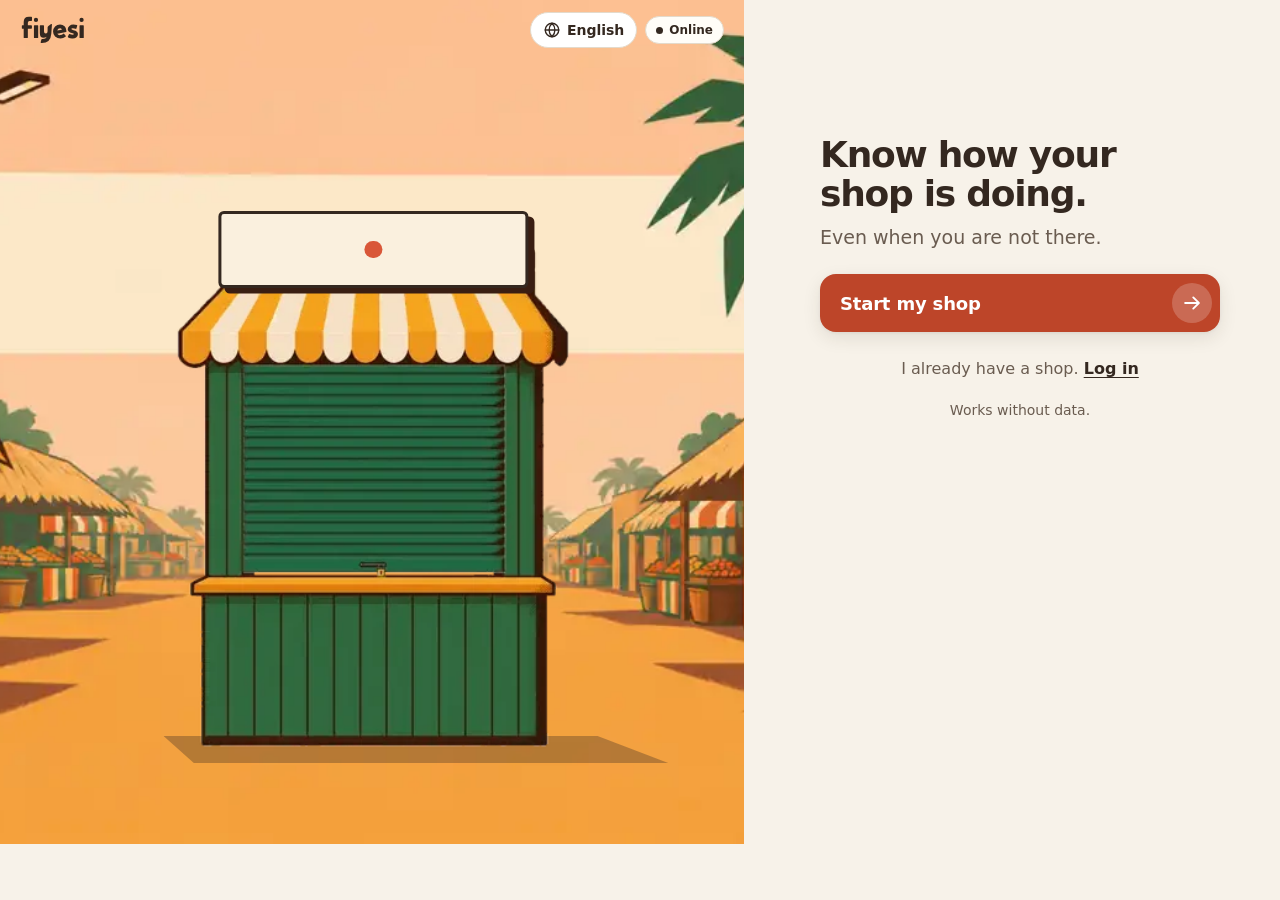
==== commit 7a8cd85a: "Retry a scene, intro or face picture that fails to load (iPhone browsers can drop pictures when a sc" ====
--- a/index.html
+++ b/index.html
@@ -14,6 +14,6 @@
 <script src="./packages/domain/core.js"></script>
 <script src="./ui/icons.js"></script>
 <script>globalThis.FIYESI_NO_BOOT=true</script>
-</head>
+<script>document.addEventListener('error',function(e){var i=e.target;if(!(i instanceof HTMLImageElement))return;var s=i.getAttribute('src')||'';if(!/\/ui\/(scene|intros|avatars)\//.test(s))return;var n=+(i.dataset.retried||0);if(n>=2)return;i.dataset.retried=n+1;setTimeout(function(){i.src=s.replace(/[?&]r=\d+/,'')+(s.indexOf('?')<0?'?':'&')+'r='+Date.now();},600*(n+1));},true);</script></head>
 <body><main class="phone-frame staging-frame" id="root" aria-label="Fiyesi"></main><script type="module" src="./main.js"></script><script>if('serviceWorker' in navigator)addEventListener('load',()=>navigator.serviceWorker.register('./sw.js').catch(()=>{}));</script></body>
 </html>
--- a/fiyesi.css
+++ b/fiyesi.css
@@ -179,7 +179,7 @@
 .owner-stat{background:var(--f-semantic-surface);border:1px solid var(--f-semantic-border);border-radius:12px;padding:14px 12px;min-width:0;min-height:121px;display:flex;flex-direction:column}
 .owner-stat-label{color:var(--f-semantic-textMuted);min-height:18px}
 .owner-stat strong{font-size:18px;letter-spacing:-.035em;line-height:1.22;margin:7px 0 5px;overflow-wrap:anywhere}
-.owner-stat small{font-size:11px;color:var(--f-semantic-textMuted);line-height:1.35;margin-top:auto}
+.owner-stat small{font-size:12px;color:var(--f-semantic-textMuted);line-height:1.35;margin-top:auto}
 .owner-section{margin:23px 0 0}
 .owner-section-title{display:flex;justify-content:space-between;gap:10px;align-items:flex-start;margin-bottom:13px}
 .owner-section-title h2,.owner-section>h2{margin:0;font-size:19px;letter-spacing:-.03em;line-height:1.25}
@@ -187,13 +187,13 @@
 .owner-empty{padding:22px 18px;display:flex;align-items:center;flex-direction:column;text-align:center;gap:7px;color:var(--f-semantic-textMuted)}
 .owner-empty strong{font-size:14px;color:var(--f-semantic-text)}
 .owner-empty span{font-size:12px;line-height:1.5;max-width:260px}
-.owner-demo-notice{margin-top:23px;font-size:11px;line-height:1.45;color:var(--f-semantic-textMuted);text-align:center;padding:7px 9px}
+.owner-demo-notice{margin-top:23px;font-size:12px;line-height:1.45;color:var(--f-semantic-textMuted);text-align:center;padding:7px 9px}
 .owner-bottom-nav{flex:none;display:grid;grid-template-columns:repeat(5,minmax(0,1fr));padding:8px 6px max(9px,env(safe-area-inset-bottom))}
 .owner-nav-item{border:0;background:transparent;flex-direction:column;justify-content:center;padding:4px 1px;position:relative}
 .owner-nav-item span{line-height:1.15}
 .owner-nav-item.current:before{content:'';position:absolute;top:-9px;left:calc(50% - 12px);width:24px;height:3px;background:var(--f-semantic-accent);border-radius:0 0 3px 3px}
 .owner-surface{padding:21px 19px;border-radius:14px;background:var(--f-semantic-surface);border:1px solid var(--f-semantic-border);box-shadow:0 2px 0 rgba(52,40,32,.22)}
-.owner-surface-label{letter-spacing:.1em;font-size:10px;font-weight:850;color:var(--f-semantic-textMuted)}
+.owner-surface-label{letter-spacing:.1em;font-size:12px;font-weight:850;color:var(--f-semantic-textMuted)}
 .owner-surface-big{display:block;font-size:27px;letter-spacing:-.045em;margin:12px 0 6px;line-height:1.2}
 .owner-surface p{font-size:13px;color:var(--f-semantic-textMuted);line-height:1.55;margin:0}
 .owner-outline{width:100%;display:flex;align-items:center;justify-content:center;gap:11px}
@@ -215,7 +215,7 @@
 .owner-local-sale{display:flex;align-items:center;gap:10px;justify-content:space-between;border:1px solid var(--f-semantic-border);background:var(--f-semantic-surface);border-radius:11px;padding:13px 12px;margin-top:9px;min-width:0}
 .owner-local-sale-info{flex:1;min-width:0}
 .owner-local-sale-info strong{font-weight:800;font-size:17px}
-.owner-local-sale-info small{display:block;font-size:11px;color:var(--f-semantic-textMuted);margin:4px 0 6px;line-height:1.42;overflow-wrap:anywhere}
+.owner-local-sale-info small{display:block;font-size:12px;color:var(--f-semantic-textMuted);margin:4px 0 6px;line-height:1.42;overflow-wrap:anywhere}
 .local-policy{line-height:1.5}
 .owner-section .owner-outline+.owner-outline{margin-top:10px}
 .local-policy{margin:8px 0 12px}
@@ -689,7 +689,7 @@
 .stock-chip em{display:inline-grid;place-items:center;min-width:20px;height:20px;margin-left:6px;padding:0 6px;border-radius:var(--f-radius-full);background:var(--f-semantic-surfaceMuted);color:var(--f-semantic-textMuted);font-style:normal;font-size:12px;font-weight:800}
 .stock-chip[aria-pressed="true"],.stock-chip[aria-checked="true"]{background:var(--f-semantic-action);border-color:transparent;color:var(--f-semantic-actionText);box-shadow:none}
 .stock-chip[aria-pressed="true"] em{background:rgba(247,242,233,.18);color:var(--f-semantic-actionText)}
-.opt{margin-left:8px;padding:2px 8px;border-radius:var(--f-radius-full);background:var(--f-semantic-surfaceMuted);color:var(--f-semantic-textMuted);font-size:11px;font-weight:800;letter-spacing:.01em;vertical-align:middle}
+.opt{margin-left:8px;padding:2px 8px;border-radius:var(--f-radius-full);background:var(--f-semantic-surfaceMuted);color:var(--f-semantic-textMuted);font-size:12px;font-weight:800;letter-spacing:.01em;vertical-align:middle}
 .mini-tag{font-weight:800}
 label{font-size:14px;font-weight:700;color:var(--f-semantic-text)}
 .text-field,select.text-field,.text-field[type]{min-height:52px;padding:0 14px;border:1px solid var(--f-semantic-borderStrong);border-radius:var(--f-radius-md);background:var(--f-semantic-surface);color:var(--f-semantic-text);font-size:16px;font-weight:600;box-shadow:none}
@@ -706,7 +706,7 @@
 .sec-head{margin:28px 2px 12px}
 .owner-bottom-nav{background:var(--f-semantic-surface);border-top:0;box-shadow:var(--f-elev-nav);padding:8px 8px max(10px,env(safe-area-inset-bottom))}
 .owner-nav-item{color:var(--f-semantic-textMuted)}
-.owner-nav-item span{font-size:11px;font-weight:700}
+.owner-nav-item span{font-size:12px;font-weight:700}
 .owner-nav-item.current{color:var(--f-semantic-text)}
 .owner-nav-item.current:not(.owner-nav-sell)::before{content:"";position:absolute;top:-8px;width:22px;height:3px;border-radius:3px;background:var(--f-semantic-text)}
 .owner-nav-sell{overflow:visible}
@@ -750,6 +750,9 @@
 .cell-switch .switch{grid-row:1/3;grid-column:2}
 .disc{background:var(--f-semantic-surface);border:1px solid var(--f-semantic-border);border-radius:var(--f-radius-lg);box-shadow:var(--f-elev-1);margin:6px 0 10px;overflow:hidden}
 .disc>summary{list-style:none;display:grid;grid-template-columns:40px minmax(0,1fr) auto;gap:2px 14px;align-items:center;padding:14px 16px;cursor:pointer;min-height:64px}
+/* The tile and the chevron sit at the top when the question wraps, so nothing floats in the middle (owner, 17 Nov). */
+.disc .cell-tile{align-self:start}.disc .disc-chev{align-self:start;margin-top:10px}
+.disc .cell-title{line-height:1.3}.disc .cell-sub .opt{margin:0 6px 0 0;vertical-align:1px}
 .disc>summary::-webkit-details-marker{display:none}
 .disc .cell-tile{grid-row:1/3}
 .disc-chev{grid-row:1/3;grid-column:3;color:var(--f-semantic-textMuted);transition:transform var(--f-motion-feedback) ease}
@@ -801,7 +804,8 @@
 .field-stack>*,.disc-body>*{min-width:0}
 .amount-field,.field-stack input,.field-stack select{max-width:100%}
 .local-policy{display:flex;align-items:center;gap:12px}
-.disc-grid>div{display:grid;gap:6px;align-content:start}
+/* Fields side by side line up on their bottom edge when one label wraps to two lines (owner, 17 Nov). */
+.disc-grid>div{display:grid;gap:6px;align-content:end}
 .disc-grid label{margin-top:0}
 .state-card{display:grid;justify-items:start;gap:8px;padding:20px;border-radius:var(--f-radius-xl);background:var(--f-semantic-surface);border:1px solid var(--f-semantic-border);box-shadow:var(--f-elev-1)}
 .state-ico{display:grid;place-items:center;width:56px;height:56px;border-radius:var(--f-radius-lg);background:var(--f-semantic-surfaceMuted)}
@@ -926,7 +930,7 @@
 .tk-line{display:grid;grid-template-columns:auto minmax(0,1fr) auto;align-items:center;gap:10px;font-family:var(--f-font-mono);font-size:13px;font-weight:500}
 .tk-name{overflow:hidden;text-overflow:ellipsis;white-space:nowrap}
 .tk-amt{font-variant-numeric:tabular-nums}
-.tk-ws{font-family:var(--f-font-family);font-size:11px;font-weight:800;color:var(--f-ok-text)}
+.tk-ws{font-family:var(--f-font-family);font-size:12px;font-weight:800;color:var(--f-ok-text)}
 .tk-step{display:flex;align-items:center;gap:2px;background:var(--f-semantic-surfaceMuted);border-radius:var(--f-radius-full);padding:2px}
 .tk-step button{width:30px;height:30px;border-radius:50%;border:0;background:var(--f-semantic-surface);color:var(--f-semantic-text);display:grid;place-items:center;cursor:pointer}
 .tk-step button:disabled{opacity:.4}
@@ -970,7 +974,7 @@
 .pay-section{margin-top:22px}
 .pay-section h2,.pay-sec-head h2{display:flex;align-items:center;gap:8px;margin:0 0 10px;font-size:16px;font-weight:800}
 .pay-sec-head{display:flex;justify-content:space-between;align-items:center}
-.req{font-size:11px;font-weight:800;padding:3px 8px;border-radius:var(--f-radius-full);background:var(--f-owe-surface);color:var(--f-owe-text)}
+.req{font-size:12px;font-weight:800;padding:3px 8px;border-radius:var(--f-radius-full);background:var(--f-owe-surface);color:var(--f-owe-text)}
 .rc-mini{background:var(--f-counter-paper);border-radius:var(--f-radius-md);border:1px solid var(--f-counter-paperRule);padding:12px 14px;display:flex;flex-direction:column;gap:6px}
 .rc-line{display:flex;justify-content:space-between;gap:12px;font-family:var(--f-font-mono);font-size:13px}
 .rc-line span:first-child{overflow:hidden;text-overflow:ellipsis;white-space:nowrap}
@@ -1589,6 +1593,12 @@
 .owner-screen:not(.till-mode)>.owner-scroll{padding-bottom:calc(112px + env(safe-area-inset-bottom))}
 .kb-open .owner-screen:not(.till-mode)>.owner-bottom-nav{display:none}
 .kb-open .owner-screen:not(.till-mode)>.owner-scroll{padding-bottom:24px}
+/* The list search (decision 40) floats just above the tab bar, never under it (115); with the keyboard open it sits at the bottom. */
+.owner-screen.has-search:not(.till-mode)>.search-dock{position:absolute;left:12px;right:12px;bottom:calc(max(14px,env(safe-area-inset-bottom)) + 96px);z-index:19;padding:0;background:none;box-shadow:none}
+.owner-screen.has-search:not(.till-mode)>.search-dock .sell-search{background:var(--f-semantic-surface);border:2px solid var(--f-semantic-text);border-radius:var(--f-radius-full);box-shadow:var(--f-elev-nav)}
+.owner-screen.has-search:not(.till-mode)>.owner-scroll{padding-bottom:calc(192px + env(safe-area-inset-bottom))}
+.kb-open .owner-screen.has-search:not(.till-mode)>.search-dock{bottom:8px}
+.kb-open .owner-screen.has-search:not(.till-mode)>.owner-scroll{padding-bottom:88px}
 .owner-bottom-nav .owner-nav-item{display:flex;flex-direction:column;align-items:center;justify-content:center;gap:2px;min-height:60px;padding:0;color:var(--f-semantic-textMuted)}
 .owner-bottom-nav .owner-nav-item::before{display:none!important}
 .owner-bottom-nav .owner-nav-item span{font-size:12px;font-weight:700;line-height:1.1}
@@ -1612,6 +1622,8 @@
 @media (min-width:1000px),(min-width:800px) and (orientation:landscape){
 .owner-screen:not(.till-mode)>.owner-bottom-nav{position:static;height:auto;border:0;border-right:1px solid var(--f-semantic-border);border-radius:0;box-shadow:none;display:flex;padding:20px 8px}
 .owner-screen:not(.till-mode)>.owner-scroll{padding-bottom:40px}
+.owner-screen.has-search:not(.till-mode)>.search-dock{position:static}
+.owner-screen.has-search:not(.till-mode)>.owner-scroll{padding-bottom:40px}
 .owner-bottom-nav .owner-nav-sell .till-btn{margin-top:0}
 }
 /* end floating tab bar */
@@ -2097,7 +2109,7 @@
 .plan-price span{font-size:15px;color:var(--f-semantic-textMuted);font-weight:600}
 .plan-show .plan-periods{display:grid;grid-template-columns:repeat(3,1fr);gap:8px;margin:0}
 .plan-period{display:flex;flex-direction:column;align-items:center;justify-content:center;gap:2px;min-height:52px;padding:6px;border:1.5px solid var(--f-semantic-border);border-radius:var(--f-radius-md);background:var(--f-semantic-surface);font-weight:700;font-size:14px;color:var(--f-semantic-text);cursor:pointer}
-.plan-period small{font-size:11px;font-weight:800;color:var(--f-ok-text)}
+.plan-period small{font-size:12px;font-weight:800;color:var(--f-ok-text)}
 .plan-period[aria-pressed="true"]{border-color:var(--f-semantic-text);box-shadow:inset 0 0 0 1px var(--f-semantic-text)}
 .plan-what{margin:2px 0 -4px;font-size:13px;font-weight:800;color:var(--f-semantic-textMuted);text-transform:none}
 .plan-feats{list-style:none;margin:0;padding:0;display:flex;flex-direction:column;gap:10px}
@@ -2130,6 +2142,10 @@
 @media (max-width:599px){.tk-hold{padding:0}.tk-hold span{position:absolute;width:1px;height:1px;overflow:hidden;clip-path:inset(50%);white-space:nowrap}}
 .tk-bar .till-charge strong{white-space:nowrap}
 .tk-full{margin:6px 0 0;font-size:12px;color:var(--f-semantic-textMuted)}
+/* "+ Another customer" ends the ticket row (decision 166): puts this sale aside and starts one for the next person. */
+.tk-chip.add{align-content:center;border-style:dashed;background:none}
+.tk-chip.add:disabled{opacity:.5;cursor:default}
+.tk-row .tk-full{flex:none;align-self:center;margin:0;white-space:nowrap}
 .till-elsewhere{display:block;margin-top:4px;font-size:12px;font-weight:700;color:var(--f-semantic-attentionText)}
 .tk-note{display:grid;gap:4px;margin:0 0 8px;padding:10px 12px;border-radius:var(--f-radius-md);background:var(--f-semantic-attentionSurface);color:var(--f-semantic-attentionText)}
 .tk-note .hint-line{margin:0;color:inherit}
@@ -2153,7 +2169,8 @@
 /* Clear the sale (owner, 16 Nov): at the top of the open ticket, Undo for 10 seconds */
 .tk-head{display:flex;align-items:center;justify-content:space-between;gap:8px;padding:0 0 6px;position:sticky;top:0;z-index:1;background:var(--f-counter-paper)}
 .tk-head>span{font-size:14px;font-weight:700;color:var(--f-semantic-textMuted)}
-.tk-clearall{display:inline-flex;align-items:center;gap:6px;min-height:48px;padding:0 14px;border:1.5px solid var(--f-semantic-border);border-radius:var(--f-radius-full);background:var(--f-semantic-surface);color:var(--f-semantic-text);font:inherit;font-size:14px;font-weight:700;cursor:pointer}
+/* Clear the ticket (owner, 17 Nov: "I don't like the big clear button"): a quiet text button; the 48 px tap area stays. */
+.tk-clearall{display:inline-flex;align-items:center;gap:4px;min-height:48px;margin-right:-8px;padding:0 8px;border:0;border-radius:var(--f-radius-md);background:none;color:var(--f-semantic-textMuted);font:inherit;font-size:13px;font-weight:600;cursor:pointer}
 .tk-clearall:active{opacity:.85}
 /* Narrow phones: the ticket bar gives Charge room for the whole amount */
 @media (max-width:399px){.tk-toggle{padding:0 10px;font-size:14px;gap:4px}.tk-bar .till-charge{padding:0 12px;gap:8px}.tk-bar .till-charge strong{font-size:18px}}
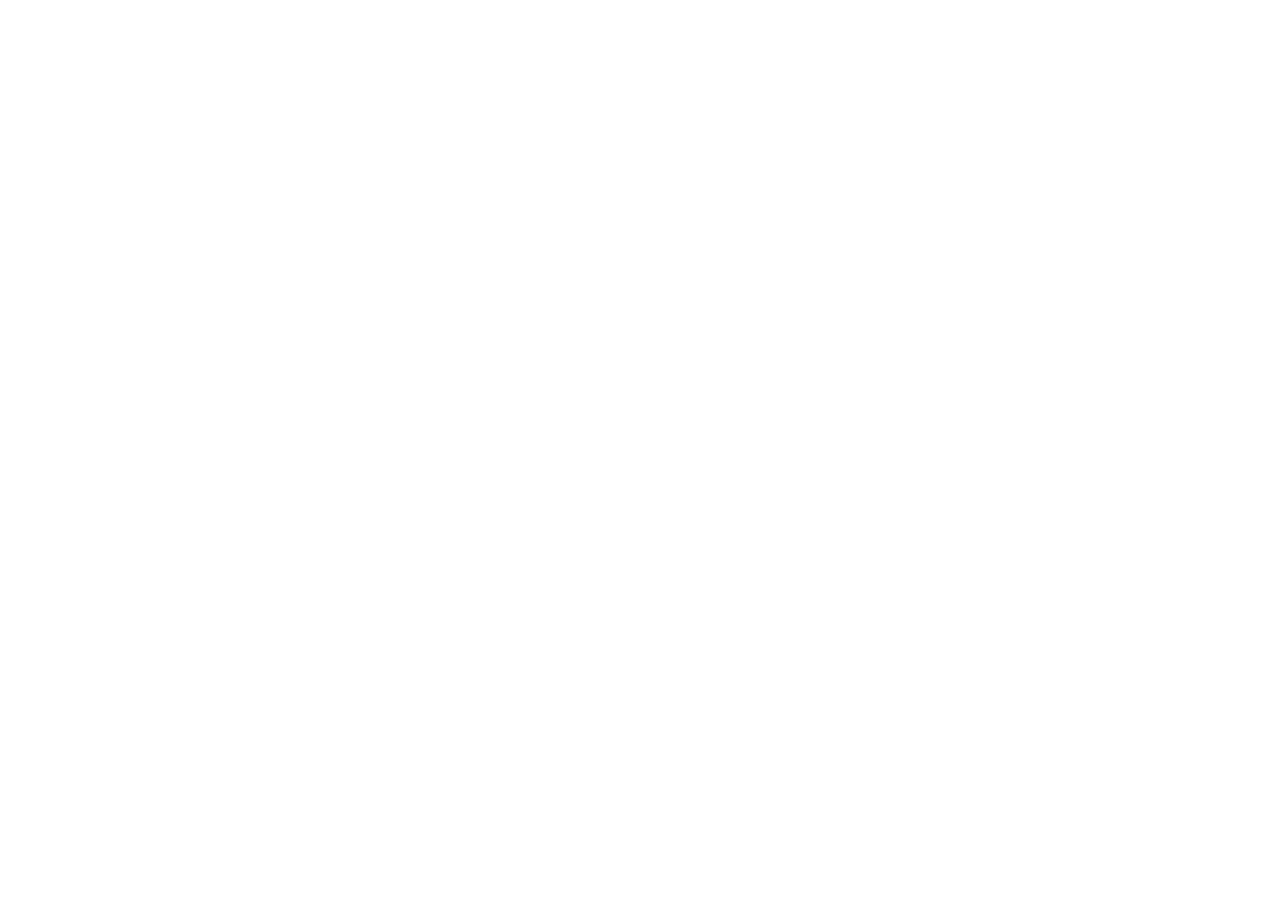
==== commit 0fc8bff5: "Move plain-http visits to https (app and show shop); stamp pictures per release so phones never reus" ====
--- a/index.html
+++ b/index.html
@@ -1,7 +1,7 @@
 <!doctype html>
 <html lang="en">
 <head>
-<meta charset="utf-8">
+<meta charset="utf-8"><script>if(location.protocol==='http:'&&!/^(localhost|127\.)/.test(location.hostname))location.replace('https:'+location.href.slice(5));</script>
 <meta name="viewport" content="width=device-width, initial-scale=1, viewport-fit=cover, interactive-widget=resizes-content">
 <meta name="theme-color" content="#FAF0DE">
 <title>Fiyesi</title>
@@ -14,6 +14,9 @@
 <script src="./packages/domain/core.js"></script>
 <script src="./ui/icons.js"></script>
 <script>globalThis.FIYESI_NO_BOOT=true</script>
-<script>document.addEventListener('error',function(e){var i=e.target;if(!(i instanceof HTMLImageElement))return;var s=i.getAttribute('src')||'';if(!/\/ui\/(scene|intros|avatars)\//.test(s))return;var n=+(i.dataset.retried||0);if(n>=2)return;i.dataset.retried=n+1;setTimeout(function(){i.src=s.replace(/[?&]r=\d+/,'')+(s.indexOf('?')<0?'?':'&')+'r='+Date.now();},600*(n+1));},true);</script></head>
+<script>(function(){var V="9de3d56050",P=/\/ui\/(scene|intros|avatars)\//;
+function fix(i){var s=i.getAttribute('src')||'';if(P.test(s)&&s.indexOf('v='+V)<0)i.setAttribute('src',s+(s.indexOf('?')<0?'?':'&')+'v='+V);}
+new MutationObserver(function(ms){ms.forEach(function(m){if(m.type==='attributes')return fix(m.target);m.addedNodes.forEach(function(n){if(n.nodeType!==1)return;if(n.tagName==='IMG')fix(n);n.querySelectorAll&&n.querySelectorAll('img').forEach(fix);});});}).observe(document.documentElement,{subtree:true,childList:true,attributes:true,attributeFilter:['src']});
+document.addEventListener('error',function(e){var i=e.target;if(!(i instanceof HTMLImageElement))return;var s=i.getAttribute('src')||'';if(!P.test(s))return;var n=+(i.dataset.retried||0);if(n>=2)return;i.dataset.retried=n+1;setTimeout(function(){i.setAttribute('src',s.replace(/[?&]r=\d+/,'')+'&r='+Date.now());},600*(n+1));},true);})();</script></head>
 <body><main class="phone-frame staging-frame" id="root" aria-label="Fiyesi"></main><script type="module" src="./main.js"></script><script>if('serviceWorker' in navigator)addEventListener('load',()=>navigator.serviceWorker.register('./sw.js').catch(()=>{}));</script></body>
 </html>
